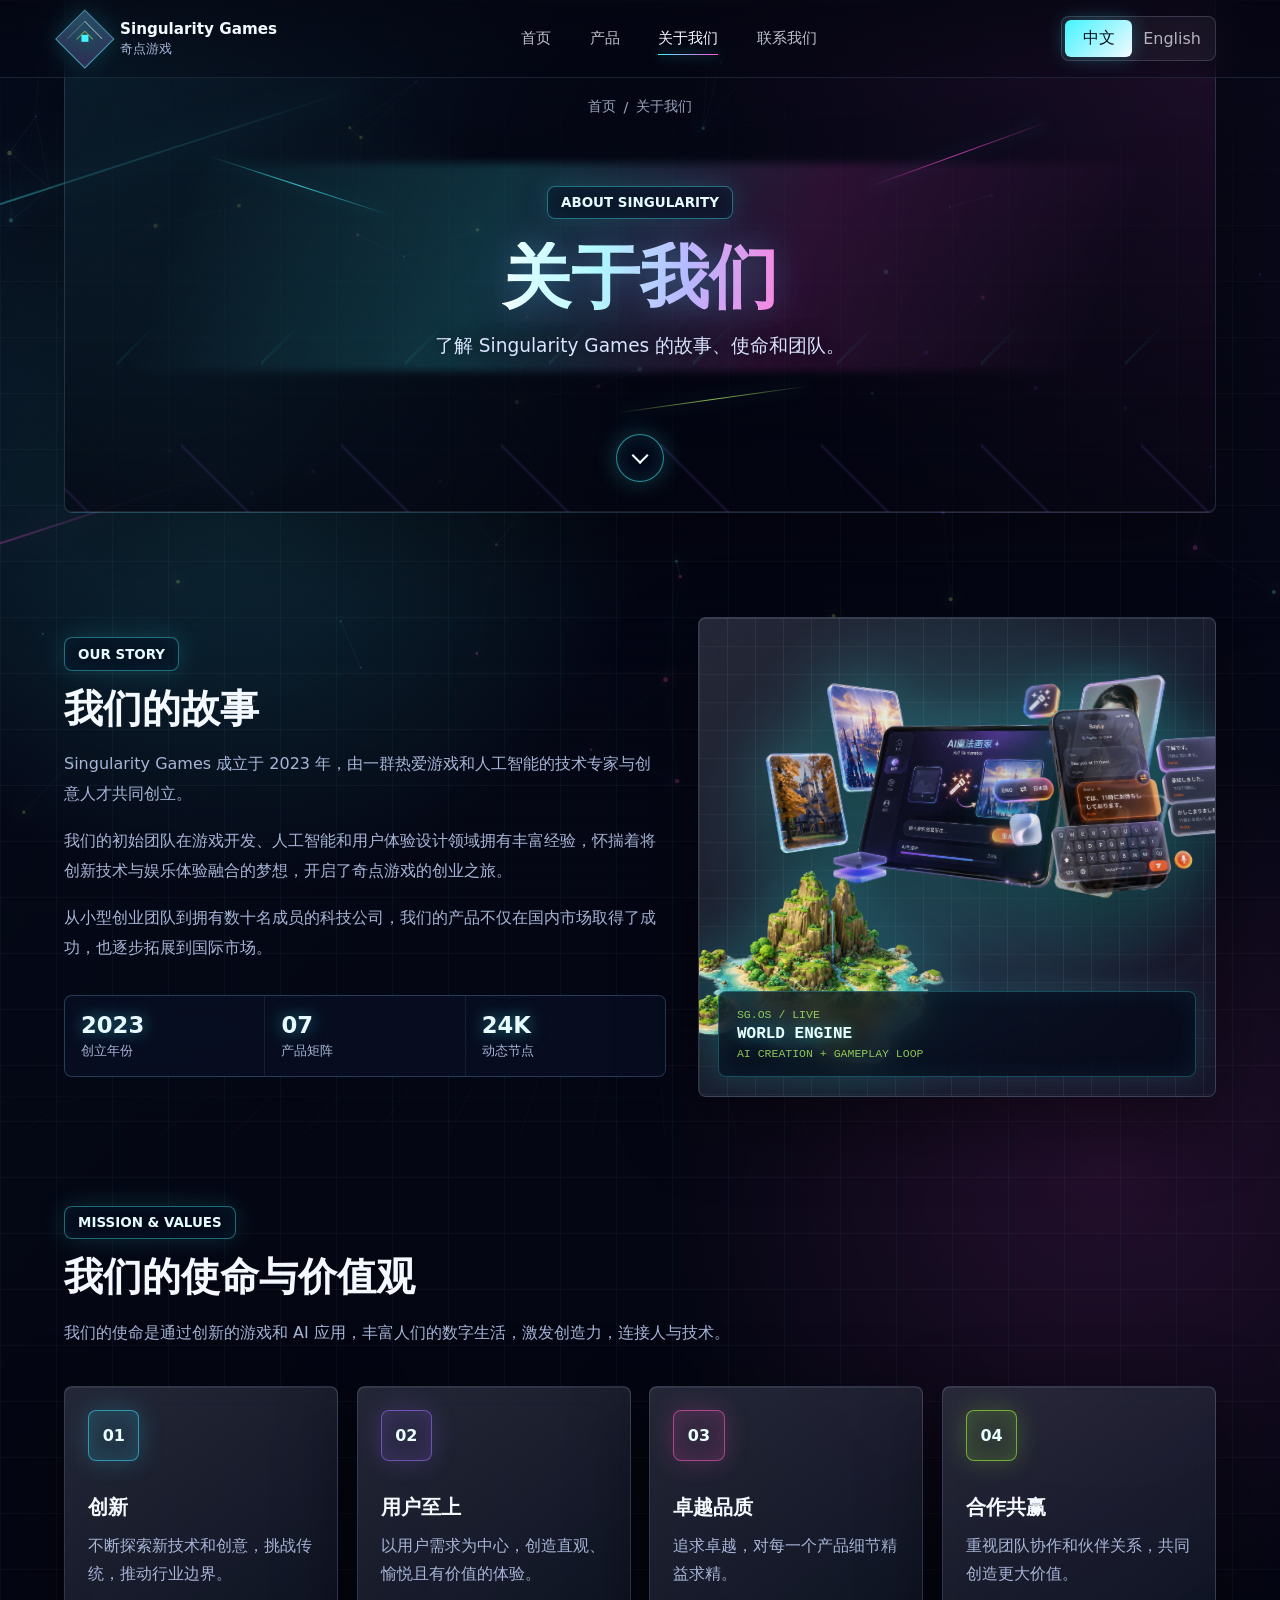
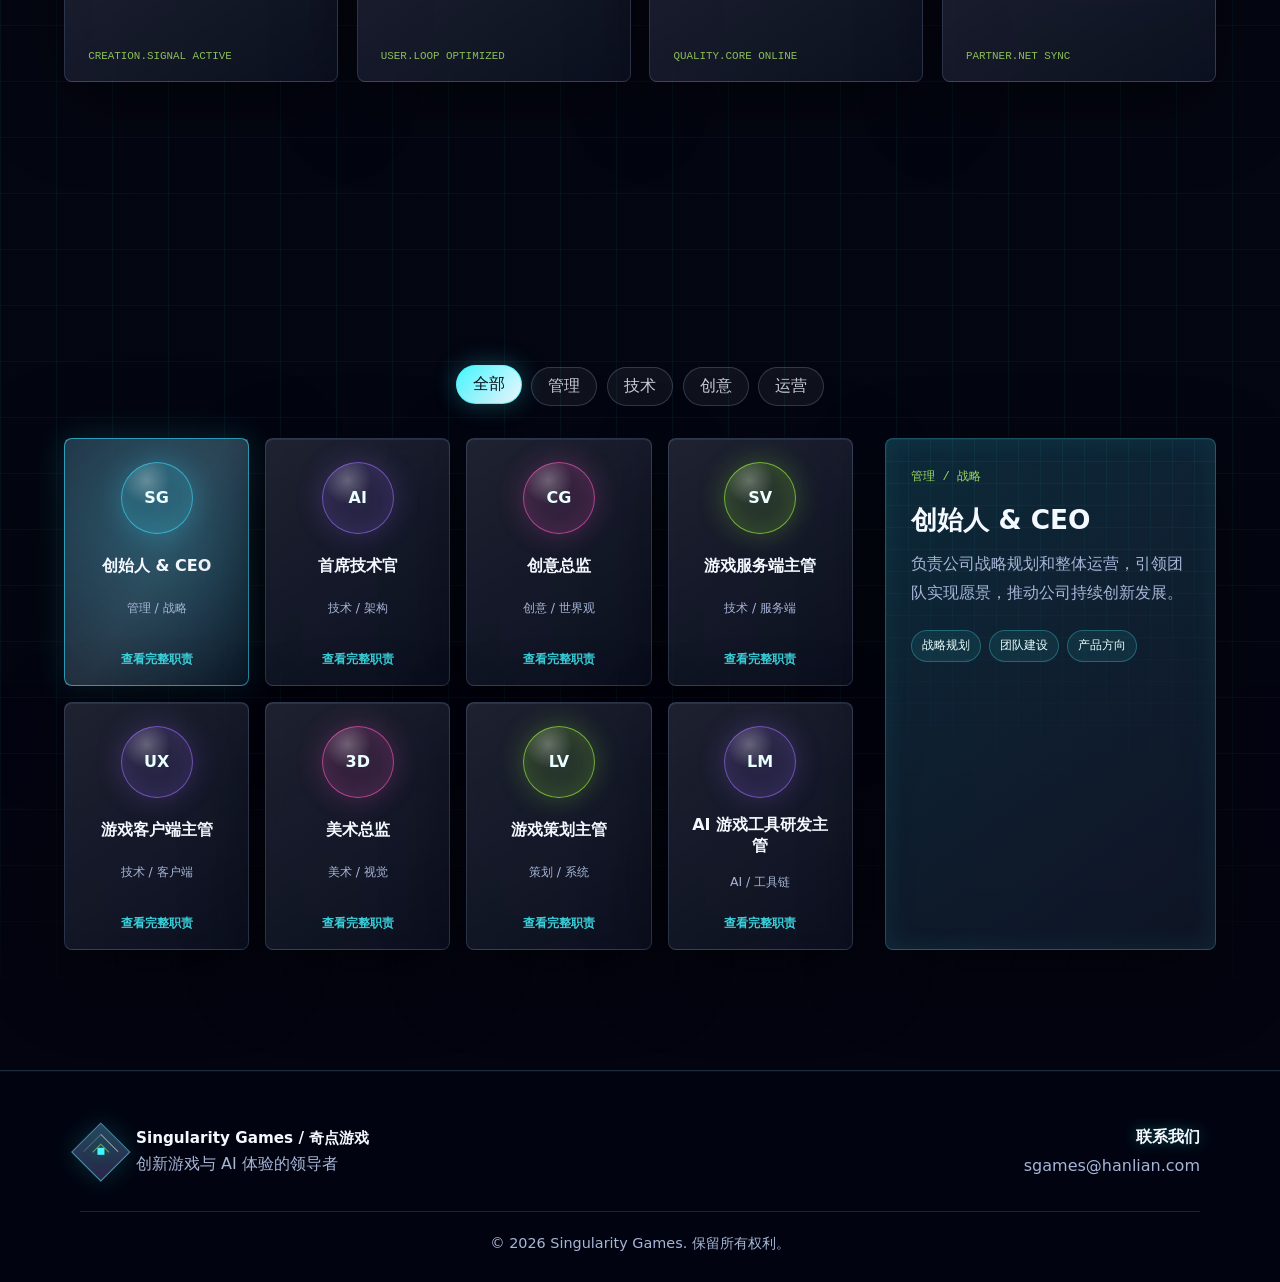
==== about.html @ 5abeb9ea "Split about page from homepage" ====
<!DOCTYPE html>
<html lang="zh-CN">
  <head>
    <meta charset="UTF-8" />
    <meta name="viewport" content="width=device-width, initial-scale=1.0" />
    <meta
      name="description"
      content="了解 Singularity Games / 奇点游戏的故事、使命、价值观与团队。"
    />
    <title>关于我们 - Singularity Games / 奇点游戏</title>
    <link rel="stylesheet" href="./styles.css" />
  </head>
  <body>
    <canvas id="particleCanvas" class="particle-canvas" aria-hidden="true"></canvas>
    <div id="burstLayer" class="burst-layer" aria-hidden="true"></div>

    <div class="stage-bg" aria-hidden="true">
      <video
        class="stage-video"
        autoplay
        muted
        loop
        playsinline
        preload="auto"
      >
        <source src="./assets/homepage-pipe-animation.mp4" type="video/mp4" />
      </video>
      <div class="video-shade"></div>
      <div class="grid-plane"></div>
      <div class="light-trails"></div>
      <div class="scan-field"></div>
    </div>

    <header class="site-header" data-reveal>
      <a class="brand" href="./index.html#home" aria-label="Singularity Games home">
        <span class="brand-mark">
          <span></span>
        </span>
        <span class="brand-copy">
          <strong>Singularity Games</strong>
          <small>奇点游戏</small>
        </span>
      </a>

      <nav class="site-nav" aria-label="主导航">
        <a href="./index.html#home" data-i18n="navHome">首页</a>
        <a href="./index.html#products" data-i18n="navProducts">产品</a>
        <a class="is-current" href="./about.html" data-i18n="navAbout">关于我们</a>
        <a href="#contact" data-i18n="navContact">联系我们</a>
      </nav>

      <div class="language-switch" aria-label="语言切换">
        <button class="is-active" type="button" data-lang="zh">中文</button>
        <button type="button" data-lang="en">English</button>
      </div>
    </header>

    <main>
      <section id="about" class="section about-section">
        <div class="about-hero-panel" data-reveal>
          <div class="about-breadcrumb" aria-label="当前位置">
            <a href="./index.html#home" data-i18n="breadcrumbHome">首页</a>
            <span>/</span>
            <span data-i18n="navAbout">关于我们</span>
          </div>
          <span class="section-kicker" data-i18n="aboutKicker">ABOUT SINGULARITY</span>
          <h2 data-i18n="aboutTitle">关于我们</h2>
          <p data-i18n="aboutLead">了解 Singularity Games 的故事、使命和团队。</p>
          <a class="about-scroll" href="#about-story" aria-label="继续阅读" data-burst>
            <span></span>
          </a>
          <div class="about-constellation" aria-hidden="true">
            <span></span>
            <span></span>
            <span></span>
          </div>
        </div>

        <div id="about-story" class="about-story-grid">
          <div class="story-copy" data-reveal>
            <span class="section-kicker" data-i18n="storyKicker">OUR STORY</span>
            <h3 data-i18n="storyTitle">我们的故事</h3>
            <p data-i18n="storyBody1">
              Singularity Games 成立于 2023 年，由一群热爱游戏和人工智能的技术专家与创意人才共同创立。
            </p>
            <p data-i18n="storyBody2">
              我们的初始团队在游戏开发、人工智能和用户体验设计领域拥有丰富经验，怀揣着将创新技术与娱乐体验融合的梦想，开启了奇点游戏的创业之旅。
            </p>
            <p data-i18n="storyBody3">
              从小型创业团队到拥有数十名成员的科技公司，我们的产品不仅在国内市场取得了成功，也逐步拓展到国际市场。
            </p>
            <div class="story-metrics" aria-label="公司发展数据">
              <div>
                <strong>2023</strong>
                <span data-i18n="storyMetric1">创立年份</span>
              </div>
              <div>
                <strong>07</strong>
                <span data-i18n="storyMetric2">产品矩阵</span>
              </div>
              <div>
                <strong>24K</strong>
                <span data-i18n="storyMetric3">动态节点</span>
              </div>
            </div>
          </div>

          <div class="story-visual reveal-card" aria-label="Singularity Games 全息产品场景">
            <div class="holo-stage">
              <img
                class="holo-product holo-product-main"
                src="./assets/products/ai-painter.png"
                alt="AI 对话画家全息产品场景"
                loading="lazy"
              />
              <img
                class="holo-product holo-product-island"
                src="./assets/products/fantasy-island.png"
                alt="奇幻岛全息产品场景"
                loading="lazy"
              />
              <img
                class="holo-product holo-product-chat"
                src="./assets/products/sayly.png"
                alt="SayLy 全息产品场景"
                loading="lazy"
              />
              <div class="holo-console">
                <span>SG.OS / LIVE</span>
                <strong>WORLD ENGINE</strong>
                <small>AI CREATION + GAMEPLAY LOOP</small>
              </div>
            </div>
          </div>
        </div>

        <div class="about-values">
          <div class="about-block-head" data-reveal>
            <span class="section-kicker" data-i18n="valuesKicker">MISSION & VALUES</span>
            <h3 data-i18n="valuesTitle">我们的使命与价值观</h3>
            <p data-i18n="valuesLead">
              我们的使命是通过创新的游戏和 AI 应用，丰富人们的数字生活，激发创造力，连接人与技术。
            </p>
          </div>

          <div class="value-grid">
            <article class="value-card reveal-card" tabindex="0" style="--accent: 190 100% 62%">
              <span class="value-index">01</span>
              <h4 data-i18n="value1Title">创新</h4>
              <p data-i18n="value1Body">不断探索新技术和创意，挑战传统，推动行业边界。</p>
              <span class="value-scan">CREATION.SIGNAL ACTIVE</span>
            </article>
            <article class="value-card reveal-card" tabindex="0" style="--accent: 260 100% 72%">
              <span class="value-index">02</span>
              <h4 data-i18n="value2Title">用户至上</h4>
              <p data-i18n="value2Body">以用户需求为中心，创造直观、愉悦且有价值的体验。</p>
              <span class="value-scan">USER.LOOP OPTIMIZED</span>
            </article>
            <article class="value-card reveal-card" tabindex="0" style="--accent: 322 100% 68%">
              <span class="value-index">03</span>
              <h4 data-i18n="value3Title">卓越品质</h4>
              <p data-i18n="value3Body">追求卓越，对每一个产品细节精益求精。</p>
              <span class="value-scan">QUALITY.CORE ONLINE</span>
            </article>
            <article class="value-card reveal-card" tabindex="0" style="--accent: 88 100% 62%">
              <span class="value-index">04</span>
              <h4 data-i18n="value4Title">合作共赢</h4>
              <p data-i18n="value4Body">重视团队协作和伙伴关系，共同创造更大价值。</p>
              <span class="value-scan">PARTNER.NET SYNC</span>
            </article>
          </div>
        </div>

        <div class="about-team">
          <div class="about-block-head" data-reveal>
            <span class="section-kicker" data-i18n="teamKicker">TEAM CONSTELLATION</span>
            <h3 data-i18n="teamTitle">我们的团队</h3>
            <p data-i18n="teamLead">
              一支充满激情和才华的团队，来自不同背景，却拥有共同目标：创造令人惊叹的数字体验。
            </p>
          </div>

          <div class="team-filter" aria-label="团队筛选">
            <button class="is-active" type="button" data-team-filter="all" data-i18n="filterAll">全部</button>
            <button type="button" data-team-filter="management" data-i18n="filterManagement">管理</button>
            <button type="button" data-team-filter="tech" data-i18n="filterTech">技术</button>
            <button type="button" data-team-filter="creative" data-i18n="filterCreative">创意</button>
            <button type="button" data-team-filter="ops" data-i18n="filterOps">运营</button>
          </div>

          <div class="team-layout">
            <div class="team-grid">
              <button class="team-card reveal-card is-selected" type="button" data-team="management" data-member="ceo">
                <span class="team-avatar">SG</span>
                <strong data-i18n="team1Name">创始人 & CEO</strong>
                <small data-i18n="team1Group">管理 / 战略</small>
                <span data-i18n="teamReadMore">查看完整职责</span>
              </button>
              <button class="team-card reveal-card" type="button" data-team="tech" data-member="cto">
                <span class="team-avatar">AI</span>
                <strong data-i18n="team2Name">首席技术官</strong>
                <small data-i18n="team2Group">技术 / 架构</small>
                <span data-i18n="teamReadMore">查看完整职责</span>
              </button>
              <button class="team-card reveal-card" type="button" data-team="creative" data-member="creative">
                <span class="team-avatar">CG</span>
                <strong data-i18n="team3Name">创意总监</strong>
                <small data-i18n="team3Group">创意 / 世界观</small>
                <span data-i18n="teamReadMore">查看完整职责</span>
              </button>
              <button class="team-card reveal-card" type="button" data-team="tech" data-member="server">
                <span class="team-avatar">SV</span>
                <strong data-i18n="team4Name">游戏服务端主管</strong>
                <small data-i18n="team4Group">技术 / 服务端</small>
                <span data-i18n="teamReadMore">查看完整职责</span>
              </button>
              <button class="team-card reveal-card" type="button" data-team="tech" data-member="client">
                <span class="team-avatar">UX</span>
                <strong data-i18n="team5Name">游戏客户端主管</strong>
                <small data-i18n="team5Group">技术 / 客户端</small>
                <span data-i18n="teamReadMore">查看完整职责</span>
              </button>
              <button class="team-card reveal-card" type="button" data-team="creative" data-member="art">
                <span class="team-avatar">3D</span>
                <strong data-i18n="team6Name">美术总监</strong>
                <small data-i18n="team6Group">美术 / 视觉</small>
                <span data-i18n="teamReadMore">查看完整职责</span>
              </button>
              <button class="team-card reveal-card" type="button" data-team="creative" data-member="design">
                <span class="team-avatar">LV</span>
                <strong data-i18n="team7Name">游戏策划主管</strong>
                <small data-i18n="team7Group">策划 / 系统</small>
                <span data-i18n="teamReadMore">查看完整职责</span>
              </button>
              <button class="team-card reveal-card" type="button" data-team="ops" data-member="tools">
                <span class="team-avatar">LM</span>
                <strong data-i18n="team8Name">AI 游戏工具研发主管</strong>
                <small data-i18n="team8Group">AI / 工具链</small>
                <span data-i18n="teamReadMore">查看完整职责</span>
              </button>
            </div>

            <aside class="team-detail reveal-card" aria-live="polite">
              <span id="teamDetailGroup">管理 / 战略</span>
              <h4 id="teamDetailName">创始人 & CEO</h4>
              <p id="teamDetailBio">负责公司战略规划和整体运营，引领团队实现愿景，推动公司持续创新发展。</p>
              <div class="team-detail-tags" id="teamDetailTags">
                <span>战略规划</span>
                <span>团队建设</span>
                <span>产品方向</span>
              </div>
            </aside>
          </div>
        </div>
      </section>

    </main>

    <footer id="contact" class="site-footer">
      <div class="footer-scan" aria-hidden="true"></div>
      <div class="footer-inner">
        <div class="footer-brand">
          <span class="brand-mark">
            <span></span>
          </span>
          <div>
            <strong>Singularity Games / 奇点游戏</strong>
            <p data-i18n="footerTagline">创新游戏与 AI 体验的领导者</p>
          </div>
        </div>
        <div class="footer-contact">
          <strong data-i18n="footerContact">联系我们</strong>
          <a href="mailto:sgames@hanlian.com">sgames@hanlian.com</a>
        </div>
      </div>
      <p class="copyright">© 2026 Singularity Games. 保留所有权利。</p>
    </footer>

    <script src="./app.js"></script>
  </body>
</html>
---- styles.css ----
:root {
  color-scheme: dark;
  --bg: #040510;
  --panel: rgba(10, 16, 38, 0.58);
  --panel-strong: rgba(15, 21, 46, 0.78);
  --text: #f4f8ff;
  --muted: #a7b5d7;
  --cyan: #42f5ff;
  --violet: #9c6dff;
  --magenta: #ff4fd8;
  --lime: #b8ff6a;
  --amber: #ffc857;
  --line: rgba(147, 197, 253, 0.2);
  --shadow: 0 24px 80px rgba(0, 0, 0, 0.48);
}

* {
  box-sizing: border-box;
}

html {
  scroll-behavior: smooth;
  background: var(--bg);
}

body {
  margin: 0;
  min-height: 100vh;
  overflow-x: hidden;
  color: var(--text);
  background:
    linear-gradient(125deg, rgba(66, 245, 255, 0.08), transparent 34%),
    linear-gradient(235deg, rgba(255, 79, 216, 0.07), transparent 38%),
    #040510;
  font-family: Inter, ui-sans-serif, system-ui, -apple-system, BlinkMacSystemFont, "Segoe UI",
    "PingFang SC", "Microsoft YaHei", sans-serif;
  letter-spacing: 0;
}

a {
  color: inherit;
  text-decoration: none;
}

button,
a {
  -webkit-tap-highlight-color: transparent;
}

button {
  font: inherit;
}

.particle-canvas,
.burst-layer,
.stage-bg {
  position: fixed;
  inset: 0;
  pointer-events: none;
}

.particle-canvas {
  z-index: 2;
  opacity: 0.78;
  mix-blend-mode: screen;
}

.burst-layer {
  z-index: 30;
  overflow: hidden;
}

.stage-bg {
  z-index: 0;
  background: #040510;
}

.stage-bg::before {
  content: "";
  position: absolute;
  inset: 0;
  z-index: 1;
  background:
    linear-gradient(120deg, rgba(66, 245, 255, 0.08), transparent 38%),
    linear-gradient(245deg, rgba(255, 79, 216, 0.08), transparent 44%),
    linear-gradient(180deg, transparent, rgba(4, 5, 16, 0.12));
  mix-blend-mode: screen;
}

.stage-video {
  position: absolute;
  inset: 0;
  width: 100%;
  height: 100%;
  object-fit: cover;
  object-position: center center;
  opacity: 0.96;
  filter: saturate(1.42) contrast(1.32) brightness(1.08);
  transform: scale(1.12);
  transform-origin: center center;
}

.video-shade {
  position: absolute;
  inset: 0;
  z-index: 2;
  background:
    linear-gradient(180deg, rgba(4, 5, 16, 0.02), rgba(4, 5, 16, 0.26) 72%, rgba(4, 5, 16, 0.52) 100%),
    linear-gradient(115deg, rgba(72, 96, 255, 0.04), transparent 50%),
    linear-gradient(90deg, rgba(3, 5, 18, 0.56), rgba(3, 5, 18, 0.08) 32%, rgba(3, 5, 18, 0.26) 100%);
}

.grid-plane {
  position: absolute;
  z-index: 3;
  inset: auto -10vw -26vh -10vw;
  height: 58vh;
  transform: perspective(700px) rotateX(62deg);
  transform-origin: center bottom;
  background-image:
    linear-gradient(rgba(66, 245, 255, 0.22) 1px, transparent 1px),
    linear-gradient(90deg, rgba(156, 109, 255, 0.18) 1px, transparent 1px);
  background-size: 72px 72px;
  mask-image: linear-gradient(to top, rgba(0, 0, 0, 0.8), transparent 86%);
  animation: gridDrift 9s linear infinite;
}

.light-trails {
  position: absolute;
  inset: 0;
  z-index: 4;
  overflow: hidden;
}

.light-trails::before,
.light-trails::after {
  content: "";
  position: absolute;
  width: 46rem;
  height: 2px;
  left: -22rem;
  top: 22%;
  background: linear-gradient(90deg, transparent, rgba(66, 245, 255, 0.95), transparent);
  box-shadow: 0 0 28px rgba(66, 245, 255, 0.8);
  transform: rotate(-18deg);
  animation: trailRun 7s cubic-bezier(0.4, 0, 0.2, 1) infinite;
}

.light-trails::after {
  top: 62%;
  width: 38rem;
  background: linear-gradient(90deg, transparent, rgba(255, 79, 216, 0.9), transparent);
  box-shadow: 0 0 28px rgba(255, 79, 216, 0.7);
  animation-delay: -3.2s;
}

.scan-field {
  position: absolute;
  inset: 0;
  z-index: 5;
  background:
    repeating-linear-gradient(
      180deg,
      rgba(255, 255, 255, 0.03) 0,
      rgba(255, 255, 255, 0.03) 1px,
      transparent 1px,
      transparent 5px
    );
  opacity: 0.16;
  mix-blend-mode: screen;
}

.site-header {
  position: fixed;
  top: 0;
  left: 0;
  right: 0;
  z-index: 20;
  display: grid;
  grid-template-columns: auto 1fr auto;
  align-items: center;
  gap: 2rem;
  padding: 1rem 5vw;
  border-bottom: 1px solid rgba(159, 203, 255, 0.14);
  background: linear-gradient(180deg, rgba(4, 5, 16, 0.72), rgba(4, 5, 16, 0.28));
  backdrop-filter: blur(18px);
}

.brand,
.footer-brand {
  display: flex;
  align-items: center;
  gap: 0.9rem;
  min-width: 0;
}

.brand-mark {
  position: relative;
  display: inline-grid;
  place-items: center;
  width: 2.6rem;
  height: 2.6rem;
  flex: 0 0 auto;
  border: 1px solid rgba(102, 226, 255, 0.55);
  background:
    linear-gradient(135deg, rgba(66, 245, 255, 0.22), rgba(156, 109, 255, 0.12)),
    rgba(255, 255, 255, 0.05);
  box-shadow: 0 0 24px rgba(66, 245, 255, 0.18), inset 0 0 22px rgba(156, 109, 255, 0.18);
  transform: rotate(45deg);
}

.brand-mark::before,
.brand-mark::after {
  content: "";
  position: absolute;
  inset: 0.45rem;
  border-top: 1px solid rgba(255, 255, 255, 0.58);
  border-left: 1px solid rgba(255, 255, 255, 0.22);
}

.brand-mark::after {
  inset: 0.85rem;
  border-color: rgba(184, 255, 106, 0.5);
  animation: logoPulse 2.8s ease-in-out infinite;
}

.brand-mark span {
  width: 0.42rem;
  height: 0.42rem;
  background: var(--cyan);
  box-shadow: 0 0 20px var(--cyan);
  transform: rotate(-45deg);
}

.brand-copy {
  display: grid;
  gap: 0.12rem;
}

.brand-copy strong,
.footer-brand strong {
  font-size: 0.95rem;
  white-space: nowrap;
}

.brand-copy small,
.footer-brand p,
.footer-contact a,
.copyright {
  color: var(--muted);
}

.site-nav {
  display: flex;
  align-items: center;
  justify-content: center;
  gap: 0.4rem;
}

.site-nav a {
  position: relative;
  padding: 0.75rem 1rem;
  color: rgba(244, 248, 255, 0.78);
  font-size: 0.94rem;
}

.site-nav a::after {
  content: "";
  position: absolute;
  left: 1rem;
  right: 1rem;
  bottom: 0.35rem;
  height: 1px;
  background: linear-gradient(90deg, var(--cyan), var(--magenta));
  transform: scaleX(0);
  transform-origin: left;
  transition: transform 180ms ease;
  box-shadow: 0 0 12px rgba(66, 245, 255, 0.85);
}

.site-nav a:hover::after,
.site-nav a.is-current::after {
  transform: scaleX(1);
}

.site-nav a.is-current {
  color: #f4f8ff;
}

.language-switch {
  display: inline-flex;
  border: 1px solid rgba(167, 181, 215, 0.22);
  background: rgba(255, 255, 255, 0.05);
  padding: 0.2rem;
  border-radius: 8px;
}

.language-switch button {
  min-width: 4.2rem;
  border: 0;
  border-radius: 6px;
  color: rgba(244, 248, 255, 0.7);
  background: transparent;
  padding: 0.5rem 0.68rem;
  cursor: pointer;
}

.language-switch button.is-active {
  color: #06111c;
  background: linear-gradient(135deg, var(--cyan), #f4f8ff);
  box-shadow: 0 0 20px rgba(66, 245, 255, 0.28);
}

main,
.site-footer {
  position: relative;
  z-index: 5;
}

.hero-section {
  position: relative;
  min-height: 100vh;
  display: grid;
  align-items: center;
  justify-items: start;
  --hero-lift: clamp(2rem, 5.2vh, 3.25rem);
  padding: 8rem 5vw 5rem;
  overflow: hidden;
}

.hero-copy {
  position: relative;
  z-index: 3;
  width: min(45rem, 100%);
  margin-left: min(3vw, 2.6rem);
  text-align: left;
  transform: translateY(calc(-1 * var(--hero-lift)));
}

.eyebrow,
.section-kicker {
  display: inline-flex;
  align-items: center;
  min-height: 2.1rem;
  padding: 0.45rem 0.82rem;
  color: #e5fcff;
  font-size: 0.84rem;
  font-weight: 700;
  border: 1px solid rgba(66, 245, 255, 0.42);
  background: rgba(4, 12, 30, 0.55);
  box-shadow: 0 0 26px rgba(66, 245, 255, 0.16), inset 0 0 22px rgba(66, 245, 255, 0.08);
  backdrop-filter: blur(14px);
  border-radius: 8px;
}

.glitch-title {
  position: relative;
  display: grid;
  gap: 0.06em;
  margin: 0 0 1.2rem;
  max-width: 45rem;
  padding-left: 1.05rem;
  font-size: clamp(3rem, 5.1vw, 5rem);
  line-height: 0.96;
  font-weight: 850;
  text-align: left;
  letter-spacing: 0;
  text-shadow: 0 0 16px rgba(66, 245, 255, 0.28), 0 0 38px rgba(156, 109, 255, 0.22);
}

.glitch-title::before {
  content: "";
  position: absolute;
  left: 0;
  top: 0.1em;
  width: 4px;
  height: calc(100% - 0.16em);
  pointer-events: none;
  background: linear-gradient(180deg, var(--cyan), var(--magenta));
  box-shadow: 0 0 18px rgba(66, 245, 255, 0.72), 0 0 32px rgba(255, 79, 216, 0.3);
  transform: none;
  opacity: 1;
  mask-image: none;
}

.glitch-title::after {
  content: "";
  position: absolute;
  left: 1.05rem;
  bottom: -0.2rem;
  width: min(28rem, 70vw);
  height: 2px;
  pointer-events: none;
  background: linear-gradient(90deg, var(--cyan), var(--violet), transparent);
  transform: none;
  filter: blur(0.2px);
  opacity: 0.8;
  animation: titleBeam 3.4s ease-in-out infinite;
}

.glitch-line {
  position: relative;
  display: block;
  width: max-content;
  max-width: 100%;
  margin: 0;
  padding: 0 0.04em 0.04em 0;
  white-space: nowrap;
  background:
    linear-gradient(100deg, #ffffff 0%, #d9fbff 32%, #91ecff 57%, #d6c1ff 100%);
  -webkit-background-clip: text;
  color: transparent;
  filter: drop-shadow(0 0 12px rgba(66, 245, 255, 0.22));
}

.glitch-line.accent {
  font-size: 0.78em;
  background: linear-gradient(100deg, #f7fbff 0%, #95f3ff 34%, #bca4ff 62%, #ff6fdb 100%);
  -webkit-background-clip: text;
}

.glitch-line::before,
.glitch-line::after {
  content: attr(data-text);
  position: absolute;
  inset: 0;
  pointer-events: none;
  color: transparent;
  -webkit-text-stroke: 0 currentColor;
  mix-blend-mode: screen;
}

.glitch-line::before {
  color: var(--cyan);
  opacity: 0.34;
  transform: translate(0.025em, 0);
  clip-path: inset(0 0 64% 0);
  animation: titleSliceA 4.2s infinite steps(1);
}

.glitch-line::after {
  color: var(--magenta);
  opacity: 0.3;
  transform: translate(-0.022em, 0.014em);
  clip-path: inset(68% 0 8% 0);
  animation: titleSliceB 5s infinite steps(1);
}

.hero-copy p {
  margin: 0;
  max-width: 42rem;
  color: #d8e4ff;
  font-size: 1.08rem;
  line-height: 1.8;
  text-shadow: 0 0 18px rgba(5, 8, 22, 0.92), 0 0 22px rgba(66, 245, 255, 0.16);
}

.hero-actions {
  display: flex;
  justify-content: flex-start;
  flex-wrap: wrap;
  gap: 1rem;
  margin-top: 1.7rem;
}

.neon-button,
.product-copy a {
  position: relative;
  isolation: isolate;
  display: inline-flex;
  align-items: center;
  justify-content: center;
  min-height: 3.3rem;
  min-width: 10.6rem;
  padding: 0.9rem 1.25rem;
  border-radius: 8px;
  font-weight: 800;
  overflow: hidden;
  border: 1px solid rgba(255, 255, 255, 0.16);
  transition: transform 190ms ease, border-color 190ms ease, box-shadow 190ms ease;
}

.neon-button::before,
.product-copy a::before {
  content: "";
  position: absolute;
  inset: -2px;
  z-index: -1;
  background: linear-gradient(110deg, var(--cyan), var(--violet), var(--magenta), var(--amber));
  background-size: 240% 100%;
  animation: gradientFlow 3.6s linear infinite;
}

.neon-button::after,
.product-copy a::after {
  content: "";
  position: absolute;
  inset: 1px;
  z-index: -1;
  border-radius: 6px;
  background: rgba(4, 8, 24, 0.84);
}

.neon-button.primary::after {
  background: linear-gradient(135deg, rgba(29, 244, 255, 0.92), rgba(166, 91, 255, 0.88));
}

.neon-button.primary {
  color: #04101b;
  box-shadow: 0 0 34px rgba(66, 245, 255, 0.28), 0 0 54px rgba(156, 109, 255, 0.18);
}

.neon-button.secondary,
.product-copy a {
  color: #f4f8ff;
}

.neon-button:hover,
.product-copy a:hover {
  transform: translateY(-4px);
  border-color: rgba(66, 245, 255, 0.7);
  box-shadow: 0 0 30px rgba(66, 245, 255, 0.26), 0 18px 60px rgba(0, 0, 0, 0.35);
}

.signal-row {
  display: grid;
  grid-template-columns: repeat(3, 1fr);
  gap: 1px;
  width: min(42rem, 100%);
  margin: 2.15rem 0 0;
  border: 1px solid rgba(123, 191, 255, 0.18);
  background: rgba(123, 191, 255, 0.14);
  box-shadow: 0 0 38px rgba(66, 245, 255, 0.08);
  backdrop-filter: blur(18px);
  border-radius: 8px;
  overflow: hidden;
}

.signal-row div {
  display: grid;
  gap: 0.25rem;
  padding: 1rem;
  min-height: 5.4rem;
  background: rgba(4, 8, 24, 0.72);
}

.signal-row strong {
  font-size: 1.56rem;
  color: #e7fbff;
  text-shadow: 0 0 18px rgba(66, 245, 255, 0.5);
}

.signal-row span {
  color: var(--muted);
  font-size: 0.84rem;
}

.floating-field {
  position: absolute;
  inset: 0;
  perspective: 900px;
  transform-style: preserve-3d;
}

.float-shape {
  position: absolute;
  transform-style: preserve-3d;
  filter: drop-shadow(0 0 24px rgba(66, 245, 255, 0.28));
  opacity: 0.86;
}

.float-cube {
  width: 5.8rem;
  height: 5.8rem;
  left: 12%;
  top: 26%;
  border: 1px solid rgba(66, 245, 255, 0.58);
  background: linear-gradient(135deg, rgba(66, 245, 255, 0.18), rgba(255, 255, 255, 0.04));
  box-shadow: inset 0 0 24px rgba(66, 245, 255, 0.18);
  animation: floatSpin 9s ease-in-out infinite;
}

.float-cube::before,
.float-cube::after {
  content: "";
  position: absolute;
  inset: 0.65rem;
  border: 1px solid rgba(255, 255, 255, 0.26);
  transform: translateZ(2.1rem) rotate(45deg);
}

.float-cube::after {
  inset: 1.35rem;
  border-color: rgba(184, 255, 106, 0.42);
  transform: translateZ(-1.4rem) rotate(18deg);
}

.float-prism {
  width: 7rem;
  height: 7rem;
  right: 13%;
  top: 21%;
  clip-path: polygon(50% 0, 100% 78%, 7% 100%);
  background: linear-gradient(160deg, rgba(156, 109, 255, 0.34), rgba(66, 245, 255, 0.06));
  border: 1px solid rgba(201, 177, 255, 0.42);
  animation: hoverDrift 8s ease-in-out infinite;
}

.float-ring {
  width: 8.4rem;
  height: 8.4rem;
  left: 16%;
  bottom: 18%;
  border: 2px solid rgba(255, 79, 216, 0.58);
  border-radius: 50%;
  box-shadow: inset 0 0 28px rgba(255, 79, 216, 0.2), 0 0 28px rgba(255, 79, 216, 0.24);
  animation: ringRoll 10s ease-in-out infinite;
}

.float-ring::before {
  content: "";
  position: absolute;
  inset: 1.3rem;
  border: 1px dashed rgba(66, 245, 255, 0.5);
  border-radius: inherit;
}

.float-chip {
  width: 9.6rem;
  height: 4.8rem;
  right: 11%;
  bottom: 20%;
  border: 1px solid rgba(184, 255, 106, 0.48);
  background:
    linear-gradient(90deg, rgba(184, 255, 106, 0.12) 1px, transparent 1px),
    linear-gradient(rgba(184, 255, 106, 0.12) 1px, transparent 1px),
    rgba(4, 12, 30, 0.42);
  background-size: 18px 18px;
  animation: chipHover 7.5s ease-in-out infinite;
}

.float-core {
  width: 1.4rem;
  height: 1.4rem;
  left: 50%;
  top: 24%;
  background: #fff;
  box-shadow: 0 0 18px #fff, 0 0 48px var(--cyan), 0 0 80px var(--violet);
  transform: translateX(-50%) rotate(45deg);
  animation: coreBlink 2.4s ease-in-out infinite;
}

.section {
  position: relative;
  padding: 7rem 5vw;
  border-top: 1px solid rgba(147, 197, 253, 0.11);
}

.product-section {
  background:
    linear-gradient(180deg, rgba(4, 5, 16, 0.2), rgba(5, 10, 28, 0.74)),
    linear-gradient(125deg, rgba(66, 245, 255, 0.09), transparent 42%);
}

.advantage-section {
  background:
    linear-gradient(180deg, rgba(7, 12, 29, 0.7), rgba(4, 5, 16, 0.74)),
    linear-gradient(245deg, rgba(184, 255, 106, 0.07), transparent 40%);
}

.about-section {
  isolation: isolate;
  overflow: hidden;
  padding: 0 5vw 7.5rem;
  background:
    radial-gradient(circle at 18% 18%, rgba(66, 245, 255, 0.16), transparent 26rem),
    radial-gradient(circle at 86% 44%, rgba(255, 79, 216, 0.12), transparent 28rem),
    linear-gradient(180deg, rgba(5, 9, 26, 0.58), rgba(4, 5, 16, 0.84));
}

.about-section::before {
  content: "";
  position: absolute;
  inset: 0;
  z-index: -1;
  pointer-events: none;
  background-image:
    linear-gradient(90deg, rgba(66, 245, 255, 0.05) 1px, transparent 1px),
    linear-gradient(rgba(255, 255, 255, 0.035) 1px, transparent 1px);
  background-size: 56px 56px;
  mask-image: linear-gradient(180deg, transparent 0, #000 13%, #000 88%, transparent 100%);
}

.about-hero-panel {
  position: relative;
  isolation: isolate;
  width: min(80rem, 100%);
  min-height: 32rem;
  margin: 0 auto 6.5rem;
  display: grid;
  place-items: center;
  align-content: center;
  gap: 1rem;
  overflow: hidden;
  padding: 7.8rem 2rem 5.6rem;
  border: 1px solid rgba(147, 197, 253, 0.18);
  border-top: 0;
  border-radius: 0 0 8px 8px;
  background:
    linear-gradient(180deg, rgba(4, 5, 16, 0.18), rgba(4, 5, 16, 0.78)),
    linear-gradient(120deg, rgba(66, 245, 255, 0.12), transparent 36%),
    linear-gradient(250deg, rgba(255, 79, 216, 0.12), transparent 42%);
  box-shadow:
    0 32px 110px rgba(0, 0, 0, 0.4),
    inset 0 -1px 0 rgba(255, 255, 255, 0.09);
  text-align: center;
}

.about-hero-panel::before,
.about-hero-panel::after {
  content: "";
  position: absolute;
  pointer-events: none;
}

.about-hero-panel::before {
  inset: auto -8% 0;
  z-index: -2;
  height: 12rem;
  background:
    linear-gradient(135deg, transparent 12%, rgba(66, 245, 255, 0.18) 13%, transparent 14%) 0 0 / 9rem 100%,
    linear-gradient(45deg, transparent 18%, rgba(156, 109, 255, 0.2) 19%, transparent 20%) 3rem 0 / 10rem 100%;
  opacity: 0.68;
  filter: blur(0.2px);
  mask-image: linear-gradient(180deg, transparent, #000 28%);
}

.about-hero-panel::after {
  left: 50%;
  top: 52%;
  z-index: -1;
  width: min(60rem, 90vw);
  height: 13rem;
  background: linear-gradient(90deg, transparent, rgba(66, 245, 255, 0.18), rgba(255, 79, 216, 0.15), transparent);
  transform: translate(-50%, -50%) skewX(-18deg);
  filter: blur(4px);
}

.about-breadcrumb {
  position: absolute;
  top: 6rem;
  left: 50%;
  display: inline-flex;
  align-items: center;
  gap: 0.45rem;
  color: rgba(216, 228, 255, 0.72);
  font-size: 0.9rem;
  transform: translateX(-50%);
}

.about-breadcrumb a:hover {
  color: var(--cyan);
}

.about-hero-panel h2 {
  margin: 0.4rem 0 0;
  font-size: 4.3rem;
  line-height: 1.04;
  background: linear-gradient(96deg, #ffffff 0%, #bafaff 34%, #c7b2ff 66%, #ff83df 100%);
  -webkit-background-clip: text;
  color: transparent;
  text-shadow: 0 0 30px rgba(66, 245, 255, 0.22);
  filter: drop-shadow(0 0 20px rgba(156, 109, 255, 0.22));
}

.about-hero-panel p {
  max-width: 42rem;
  margin: 0;
  color: #d9e4ff;
  font-size: 1.16rem;
  line-height: 1.8;
  text-shadow: 0 0 18px rgba(4, 5, 16, 0.86);
}

.about-scroll {
  position: absolute;
  left: 50%;
  bottom: 1.9rem;
  display: grid;
  place-items: center;
  width: 3rem;
  height: 3rem;
  border: 1px solid rgba(66, 245, 255, 0.58);
  border-radius: 50%;
  background: rgba(4, 12, 30, 0.62);
  box-shadow: 0 0 24px rgba(66, 245, 255, 0.24), inset 0 0 18px rgba(66, 245, 255, 0.12);
  transform: translateX(-50%);
}

.about-scroll span {
  width: 0.76rem;
  height: 0.76rem;
  border-right: 2px solid #eaffff;
  border-bottom: 2px solid #eaffff;
  transform: translateY(-0.16rem) rotate(45deg);
  animation: aboutArrow 1.5s ease-in-out infinite;
}

.about-constellation {
  position: absolute;
  inset: 0;
  z-index: -1;
  pointer-events: none;
}

.about-constellation span {
  position: absolute;
  width: 12rem;
  height: 1px;
  background: linear-gradient(90deg, transparent, rgba(66, 245, 255, 0.72), transparent);
  box-shadow: 0 0 18px rgba(66, 245, 255, 0.4);
  animation: aboutConstellation 5.8s ease-in-out infinite;
}

.about-constellation span:nth-child(1) {
  left: 12%;
  top: 36%;
  transform: rotate(18deg);
}

.about-constellation span:nth-child(2) {
  right: 14%;
  top: 30%;
  background: linear-gradient(90deg, transparent, rgba(255, 79, 216, 0.72), transparent);
  animation-delay: -1.7s;
  transform: rotate(-20deg);
}

.about-constellation span:nth-child(3) {
  left: 48%;
  bottom: 22%;
  background: linear-gradient(90deg, transparent, rgba(184, 255, 106, 0.72), transparent);
  animation-delay: -3s;
  transform: rotate(-8deg);
}

.about-story-grid,
.team-layout {
  width: min(75rem, 100%);
  margin: 0 auto;
  display: grid;
  grid-template-columns: minmax(0, 1fr) minmax(22rem, 0.86fr);
  gap: 2rem;
  align-items: center;
}

.story-copy h3,
.about-block-head h3 {
  margin: 1rem 0 0;
  font-size: 2.45rem;
  line-height: 1.14;
}

.story-copy p,
.about-block-head p {
  margin: 1.1rem 0 0;
  color: var(--muted);
  line-height: 1.86;
}

.story-metrics {
  display: grid;
  grid-template-columns: repeat(3, minmax(0, 1fr));
  gap: 1px;
  margin-top: 2rem;
  overflow: hidden;
  border: 1px solid rgba(123, 191, 255, 0.18);
  border-radius: 8px;
  background: rgba(123, 191, 255, 0.14);
  backdrop-filter: blur(16px);
}

.story-metrics div {
  display: grid;
  gap: 0.25rem;
  padding: 1rem;
  background: rgba(4, 8, 24, 0.72);
}

.story-metrics strong {
  color: #e7fbff;
  font-size: 1.42rem;
  text-shadow: 0 0 16px rgba(66, 245, 255, 0.5);
}

.story-metrics span {
  color: var(--muted);
  font-size: 0.84rem;
}

.story-visual {
  position: relative;
  min-height: 30rem;
  overflow: hidden;
  border: 1px solid rgba(184, 210, 255, 0.18);
  border-radius: 8px;
  background:
    linear-gradient(135deg, rgba(255, 255, 255, 0.12), rgba(255, 255, 255, 0.03)),
    rgba(8, 14, 34, 0.58);
  box-shadow: var(--shadow), inset 0 1px 0 rgba(255, 255, 255, 0.08);
  backdrop-filter: blur(18px);
}

.story-visual::before {
  content: "";
  position: absolute;
  inset: 0;
  background:
    radial-gradient(circle at 50% 44%, rgba(66, 245, 255, 0.2), transparent 16rem),
    linear-gradient(90deg, rgba(255, 255, 255, 0.06) 1px, transparent 1px),
    linear-gradient(rgba(255, 255, 255, 0.04) 1px, transparent 1px);
  background-size: auto, 28px 28px, 28px 28px;
}

.holo-stage {
  position: absolute;
  inset: 0;
  perspective: 1000px;
}

.holo-product {
  position: absolute;
  max-width: none;
  height: auto;
  object-fit: contain;
  filter:
    drop-shadow(0 22px 28px rgba(0, 0, 0, 0.46))
    drop-shadow(0 0 28px rgba(66, 245, 255, 0.34));
  pointer-events: none;
  user-select: none;
  animation: holoFloat 5.8s ease-in-out infinite;
}

.holo-product-main {
  left: 6%;
  top: 10%;
  width: 88%;
  opacity: 0.9;
  transform: rotateY(-12deg) rotateX(4deg);
}

.holo-product-island {
  left: -6%;
  bottom: 4%;
  width: 56%;
  animation-delay: -1.8s;
}

.holo-product-chat {
  right: -15%;
  top: 18%;
  width: 66%;
  opacity: 0.88;
  animation-delay: -3.2s;
}

.holo-console {
  position: absolute;
  left: 1.2rem;
  right: 1.2rem;
  bottom: 1.2rem;
  z-index: 3;
  display: grid;
  gap: 0.25rem;
  padding: 1rem 1.1rem;
  border: 1px solid rgba(66, 245, 255, 0.28);
  border-radius: 8px;
  background: rgba(4, 8, 24, 0.74);
  box-shadow: 0 0 28px rgba(66, 245, 255, 0.12), inset 0 0 24px rgba(66, 245, 255, 0.08);
  overflow: hidden;
  backdrop-filter: blur(14px);
  font-family: ui-monospace, SFMono-Regular, Menlo, Consolas, monospace;
}

.holo-console::before {
  content: "";
  position: absolute;
  left: -35%;
  top: 0;
  width: 32%;
  height: 100%;
  background: linear-gradient(90deg, transparent, rgba(66, 245, 255, 0.22), transparent);
  animation: consoleScan 3.4s linear infinite;
}

.holo-console span,
.holo-console small {
  color: rgba(184, 255, 106, 0.74);
  font-size: 0.72rem;
}

.holo-console strong {
  color: #eaffff;
  font-size: 1rem;
  text-shadow: 0 0 14px rgba(66, 245, 255, 0.42);
}

.about-values,
.about-team {
  width: min(75rem, 100%);
  margin: 6.8rem auto 0;
}

.about-block-head {
  width: min(58rem, 100%);
  margin-bottom: 2.4rem;
}

.value-grid {
  display: grid;
  grid-template-columns: repeat(4, minmax(0, 1fr));
  gap: 1.15rem;
  perspective: 1200px;
}

.value-card {
  --rx: 0deg;
  --ry: 0deg;
  position: relative;
  min-height: 18.5rem;
  overflow: hidden;
  padding: 1.45rem;
  border: 1px solid rgba(184, 210, 255, 0.18);
  border-radius: 8px;
  background:
    linear-gradient(145deg, rgba(255, 255, 255, 0.12), rgba(255, 255, 255, 0.025)),
    rgba(8, 14, 34, 0.6);
  box-shadow: var(--shadow), inset 0 1px 0 rgba(255, 255, 255, 0.08);
  backdrop-filter: blur(18px);
  transform: rotateX(var(--rx)) rotateY(var(--ry)) translateY(0);
  transform-style: preserve-3d;
  transition: transform 220ms ease, border-color 220ms ease, box-shadow 220ms ease;
}

.value-card::before,
.team-card::before {
  content: "";
  position: absolute;
  inset: 0;
  pointer-events: none;
  background:
    radial-gradient(circle at var(--mx, 50%) var(--my, 36%), hsl(var(--accent, 190 100% 62%) / 0.26), transparent 14rem),
    linear-gradient(120deg, transparent, rgba(255, 255, 255, 0.08), transparent);
  opacity: 0;
  transition: opacity 220ms ease;
}

.value-card:hover,
.value-card:focus-visible,
.team-card:hover,
.team-card:focus-visible,
.team-card.is-selected {
  transform: rotateX(var(--rx, 0deg)) rotateY(var(--ry, 0deg)) translateY(-10px);
  border-color: hsl(var(--accent, 190 100% 62%) / 0.68);
  box-shadow: 0 28px 90px rgba(0, 0, 0, 0.52), 0 0 34px hsl(var(--accent, 190 100% 62%) / 0.18);
  outline: 0;
}

.value-card:hover::before,
.value-card:focus-visible::before,
.team-card:hover::before,
.team-card:focus-visible::before,
.team-card.is-selected::before {
  opacity: 1;
}

.value-index {
  display: inline-grid;
  place-items: center;
  width: 3.2rem;
  height: 3.2rem;
  border: 1px solid hsl(var(--accent) / 0.58);
  border-radius: 8px;
  color: #eaffff;
  font-weight: 900;
  background: hsl(var(--accent) / 0.1);
  box-shadow: 0 0 26px hsl(var(--accent) / 0.22), inset 0 0 18px hsl(var(--accent) / 0.12);
  animation: valuePulse 2.8s ease-in-out infinite;
}

.value-card h4 {
  position: relative;
  margin: 2rem 0 0.7rem;
  font-size: 1.28rem;
}

.value-card p {
  position: relative;
  margin: 0;
  color: var(--muted);
  line-height: 1.75;
}

.value-scan {
  position: absolute;
  left: 1.45rem;
  right: 1.45rem;
  bottom: 1.2rem;
  color: rgba(184, 255, 106, 0.72);
  font-family: ui-monospace, SFMono-Regular, Menlo, Consolas, monospace;
  font-size: 0.68rem;
}

.team-filter {
  display: flex;
  justify-content: center;
  flex-wrap: wrap;
  gap: 0.6rem;
  margin: -0.2rem 0 2rem;
}

.team-filter button {
  min-height: 2.4rem;
  padding: 0.5rem 1rem;
  border: 1px solid rgba(167, 181, 215, 0.24);
  border-radius: 999px;
  color: rgba(244, 248, 255, 0.82);
  background: rgba(255, 255, 255, 0.05);
  cursor: pointer;
  transition: transform 180ms ease, border-color 180ms ease, box-shadow 180ms ease, background 180ms ease;
}

.team-filter button:hover,
.team-filter button.is-active {
  color: #06111c;
  border-color: rgba(66, 245, 255, 0.7);
  background: linear-gradient(135deg, var(--cyan), #f4f8ff);
  box-shadow: 0 0 24px rgba(66, 245, 255, 0.28);
  transform: translateY(-2px);
}

.team-layout {
  align-items: stretch;
  grid-template-columns: minmax(0, 1fr) minmax(18rem, 0.42fr);
}

.team-grid {
  display: grid;
  grid-template-columns: repeat(4, minmax(0, 1fr));
  gap: 1rem;
  perspective: 1200px;
}

.team-card {
  --rx: 0deg;
  --ry: 0deg;
  --accent: 190 100% 62%;
  position: relative;
  display: grid;
  justify-items: center;
  gap: 0.7rem;
  min-height: 15.5rem;
  padding: 1.4rem 1rem 1.1rem;
  border: 1px solid rgba(184, 210, 255, 0.18);
  border-radius: 8px;
  color: var(--text);
  background:
    linear-gradient(145deg, rgba(255, 255, 255, 0.1), rgba(255, 255, 255, 0.025)),
    rgba(8, 14, 34, 0.6);
  box-shadow: var(--shadow), inset 0 1px 0 rgba(255, 255, 255, 0.08);
  backdrop-filter: blur(18px);
  cursor: pointer;
  transform: rotateX(var(--rx)) rotateY(var(--ry)) translateY(0);
  transform-style: preserve-3d;
  transition: transform 220ms ease, border-color 220ms ease, box-shadow 220ms ease;
}

.team-card:nth-child(2),
.team-card:nth-child(5),
.team-card:nth-child(8) {
  --accent: 260 100% 72%;
}

.team-card:nth-child(3),
.team-card:nth-child(6) {
  --accent: 322 100% 68%;
}

.team-card:nth-child(4),
.team-card:nth-child(7) {
  --accent: 88 100% 62%;
}

.team-avatar {
  position: relative;
  z-index: 1;
  display: grid;
  place-items: center;
  width: 4.5rem;
  height: 4.5rem;
  border: 1px solid hsl(var(--accent) / 0.62);
  border-radius: 50%;
  color: #eaffff;
  font-weight: 900;
  background:
    radial-gradient(circle at 35% 25%, rgba(255, 255, 255, 0.28), transparent 34%),
    hsl(var(--accent) / 0.12);
  box-shadow: 0 0 28px hsl(var(--accent) / 0.24), inset 0 0 22px hsl(var(--accent) / 0.13);
}

.team-card strong,
.team-card small,
.team-card > span:last-child {
  position: relative;
  z-index: 1;
}

.team-card strong {
  text-align: center;
  font-size: 1rem;
}

.team-card small {
  color: var(--muted);
  font-size: 0.78rem;
}

.team-card > span:last-child {
  margin-top: auto;
  color: rgba(66, 245, 255, 0.84);
  font-size: 0.78rem;
  font-weight: 800;
}

.team-detail {
  position: sticky;
  top: 6.3rem;
  min-height: 100%;
  align-self: start;
  overflow: hidden;
  padding: 1.6rem;
  border: 1px solid rgba(66, 245, 255, 0.26);
  border-radius: 8px;
  background:
    linear-gradient(145deg, rgba(66, 245, 255, 0.13), rgba(255, 255, 255, 0.035)),
    rgba(8, 14, 34, 0.72);
  box-shadow: var(--shadow), inset 0 0 28px rgba(66, 245, 255, 0.08);
  backdrop-filter: blur(18px);
}

.team-detail::before {
  content: "";
  position: absolute;
  inset: 0;
  pointer-events: none;
  background:
    linear-gradient(90deg, rgba(66, 245, 255, 0.05) 1px, transparent 1px),
    linear-gradient(rgba(255, 255, 255, 0.04) 1px, transparent 1px);
  background-size: 22px 22px;
  mask-image: linear-gradient(180deg, #000, transparent 78%);
}

.team-detail > * {
  position: relative;
  z-index: 1;
}

.team-detail > span {
  display: inline-flex;
  color: rgba(184, 255, 106, 0.82);
  font-family: ui-monospace, SFMono-Regular, Menlo, Consolas, monospace;
  font-size: 0.76rem;
}

.team-detail h4 {
  margin: 1.1rem 0 0.8rem;
  font-size: 1.65rem;
}

.team-detail p {
  margin: 0;
  color: var(--muted);
  line-height: 1.8;
}

.team-detail-tags {
  display: flex;
  flex-wrap: wrap;
  gap: 0.5rem;
  margin-top: 1.35rem;
}

.team-detail-tags span {
  padding: 0.42rem 0.62rem;
  border: 1px solid rgba(66, 245, 255, 0.28);
  border-radius: 999px;
  color: #eaffff;
  background: rgba(66, 245, 255, 0.08);
  font-size: 0.78rem;
}

.section-head {
  width: min(58rem, 100%);
  margin: 0 auto 3rem;
  text-align: center;
}

.section-head h2,
.cta-section h2 {
  margin: 1rem auto 0;
  max-width: 48rem;
  font-size: 3rem;
  line-height: 1.12;
}

.section-head h2:first-child {
  margin-top: 0;
}

.section-head p,
.cta-section p {
  margin: 1rem auto 0;
  max-width: 42rem;
  color: var(--muted);
  font-size: 1.05rem;
  line-height: 1.8;
}

.product-grid {
  width: min(75rem, 100%);
  margin: 0 auto;
  display: grid;
  grid-template-columns: repeat(4, minmax(0, 1fr));
  gap: 1.2rem;
  perspective: 1200px;
}

.product-card {
  --rx: 0deg;
  --ry: 0deg;
  --glow: hsl(var(--accent) / 0.18);
  position: relative;
  min-height: 28.5rem;
  display: grid;
  grid-template-rows: 13.75rem 1fr;
  overflow: hidden;
  border: 1px solid rgba(184, 210, 255, 0.18);
  border-radius: 8px;
  background:
    linear-gradient(145deg, rgba(255, 255, 255, 0.12), rgba(255, 255, 255, 0.02)),
    rgba(8, 14, 34, 0.58);
  box-shadow: var(--shadow), inset 0 1px 0 rgba(255, 255, 255, 0.08);
  backdrop-filter: blur(18px);
  transform: rotateX(var(--rx)) rotateY(var(--ry)) translateY(0);
  transform-style: preserve-3d;
  transition: transform 220ms ease, border-color 220ms ease, box-shadow 220ms ease;
}

.product-card::before {
  content: "";
  position: absolute;
  inset: 0;
  background:
    radial-gradient(circle at var(--mx, 50%) var(--my, 40%), hsl(var(--accent) / 0.24), transparent 16rem),
    linear-gradient(120deg, transparent, rgba(255, 255, 255, 0.09), transparent);
  opacity: 0;
  transition: opacity 220ms ease;
  pointer-events: none;
}

.product-card::after {
  content: "";
  position: absolute;
  inset: -1px;
  border-radius: inherit;
  background: linear-gradient(135deg, hsl(var(--accent) / 0.9), rgba(255, 255, 255, 0.05), var(--magenta));
  opacity: 0;
  z-index: -1;
  filter: blur(10px);
  transition: opacity 220ms ease;
}

.product-card:hover,
.product-card:focus-visible {
  transform: rotateX(var(--rx)) rotateY(var(--ry)) translateY(-12px);
  border-color: hsl(var(--accent) / 0.72);
  box-shadow: 0 28px 90px rgba(0, 0, 0, 0.54), 0 0 34px var(--glow);
  outline: 0;
}

.product-card:hover::before,
.product-card:hover::after,
.product-card:focus-visible::before,
.product-card:focus-visible::after {
  opacity: 1;
}

.product-visual {
  position: relative;
  display: grid;
  place-items: center;
  overflow: hidden;
  min-height: 13.75rem;
  border-bottom: 1px solid rgba(180, 205, 255, 0.14);
  background:
    linear-gradient(135deg, hsl(var(--accent) / 0.16), rgba(255, 255, 255, 0.03)),
    linear-gradient(90deg, rgba(255, 255, 255, 0.05) 1px, transparent 1px),
    linear-gradient(rgba(255, 255, 255, 0.05) 1px, transparent 1px);
  background-size: auto, 26px 26px, 26px 26px;
}

.product-visual::before,
.product-visual::after {
  content: "";
  position: absolute;
  z-index: 3;
  width: 150%;
  height: 1px;
  background: linear-gradient(90deg, transparent, hsl(var(--accent) / 0.75), transparent);
  transform: rotate(-24deg);
  animation: panelSweep 4s linear infinite;
}

.product-visual::after {
  transform: rotate(24deg);
  animation-delay: -1.8s;
}

.tag {
  position: absolute;
  top: 0.8rem;
  left: 0.8rem;
  z-index: 5;
  padding: 0.32rem 0.55rem;
  color: #08101f;
  background: hsl(var(--accent));
  border-radius: 6px;
  font-size: 0.75rem;
  font-weight: 800;
  box-shadow: 0 0 18px hsl(var(--accent) / 0.44);
}

.product-art {
  position: relative;
  z-index: 2;
  display: block;
  width: 122%;
  max-width: none;
  height: auto;
  max-height: 112%;
  object-fit: contain;
  transform: translateZ(42px) translateY(6px) scale(1);
  transform-origin: center center;
  filter:
    drop-shadow(0 18px 24px rgba(0, 0, 0, 0.38))
    drop-shadow(0 0 24px hsl(var(--accent) / 0.34));
  transition: transform 260ms ease, filter 260ms ease;
  user-select: none;
  pointer-events: none;
}

.product-card:hover .product-art,
.product-card:focus-visible .product-art {
  transform: translateZ(78px) translateY(-4px) scale(1.08);
  filter:
    drop-shadow(0 26px 34px rgba(0, 0, 0, 0.46))
    drop-shadow(0 0 36px hsl(var(--accent) / 0.54));
}

.product-art--island,
.product-art--island-master,
.product-art--roast {
  width: 118%;
  max-height: 118%;
}

.product-art--painter,
.product-art--sayly,
.product-art--estate,
.product-art--snake {
  width: 138%;
}

.product-art--sayly {
  width: 146%;
  transform: translateZ(42px) translateY(8px) translateX(-2px) scale(1);
}

.product-card:hover .product-art--sayly,
.product-card:focus-visible .product-art--sayly {
  transform: translateZ(78px) translateY(-4px) translateX(-2px) scale(1.08);
}

.product-art--roast {
  transform: translateZ(42px) translateY(14px) scale(1.02);
}

.product-card:hover .product-art--roast,
.product-card:focus-visible .product-art--roast {
  transform: translateZ(78px) translateY(2px) scale(1.1);
}

.mini-model {
  position: relative;
  width: 5.8rem;
  height: 5.8rem;
  transform-style: preserve-3d;
  transform: translateZ(38px) rotateX(62deg) rotateZ(42deg);
  transition: transform 260ms ease;
  filter: drop-shadow(0 0 24px hsl(var(--accent) / 0.42));
}

.product-card:hover .mini-model,
.product-card:focus-visible .mini-model {
  transform: translateZ(78px) rotateX(72deg) rotateZ(72deg) scale(1.12);
}

.model-island {
  border-radius: 35% 55% 38% 52%;
  background: linear-gradient(145deg, hsl(var(--accent) / 0.95), rgba(255, 255, 255, 0.1));
  box-shadow: inset -12px -16px 0 rgba(0, 0, 0, 0.16);
}

.model-island::before,
.model-island::after,
.model-painter::before,
.model-painter::after,
.model-crystal::before,
.model-chat::before,
.model-tower::before,
.model-mask::before,
.model-snake::before {
  content: "";
  position: absolute;
}

.model-island::before {
  width: 2.1rem;
  height: 2.1rem;
  left: 1.55rem;
  top: 1rem;
  border-radius: 50%;
  background: rgba(255, 255, 255, 0.75);
  box-shadow: 0 0 20px #fff;
}

.model-island::after {
  inset: 0.8rem;
  border: 1px solid rgba(6, 13, 25, 0.36);
  border-radius: inherit;
}

.model-painter {
  border: 1px solid hsl(var(--accent) / 0.8);
  background:
    linear-gradient(90deg, transparent 45%, rgba(255, 255, 255, 0.46) 46%, transparent 50%),
    linear-gradient(135deg, hsl(var(--accent) / 0.48), rgba(66, 245, 255, 0.18));
}

.model-painter::before {
  inset: 1rem;
  border: 1px solid rgba(255, 255, 255, 0.7);
  transform: translateZ(1.2rem) rotate(45deg);
}

.model-painter::after {
  width: 4.6rem;
  height: 0.5rem;
  left: 0.6rem;
  top: 2.6rem;
  background: var(--amber);
  box-shadow: 0 0 20px var(--amber);
}

.model-crystal {
  clip-path: polygon(50% 0, 100% 34%, 82% 100%, 18% 100%, 0 34%);
  background: linear-gradient(150deg, #fff, hsl(var(--accent) / 0.82) 42%, rgba(156, 109, 255, 0.32));
}

.model-crystal::before {
  inset: 0.8rem 2.2rem;
  background: rgba(255, 255, 255, 0.42);
  transform: skewX(-16deg);
}

.model-chat {
  border-radius: 50%;
  background: conic-gradient(from 90deg, hsl(var(--accent)), var(--cyan), var(--violet), hsl(var(--accent)));
}

.model-chat::before {
  inset: 1.2rem;
  border-radius: 50%;
  background: rgba(4, 8, 24, 0.86);
  box-shadow: inset 0 0 20px hsl(var(--accent) / 0.42);
}

.model-tower {
  width: 4.6rem;
  background: linear-gradient(180deg, hsl(var(--accent) / 0.95), rgba(255, 255, 255, 0.08));
  clip-path: polygon(26% 0, 74% 0, 100% 100%, 0 100%);
}

.model-tower::before {
  inset: 0.9rem;
  background-image: linear-gradient(rgba(4, 8, 24, 0.45) 1px, transparent 1px);
  background-size: 100% 0.8rem;
}

.model-mask {
  border-radius: 46% 46% 38% 38%;
  background: linear-gradient(150deg, hsl(var(--accent)), rgba(255, 255, 255, 0.18));
}

.model-mask::before {
  width: 1rem;
  height: 1rem;
  left: 1.2rem;
  top: 2rem;
  border-radius: 50%;
  background: #050816;
  box-shadow: 2.4rem 0 0 #050816, 0 0 16px hsl(var(--accent));
}

.model-snake {
  width: 6.8rem;
  height: 4.5rem;
  border: 0.95rem solid hsl(var(--accent) / 0.95);
  border-left-color: transparent;
  border-radius: 50%;
  background: transparent;
}

.model-snake::before {
  width: 1rem;
  height: 1rem;
  right: 0.35rem;
  top: -0.35rem;
  border-radius: 50%;
  background: #fff;
  box-shadow: 0 0 16px #fff;
}

.plus-core {
  display: grid;
  place-items: center;
  width: 5rem;
  height: 5rem;
  border-radius: 50%;
  color: #08101f;
  font-size: 3rem;
  line-height: 1;
  font-weight: 300;
  background: linear-gradient(135deg, hsl(var(--accent)), #ffffff);
  box-shadow: 0 0 30px hsl(var(--accent) / 0.46);
  animation: plusPulse 2.4s ease-in-out infinite;
}

.product-copy {
  position: relative;
  z-index: 2;
  display: flex;
  flex-direction: column;
  align-items: center;
  gap: 0.75rem;
  padding: 1.5rem 1.2rem 1.35rem;
  text-align: center;
}

.product-copy h3 {
  margin: 0;
  font-size: 1.2rem;
}

.product-copy p {
  margin: 0;
  min-height: 4.9rem;
  color: var(--muted);
  font-size: 0.9rem;
  line-height: 1.7;
}

.product-copy a {
  min-width: 7.2rem;
  min-height: 2.6rem;
  padding: 0.62rem 0.88rem;
  margin-top: auto;
  font-size: 0.86rem;
}

.advantage-grid {
  width: min(70rem, 100%);
  margin: 0 auto;
  display: grid;
  grid-template-columns: repeat(3, minmax(0, 1fr));
  gap: 1.35rem;
}

.advantage-panel {
  position: relative;
  min-height: 23rem;
  overflow: hidden;
  padding: 2rem;
  border: 1px solid rgba(184, 210, 255, 0.18);
  border-radius: 8px;
  background:
    linear-gradient(135deg, rgba(255, 255, 255, 0.12), rgba(255, 255, 255, 0.03)),
    rgba(8, 14, 34, 0.56);
  backdrop-filter: blur(18px);
  box-shadow: var(--shadow);
}

.advantage-panel::before {
  content: "";
  position: absolute;
  inset: 0;
  background-image:
    linear-gradient(90deg, rgba(66, 245, 255, 0.06) 1px, transparent 1px),
    linear-gradient(rgba(255, 255, 255, 0.035) 1px, transparent 1px);
  background-size: 34px 34px;
  mask-image: linear-gradient(180deg, rgba(0, 0, 0, 0.74), transparent 70%);
}

.holo-icon {
  position: relative;
  z-index: 2;
  width: 5.2rem;
  height: 5.2rem;
  margin: 0 auto 1.5rem;
  border: 1px solid rgba(66, 245, 255, 0.58);
  border-radius: 8px;
  background: rgba(66, 245, 255, 0.07);
  box-shadow: 0 0 28px rgba(66, 245, 255, 0.24), inset 0 0 24px rgba(66, 245, 255, 0.12);
  animation: holoPulse 2.2s ease-in-out infinite;
}

.holo-icon::before,
.holo-icon::after {
  content: "";
  position: absolute;
  inset: 1.25rem;
  border: 1px solid currentColor;
  color: var(--cyan);
  box-shadow: 0 0 18px currentColor;
}

.icon-world::before {
  border-radius: 50%;
}

.icon-world::after {
  inset: 2.34rem 0.95rem;
  border-left: 0;
  border-right: 0;
}

.icon-ai::before {
  inset: 1.1rem;
  border-radius: 6px;
}

.icon-ai::after {
  inset: 2.25rem 1.1rem;
  border-left: 0;
  border-right: 0;
}

.icon-user::before {
  width: 1.6rem;
  height: 1.6rem;
  inset: 0.95rem auto auto 50%;
  border-radius: 50%;
  transform: translateX(-50%);
}

.icon-user::after {
  inset: auto 1.15rem 1rem;
  height: 1.45rem;
  border-radius: 1.2rem 1.2rem 4px 4px;
}

.data-stream {
  position: relative;
  z-index: 2;
  display: grid;
  gap: 0.35rem;
  min-height: 4.8rem;
  margin-bottom: 1rem;
  overflow: hidden;
  color: rgba(184, 255, 106, 0.72);
  font-family: ui-monospace, SFMono-Regular, Menlo, Consolas, monospace;
  font-size: 0.72rem;
}

.data-stream span {
  animation: dataDrift 3.6s linear infinite;
}

.data-stream span:nth-child(2) {
  color: rgba(66, 245, 255, 0.72);
  animation-delay: -1.2s;
}

.data-stream span:nth-child(3) {
  color: rgba(255, 200, 87, 0.72);
  animation-delay: -2.4s;
}

.advantage-panel h3,
.advantage-panel p {
  position: relative;
  z-index: 2;
  text-align: center;
}

.advantage-panel h3 {
  margin: 0 0 0.7rem;
  font-size: 1.35rem;
}

.advantage-panel p {
  margin: 0;
  color: var(--muted);
  line-height: 1.8;
}

.cta-section {
  position: relative;
  isolation: isolate;
  overflow: hidden;
  min-height: 31rem;
  display: grid;
  place-items: center;
  padding: 7.8rem 5vw 8.2rem;
  text-align: center;
  border-top: 1px solid rgba(147, 197, 253, 0.11);
  background:
    linear-gradient(180deg, rgba(4, 5, 16, 0.38), rgba(4, 5, 16, 0.9)),
    linear-gradient(115deg, rgba(66, 245, 255, 0.08), rgba(156, 109, 255, 0.14), rgba(255, 79, 216, 0.08));
}

.cta-section::before,
.cta-section::after {
  content: "";
  position: absolute;
  pointer-events: none;
}

.cta-section::before {
  inset: 0;
  z-index: -3;
  background:
    linear-gradient(90deg, rgba(3, 5, 18, 0.86), transparent 36%, rgba(3, 5, 18, 0.86)),
    linear-gradient(115deg, transparent 12%, rgba(66, 245, 255, 0.18) 46%, transparent 72%),
    linear-gradient(245deg, transparent 16%, rgba(255, 79, 216, 0.14) 48%, transparent 76%);
}

.cta-section::after {
  left: 50%;
  top: 50%;
  z-index: -1;
  width: min(88rem, 116vw);
  height: 1px;
  background: linear-gradient(90deg, transparent, rgba(66, 245, 255, 0.85), rgba(255, 79, 216, 0.72), transparent);
  box-shadow: 0 0 32px rgba(66, 245, 255, 0.56), 0 0 64px rgba(255, 79, 216, 0.3);
  transform: translate(-50%, -50%) rotate(-8deg);
  animation: ctaLaser 4.8s ease-in-out infinite;
}

.cta-energy {
  position: absolute;
  inset: 0;
  z-index: -2;
  pointer-events: none;
}

.cta-orbit {
  position: absolute;
  left: 50%;
  top: 52%;
  width: min(41rem, 86vw);
  aspect-ratio: 1;
  border-radius: 50%;
  border: 1px solid rgba(66, 245, 255, 0.32);
  box-shadow:
    inset 0 0 42px rgba(66, 245, 255, 0.08),
    0 0 36px rgba(66, 245, 255, 0.12);
  transform: translate(-50%, -50%) rotateX(66deg) rotateZ(0deg);
  animation: ctaOrbit 12s linear infinite;
}

.cta-orbit::before,
.cta-orbit::after {
  content: "";
  position: absolute;
  width: 0.78rem;
  height: 0.78rem;
  background: var(--cyan);
  box-shadow: 0 0 18px var(--cyan), 0 0 38px rgba(66, 245, 255, 0.6);
  transform: rotate(45deg);
}

.cta-orbit::before {
  left: 14%;
  top: 22%;
}

.cta-orbit::after {
  right: 16%;
  bottom: 18%;
  background: var(--magenta);
  box-shadow: 0 0 18px var(--magenta), 0 0 38px rgba(255, 79, 216, 0.58);
}

.cta-orbit-two {
  width: min(58rem, 112vw);
  border-style: dashed;
  border-color: rgba(255, 79, 216, 0.26);
  animation-duration: 18s;
  animation-direction: reverse;
}

.cta-beam {
  position: absolute;
  left: 50%;
  top: 48%;
  width: min(54rem, 100vw);
  height: 13rem;
  background: linear-gradient(90deg, transparent, rgba(66, 245, 255, 0.14), rgba(156, 109, 255, 0.2), transparent);
  transform: translate(-50%, -50%) skewX(-18deg);
  filter: blur(2px);
  mask-image: linear-gradient(90deg, transparent, #000 20%, #000 80%, transparent);
  animation: ctaBeam 5.6s ease-in-out infinite;
}

.cta-core {
  position: absolute;
  left: 50%;
  top: 52%;
  width: min(18rem, 48vw);
  aspect-ratio: 1;
  background:
    linear-gradient(135deg, transparent 18%, rgba(255, 255, 255, 0.42) 48%, transparent 72%),
    linear-gradient(45deg, transparent 20%, rgba(66, 245, 255, 0.2), transparent 76%);
  transform: translate(-50%, -50%);
  clip-path: polygon(50% 0, 100% 50%, 50% 100%, 0 50%);
  filter: blur(4px);
  opacity: 0.78;
  animation: ctaCore 3.4s ease-in-out infinite;
}

.cta-inner {
  position: relative;
  z-index: 2;
  width: min(56rem, 100%);
  margin: 0 auto;
}

.cta-section .section-kicker {
  color: #ffffff;
  border-color: rgba(66, 245, 255, 0.68);
  background:
    linear-gradient(135deg, rgba(66, 245, 255, 0.16), rgba(255, 79, 216, 0.1)),
    rgba(4, 12, 30, 0.62);
  box-shadow: 0 0 26px rgba(66, 245, 255, 0.28), inset 0 0 22px rgba(66, 245, 255, 0.12);
}

.cta-section h2 {
  max-width: 54rem;
  font-size: clamp(2.65rem, 4.8vw, 4.8rem);
  line-height: 1.08;
  background: linear-gradient(95deg, #ffffff 0%, #c7fbff 32%, #d7c4ff 62%, #ff8ee5 100%);
  -webkit-background-clip: text;
  color: transparent;
  text-shadow: 0 0 28px rgba(66, 245, 255, 0.22), 0 0 56px rgba(255, 79, 216, 0.18);
  filter: drop-shadow(0 0 18px rgba(66, 245, 255, 0.18));
}

.cta-section p {
  color: #d9e4ff;
  font-size: 1.12rem;
  text-shadow: 0 0 18px rgba(4, 5, 16, 0.9);
}

.cta-section .neon-button {
  min-width: 13rem;
  min-height: 3.6rem;
  margin-top: 1.9rem;
  font-size: 1.06rem;
  box-shadow:
    0 0 34px rgba(66, 245, 255, 0.42),
    0 0 70px rgba(156, 109, 255, 0.26),
    0 22px 70px rgba(0, 0, 0, 0.44);
}

.cta-section .neon-button::before {
  background: linear-gradient(110deg, var(--cyan), #ffffff, var(--violet), var(--magenta), var(--amber));
  background-size: 300% 100%;
}

.site-footer {
  position: relative;
  overflow: hidden;
  padding: 3.5rem 5vw 1.8rem;
  border-top: 1px solid rgba(147, 197, 253, 0.2);
  background: rgba(2, 5, 16, 0.94);
}

.footer-scan {
  position: absolute;
  inset: 0;
  background:
    linear-gradient(180deg, transparent, rgba(66, 245, 255, 0.08), transparent),
    repeating-linear-gradient(
      180deg,
      rgba(255, 255, 255, 0.05) 0,
      rgba(255, 255, 255, 0.05) 1px,
      transparent 1px,
      transparent 7px
    );
  transform: translateY(-100%);
  animation: footerScan 5s linear infinite;
}

.footer-inner {
  position: relative;
  width: min(70rem, 100%);
  margin: 0 auto;
  display: grid;
  grid-template-columns: 1fr auto;
  gap: 2rem;
  align-items: center;
}

.footer-brand p {
  margin: 0.35rem 0 0;
}

.footer-contact {
  display: grid;
  gap: 0.5rem;
  text-align: right;
}

.footer-contact strong {
  text-shadow: 0 0 14px rgba(66, 245, 255, 0.36);
}

.footer-contact a:hover {
  color: var(--cyan);
}

.copyright {
  position: relative;
  width: min(70rem, 100%);
  margin: 2.2rem auto 0;
  padding-top: 1.4rem;
  border-top: 1px solid rgba(147, 197, 253, 0.16);
  text-align: center;
  font-size: 0.9rem;
}

.spark {
  position: fixed;
  left: var(--x);
  top: var(--y);
  width: var(--s);
  height: var(--s);
  border-radius: 50%;
  background: hsl(var(--hue) 100% 68%);
  box-shadow: 0 0 16px hsl(var(--hue) 100% 68%);
  transform: translate(-50%, -50%);
  animation: sparkFly 680ms ease-out forwards;
}

[data-reveal],
.reveal-card {
  opacity: 0;
  transform: translateY(28px);
  transition: opacity 620ms ease, transform 620ms ease;
}

[data-reveal].is-visible,
.reveal-card.is-visible {
  opacity: 1;
  transform: translateY(0);
}

@keyframes gridDrift {
  from {
    background-position: 0 0;
  }
  to {
    background-position: 0 72px;
  }
}

@keyframes trailRun {
  0% {
    transform: translate3d(-10vw, 0, 0) rotate(-18deg);
    opacity: 0;
  }
  14%,
  70% {
    opacity: 1;
  }
  100% {
    transform: translate3d(132vw, 18vh, 0) rotate(-18deg);
    opacity: 0;
  }
}

@keyframes logoPulse {
  50% {
    transform: scale(1.24);
    opacity: 0.52;
  }
}

@keyframes gradientFlow {
  from {
    background-position: 0 0;
  }
  to {
    background-position: 240% 0;
  }
}

@keyframes titleBeam {
  0%,
  100% {
    opacity: 0.42;
    transform: scaleX(0.82);
    transform-origin: left;
  }
  50% {
    opacity: 1;
    transform: scaleX(1);
    transform-origin: left;
  }
}

@keyframes titleSliceA {
  0%,
  88%,
  100% {
    clip-path: inset(0 0 64% 0);
    transform: translate(0.025em, 0);
  }
  90% {
    clip-path: inset(28% 0 48% 0);
    transform: translate(0.055em, -0.01em);
  }
  92% {
    clip-path: inset(55% 0 26% 0);
    transform: translate(-0.035em, 0.012em);
  }
}

@keyframes titleSliceB {
  0%,
  82%,
  100% {
    clip-path: inset(68% 0 8% 0);
    transform: translate(-0.022em, 0.014em);
  }
  84% {
    clip-path: inset(10% 0 72% 0);
    transform: translate(-0.052em, 0);
  }
  86% {
    clip-path: inset(42% 0 35% 0);
    transform: translate(0.04em, 0.014em);
  }
}

@keyframes glitchA {
  0%,
  88%,
  100% {
    clip-path: inset(0 0 72% 0);
    transform: translate(2px, 0);
  }
  90% {
    clip-path: inset(20% 0 48% 0);
    transform: translate(-4px, -2px);
  }
  92% {
    clip-path: inset(54% 0 22% 0);
    transform: translate(4px, 2px);
  }
}

@keyframes glitchB {
  0%,
  84%,
  100% {
    clip-path: inset(68% 0 0 0);
    transform: translate(-2px, 0);
  }
  86% {
    clip-path: inset(8% 0 72% 0);
    transform: translate(5px, 0);
  }
  88% {
    clip-path: inset(42% 0 35% 0);
    transform: translate(-5px, 2px);
  }
}

@keyframes floatSpin {
  0%,
  100% {
    transform: rotateX(54deg) rotateY(0deg) rotateZ(18deg) translateY(0);
  }
  50% {
    transform: rotateX(70deg) rotateY(42deg) rotateZ(38deg) translateY(-24px);
  }
}

@keyframes hoverDrift {
  0%,
  100% {
    transform: rotateX(58deg) rotateY(-18deg) translateY(0);
  }
  50% {
    transform: rotateX(68deg) rotateY(24deg) translateY(22px);
  }
}

@keyframes ringRoll {
  0%,
  100% {
    transform: rotateX(64deg) rotateY(18deg) rotateZ(0deg) translateY(0);
  }
  50% {
    transform: rotateX(54deg) rotateY(-24deg) rotateZ(180deg) translateY(-18px);
  }
}

@keyframes chipHover {
  0%,
  100% {
    transform: rotateX(62deg) rotateY(-32deg) translateY(0);
  }
  50% {
    transform: rotateX(54deg) rotateY(24deg) translateY(-20px);
  }
}

@keyframes coreBlink {
  0%,
  100% {
    opacity: 0.72;
    transform: translateX(-50%) rotate(45deg) scale(1);
  }
  50% {
    opacity: 1;
    transform: translateX(-50%) rotate(45deg) scale(1.28);
  }
}

@keyframes aboutArrow {
  0%,
  100% {
    opacity: 0.54;
    transform: translateY(-0.22rem) rotate(45deg);
  }
  50% {
    opacity: 1;
    transform: translateY(0.12rem) rotate(45deg);
  }
}

@keyframes aboutConstellation {
  0%,
  100% {
    opacity: 0.24;
    filter: blur(0);
  }
  50% {
    opacity: 1;
    filter: blur(0.4px);
  }
}

@keyframes holoFloat {
  0%,
  100% {
    transform: translate3d(0, 0, 0) rotateY(-10deg) rotateX(4deg);
  }
  50% {
    transform: translate3d(0, -14px, 36px) rotateY(-4deg) rotateX(8deg);
  }
}

@keyframes consoleScan {
  to {
    left: 105%;
  }
}

@keyframes valuePulse {
  0%,
  100% {
    opacity: 0.78;
    transform: translateZ(34px) scale(1);
  }
  50% {
    opacity: 1;
    transform: translateZ(54px) scale(1.08);
  }
}

@keyframes panelSweep {
  from {
    transform: translateX(-70%) rotate(-24deg);
  }
  to {
    transform: translateX(70%) rotate(-24deg);
  }
}

@keyframes ctaLaser {
  0%,
  100% {
    opacity: 0.34;
    transform: translate(-50%, -50%) rotate(-8deg) scaleX(0.72);
  }
  48%,
  58% {
    opacity: 1;
    transform: translate(-50%, -50%) rotate(-8deg) scaleX(1);
  }
}

@keyframes ctaOrbit {
  to {
    transform: translate(-50%, -50%) rotateX(66deg) rotateZ(360deg);
  }
}

@keyframes ctaBeam {
  0%,
  100% {
    opacity: 0.38;
    transform: translate(-58%, -50%) skewX(-18deg);
  }
  50% {
    opacity: 0.9;
    transform: translate(-42%, -50%) skewX(-18deg);
  }
}

@keyframes ctaCore {
  0%,
  100% {
    opacity: 0.44;
    transform: translate(-50%, -50%) scale(0.82);
  }
  50% {
    opacity: 0.92;
    transform: translate(-50%, -50%) scale(1.12);
  }
}

@keyframes plusPulse {
  0%,
  100% {
    opacity: 0.72;
    transform: scale(1);
  }
  50% {
    opacity: 1;
    transform: scale(1.14);
  }
}

@keyframes holoPulse {
  0%,
  100% {
    transform: translateY(0);
    opacity: 0.82;
  }
  50% {
    transform: translateY(-7px);
    opacity: 1;
  }
}

@keyframes dataDrift {
  0% {
    transform: translateY(60%);
    opacity: 0;
  }
  25%,
  70% {
    opacity: 1;
  }
  100% {
    transform: translateY(-120%);
    opacity: 0;
  }
}

@keyframes footerScan {
  to {
    transform: translateY(100%);
  }
}

@keyframes sparkFly {
  to {
    transform: translate(calc(-50% + var(--dx)), calc(-50% + var(--dy))) scale(0);
    opacity: 0;
  }
}

@media (max-width: 1100px) {
  .hero-section {
    --hero-lift: clamp(1.25rem, 4vh, 2.25rem);
  }

  .site-header {
    grid-template-columns: 1fr auto;
  }

  .site-nav {
    display: none;
  }

  .glitch-title {
    font-size: clamp(2.8rem, 7.2vw, 4.3rem);
  }

  .product-grid {
    grid-template-columns: repeat(2, minmax(0, 1fr));
  }

  .about-story-grid,
  .team-layout {
    grid-template-columns: 1fr;
  }

  .value-grid,
  .team-grid {
    grid-template-columns: repeat(2, minmax(0, 1fr));
  }

  .team-detail {
    position: relative;
    top: auto;
  }

  .advantage-grid {
    grid-template-columns: 1fr;
  }
}

@media (max-width: 720px) {
  .site-header {
    gap: 0.8rem;
    padding: 0.75rem 1rem;
  }

  .brand-copy strong {
    font-size: 0.84rem;
  }

  .brand-copy small {
    display: none;
  }

  .brand-mark {
    width: 2.15rem;
    height: 2.15rem;
  }

  .language-switch button {
    min-width: 3.35rem;
    padding: 0.42rem 0.48rem;
    font-size: 0.78rem;
  }

  .hero-section {
    min-height: 100svh;
    --hero-lift: 0.75rem;
    padding: 7rem 1rem 4rem;
  }

  .hero-copy {
    margin-left: 0;
  }

  .glitch-title {
    font-size: clamp(2.15rem, 10vw, 3rem);
    padding-left: 0.75rem;
  }

  .hero-copy p,
  .section-head p,
  .cta-section p {
    font-size: 0.98rem;
  }

  .hero-actions {
    display: grid;
    grid-template-columns: 1fr;
  }

  .neon-button {
    width: 100%;
  }

  .signal-row {
    grid-template-columns: 1fr;
  }

  .float-shape {
    opacity: 0.42;
  }

  .product-grid {
    grid-template-columns: 1fr;
  }

  .section {
    padding: 5rem 1rem;
  }

  .about-section {
    padding: 0 1rem 5rem;
  }

  .about-hero-panel {
    min-height: 28rem;
    margin-bottom: 4.5rem;
    padding: 7rem 1.15rem 5rem;
  }

  .about-breadcrumb {
    top: 5.3rem;
    width: calc(100% - 2rem);
    justify-content: center;
    font-size: 0.78rem;
  }

  .about-hero-panel h2 {
    font-size: 2.55rem;
  }

  .about-hero-panel p {
    font-size: 1rem;
  }

  .about-story-grid {
    gap: 1.35rem;
  }

  .story-copy h3,
  .about-block-head h3 {
    font-size: 2rem;
  }

  .story-metrics {
    grid-template-columns: 1fr;
  }

  .story-visual {
    min-height: 24rem;
  }

  .holo-product-main {
    left: -4%;
    top: 14%;
    width: 110%;
  }

  .holo-product-island {
    width: 70%;
  }

  .holo-product-chat {
    right: -28%;
    width: 82%;
  }

  .about-values,
  .about-team {
    margin-top: 4.6rem;
  }

  .value-grid,
  .team-grid {
    grid-template-columns: 1fr;
  }

  .team-filter {
    justify-content: flex-start;
  }

  .team-card {
    min-height: 13.8rem;
  }

  .section-head h2,
  .cta-section h2 {
    font-size: 2rem;
  }

  .cta-section {
    min-height: 27rem;
    padding: 5.5rem 1rem 6rem;
  }

  .cta-section h2 {
    font-size: clamp(2rem, 9.8vw, 3rem);
  }

  .cta-section p {
    font-size: 1rem;
  }

  .cta-section .neon-button {
    min-width: 100%;
  }

  .product-card {
    min-height: 24.5rem;
  }

  .advantage-panel {
    padding: 1.5rem;
  }

  .footer-inner {
    grid-template-columns: 1fr;
  }

  .footer-contact {
    text-align: left;
  }
}

@media (prefers-reduced-motion: reduce) {
  *,
  *::before,
  *::after {
    scroll-behavior: auto !important;
    animation-duration: 0.01ms !important;
    animation-iteration-count: 1 !important;
    transition-duration: 0.01ms !important;
  }

  .particle-canvas {
    display: none;
  }
}
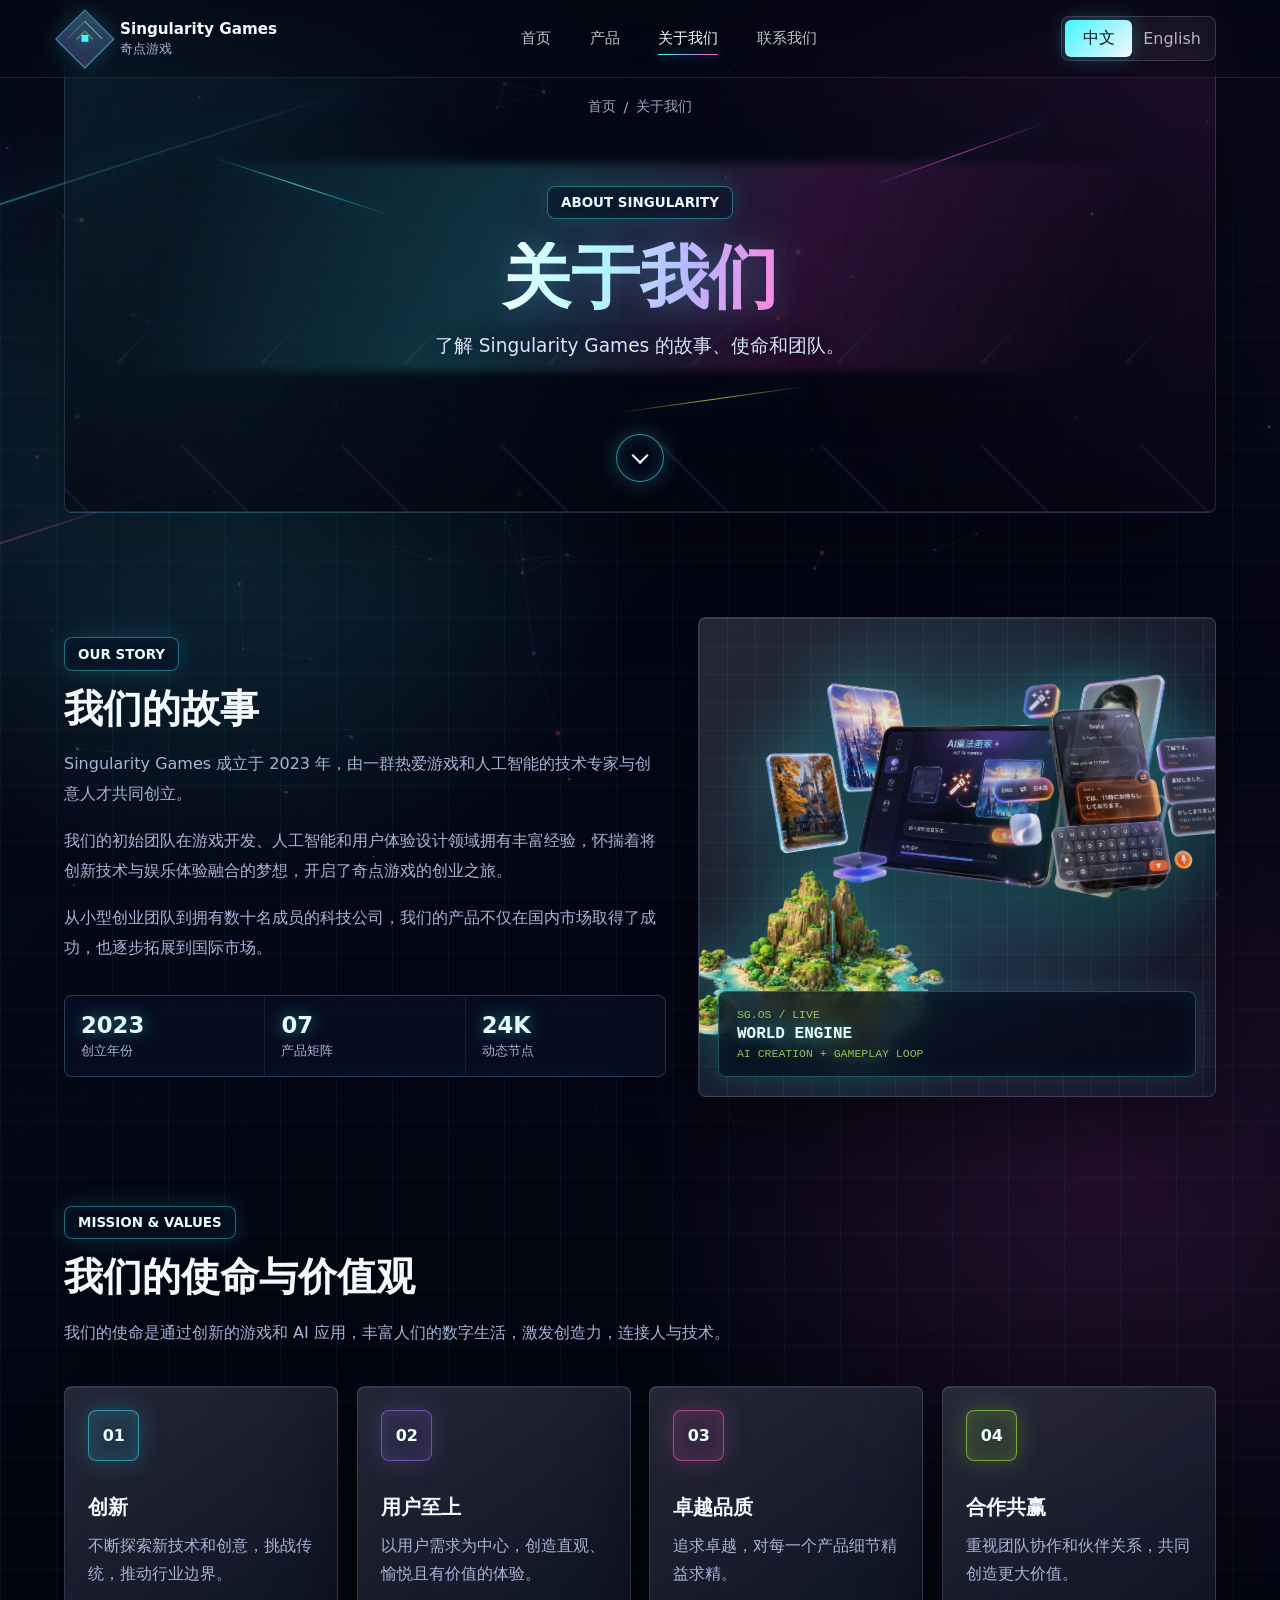
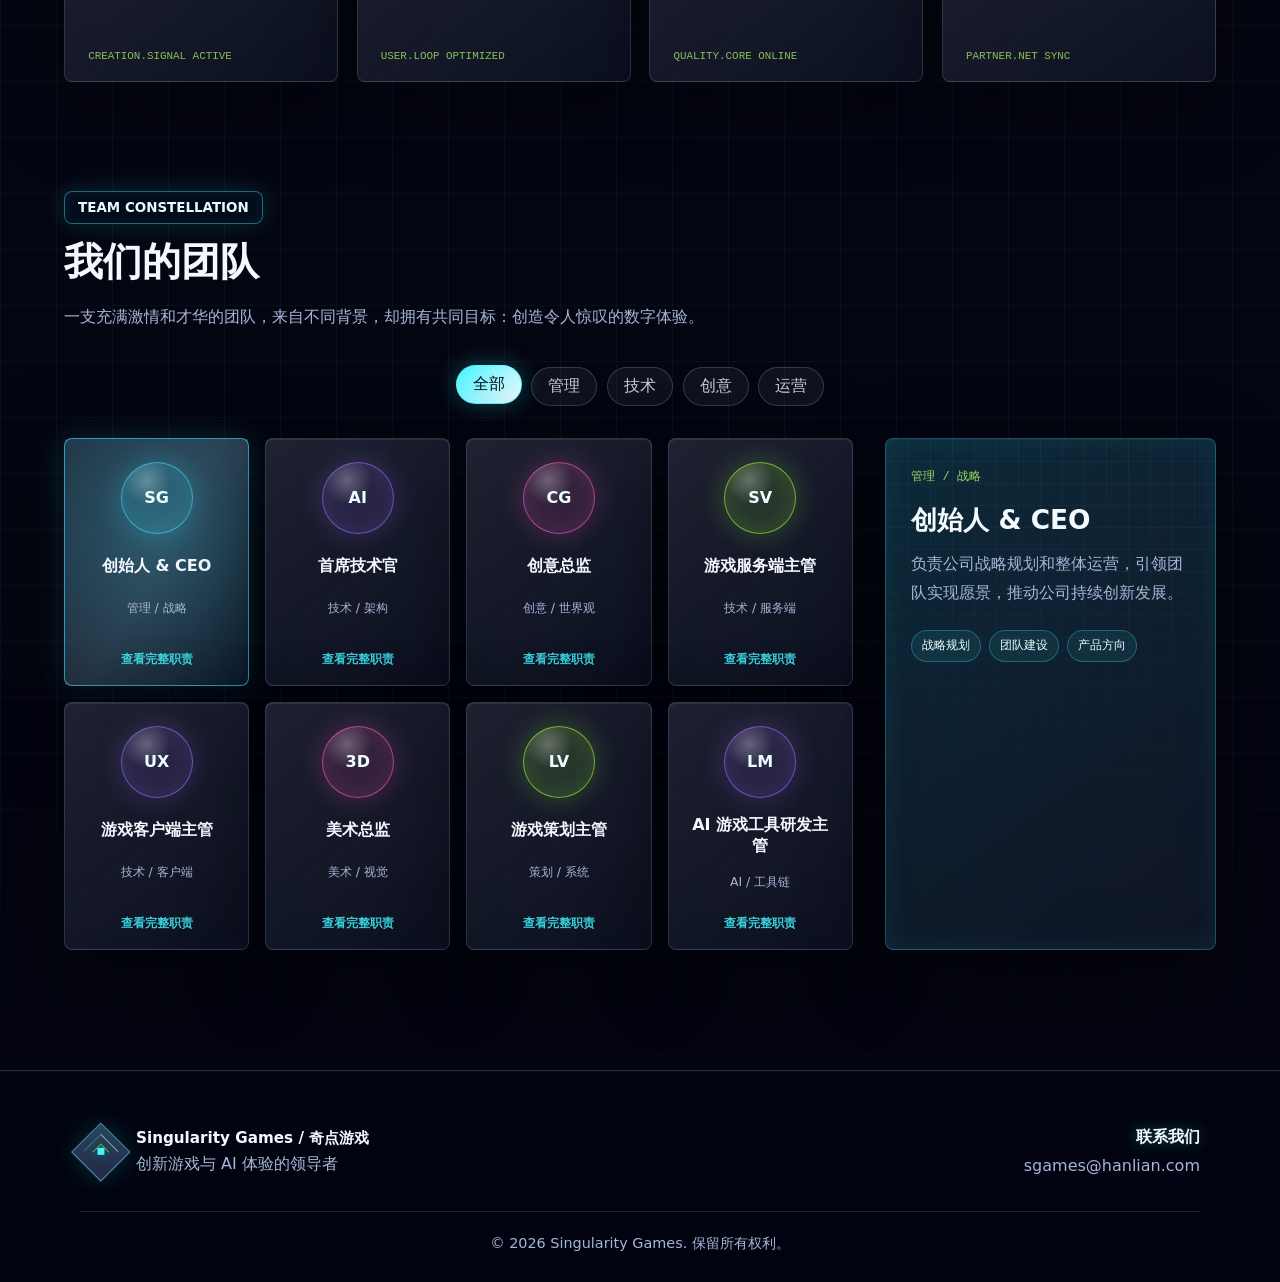
==== commit 2ffc8324: "Add cinematic contact page" ====
--- a/about.html
+++ b/about.html
@@ -46,7 +46,7 @@
         <a href="./index.html#home" data-i18n="navHome">首页</a>
         <a href="./index.html#products" data-i18n="navProducts">产品</a>
         <a class="is-current" href="./about.html" data-i18n="navAbout">关于我们</a>
-        <a href="#contact" data-i18n="navContact">联系我们</a>
+        <a href="./contact.html" data-i18n="navContact">联系我们</a>
       </nav>
 
       <div class="language-switch" aria-label="语言切换">
--- a/styles.css
+++ b/styles.css
@@ -1296,6 +1296,386 @@
   border-radius: 999px;
   color: #eaffff;
   background: rgba(66, 245, 255, 0.08);
+  font-size: 0.78rem;
+}
+
+.contact-section {
+  isolation: isolate;
+  overflow: hidden;
+  min-height: 100vh;
+  padding: 0 5vw 7.5rem;
+  background:
+    radial-gradient(circle at 20% 16%, rgba(255, 79, 216, 0.13), transparent 25rem),
+    radial-gradient(circle at 78% 42%, rgba(66, 245, 255, 0.16), transparent 31rem),
+    linear-gradient(180deg, rgba(5, 9, 26, 0.54), rgba(4, 5, 16, 0.86));
+}
+
+.contact-section::before {
+  content: "";
+  position: absolute;
+  inset: 0;
+  z-index: -1;
+  pointer-events: none;
+  background:
+    linear-gradient(115deg, transparent 10%, rgba(66, 245, 255, 0.1) 46%, transparent 72%),
+    linear-gradient(90deg, rgba(66, 245, 255, 0.045) 1px, transparent 1px),
+    linear-gradient(rgba(255, 255, 255, 0.035) 1px, transparent 1px);
+  background-size: auto, 58px 58px, 58px 58px;
+  mask-image: linear-gradient(180deg, transparent 0, #000 10%, #000 86%, transparent 100%);
+}
+
+.contact-hero-panel {
+  position: relative;
+  isolation: isolate;
+  width: min(80rem, 100%);
+  min-height: 25rem;
+  margin: 0 auto 4.2rem;
+  display: grid;
+  align-items: center;
+  overflow: hidden;
+  padding: 7.6rem 2rem 4.2rem;
+  border: 1px solid rgba(147, 197, 253, 0.18);
+  border-top: 0;
+  border-radius: 0 0 8px 8px;
+  background:
+    linear-gradient(180deg, rgba(4, 5, 16, 0.18), rgba(4, 5, 16, 0.78)),
+    radial-gradient(circle at 78% 58%, rgba(255, 79, 216, 0.18), transparent 20rem),
+    linear-gradient(120deg, rgba(66, 245, 255, 0.13), transparent 36%);
+  box-shadow:
+    0 32px 110px rgba(0, 0, 0, 0.4),
+    inset 0 -1px 0 rgba(255, 255, 255, 0.09);
+}
+
+.contact-hero-panel::before,
+.contact-hero-panel::after {
+  content: "";
+  position: absolute;
+  pointer-events: none;
+}
+
+.contact-hero-panel::before {
+  inset: auto -7% -1px;
+  z-index: -2;
+  height: 12rem;
+  background:
+    linear-gradient(135deg, transparent 12%, rgba(255, 79, 216, 0.16) 13%, transparent 14%) 0 0 / 9rem 100%,
+    linear-gradient(45deg, transparent 18%, rgba(66, 245, 255, 0.18) 19%, transparent 20%) 3rem 0 / 10rem 100%;
+  opacity: 0.72;
+  mask-image: linear-gradient(180deg, transparent, #000 28%);
+}
+
+.contact-hero-panel::after {
+  left: 50%;
+  top: 57%;
+  z-index: -1;
+  width: min(68rem, 92vw);
+  height: 1px;
+  background: linear-gradient(90deg, transparent, rgba(66, 245, 255, 0.82), rgba(255, 79, 216, 0.68), transparent);
+  box-shadow: 0 0 34px rgba(66, 245, 255, 0.5), 0 0 64px rgba(255, 79, 216, 0.28);
+  transform: translate(-50%, -50%) rotate(-7deg);
+  animation: ctaLaser 4.8s ease-in-out infinite;
+}
+
+.contact-hero-copy {
+  position: relative;
+  z-index: 2;
+  width: min(64rem, 100%);
+  margin: 0 auto;
+  text-align: center;
+}
+
+.contact-hero-copy h1 {
+  margin: 1rem 0 0;
+  font-size: clamp(2.55rem, 4.25vw, 4.45rem);
+  line-height: 1.04;
+  background: linear-gradient(96deg, #ffffff 0%, #c8fbff 33%, #d1b8ff 62%, #ff8ee5 100%);
+  -webkit-background-clip: text;
+  color: transparent;
+  filter: drop-shadow(0 0 20px rgba(66, 245, 255, 0.22));
+}
+
+.contact-hero-copy p {
+  margin: 0.9rem auto 0;
+  color: #d9e4ff;
+  font-size: 1.18rem;
+  line-height: 1.7;
+  text-shadow: 0 0 18px rgba(4, 5, 16, 0.86);
+}
+
+.contact-orbit {
+  position: absolute;
+  inset: 0;
+  z-index: 1;
+  pointer-events: none;
+}
+
+.contact-orbit span {
+  position: absolute;
+  left: 50%;
+  top: 58%;
+  width: min(35rem, 76vw);
+  aspect-ratio: 1;
+  border: 1px solid rgba(66, 245, 255, 0.28);
+  border-radius: 50%;
+  transform: translate(-50%, -50%) rotateX(68deg);
+  box-shadow: inset 0 0 42px rgba(66, 245, 255, 0.08);
+  animation: ctaOrbit 14s linear infinite;
+}
+
+.contact-orbit span:nth-child(2) {
+  width: min(49rem, 100vw);
+  border-style: dashed;
+  border-color: rgba(255, 79, 216, 0.24);
+  animation-duration: 20s;
+  animation-direction: reverse;
+}
+
+.contact-grid {
+  width: min(75rem, 100%);
+  margin: 0 auto;
+  display: grid;
+  grid-template-columns: minmax(0, 1fr) minmax(24rem, 0.8fr);
+  gap: 1.6rem;
+  align-items: stretch;
+}
+
+.contact-info-stack {
+  display: grid;
+  gap: 1.2rem;
+}
+
+.contact-card-grid {
+  display: grid;
+  grid-template-columns: repeat(2, minmax(0, 1fr));
+  gap: 1.2rem;
+}
+
+.contact-card {
+  --rx: 0deg;
+  --ry: 0deg;
+  position: relative;
+  overflow: hidden;
+  min-height: 18rem;
+  padding: 1.6rem;
+  border: 1px solid rgba(184, 210, 255, 0.18);
+  border-radius: 8px;
+  background:
+    linear-gradient(145deg, rgba(255, 255, 255, 0.12), rgba(255, 255, 255, 0.025)),
+    rgba(8, 14, 34, 0.64);
+  box-shadow: var(--shadow), inset 0 1px 0 rgba(255, 255, 255, 0.08);
+  backdrop-filter: blur(18px);
+  transform: rotateX(var(--rx)) rotateY(var(--ry)) translateY(0);
+  transform-style: preserve-3d;
+  transition: transform 220ms ease, border-color 220ms ease, box-shadow 220ms ease;
+}
+
+.contact-card::before {
+  content: "";
+  position: absolute;
+  inset: 0;
+  pointer-events: none;
+  background:
+    radial-gradient(circle at var(--mx, 50%) var(--my, 35%), hsl(var(--accent) / 0.28), transparent 16rem),
+    linear-gradient(120deg, transparent, rgba(255, 255, 255, 0.08), transparent);
+  opacity: 0;
+  transition: opacity 220ms ease;
+}
+
+.contact-card:hover,
+.contact-card:focus-within {
+  transform: rotateX(var(--rx)) rotateY(var(--ry)) translateY(-10px);
+  border-color: hsl(var(--accent) / 0.68);
+  box-shadow: 0 28px 90px rgba(0, 0, 0, 0.52), 0 0 34px hsl(var(--accent) / 0.18);
+}
+
+.contact-card:hover::before,
+.contact-card:focus-within::before {
+  opacity: 1;
+}
+
+.contact-card > * {
+  position: relative;
+  z-index: 1;
+}
+
+.contact-card-label {
+  display: inline-flex;
+  color: rgba(184, 255, 106, 0.82);
+  font-family: ui-monospace, SFMono-Regular, Menlo, Consolas, monospace;
+  font-size: 0.78rem;
+  font-weight: 700;
+}
+
+.contact-card h2,
+.contact-card h3 {
+  margin: 0.9rem 0 0;
+  font-size: 1.8rem;
+  line-height: 1.18;
+}
+
+.contact-card h3 {
+  font-size: 1.25rem;
+}
+
+.contact-card p {
+  margin: 1rem 0 0;
+  color: var(--muted);
+  line-height: 1.8;
+}
+
+.contact-jp {
+  color: #e1e8ff;
+}
+
+.contact-mail-row {
+  display: flex;
+  align-items: center;
+  flex-wrap: wrap;
+  gap: 0.8rem;
+  margin-top: 1.45rem;
+}
+
+.contact-mail-row a {
+  color: #ff8ee5;
+  font-size: clamp(1.12rem, 2vw, 1.45rem);
+  font-weight: 900;
+  text-decoration: underline;
+  text-decoration-thickness: 2px;
+  text-underline-offset: 0.22em;
+  text-shadow: 0 0 18px rgba(255, 79, 216, 0.28);
+}
+
+.contact-mail-row a:hover {
+  color: var(--cyan);
+  text-shadow: 0 0 18px rgba(66, 245, 255, 0.42);
+}
+
+.contact-mail-row button {
+  min-height: 2.55rem;
+  padding: 0.62rem 0.9rem;
+  border: 1px solid rgba(66, 245, 255, 0.46);
+  border-radius: 8px;
+  color: #eaffff;
+  background:
+    linear-gradient(135deg, rgba(66, 245, 255, 0.14), rgba(255, 79, 216, 0.1)),
+    rgba(4, 12, 30, 0.72);
+  box-shadow: 0 0 22px rgba(66, 245, 255, 0.15);
+  cursor: pointer;
+  transition: transform 180ms ease, border-color 180ms ease, box-shadow 180ms ease;
+}
+
+.contact-mail-row button:hover {
+  transform: translateY(-3px);
+  border-color: rgba(66, 245, 255, 0.76);
+  box-shadow: 0 0 28px rgba(66, 245, 255, 0.28);
+}
+
+.contact-card.compact {
+  min-height: 13rem;
+}
+
+.contact-visual {
+  position: relative;
+  min-height: 33rem;
+  overflow: hidden;
+  border: 1px solid rgba(184, 210, 255, 0.18);
+  border-radius: 8px;
+  background:
+    radial-gradient(circle at 50% 32%, rgba(255, 79, 216, 0.2), transparent 17rem),
+    linear-gradient(135deg, rgba(255, 255, 255, 0.12), rgba(255, 255, 255, 0.03)),
+    rgba(8, 14, 34, 0.58);
+  box-shadow: var(--shadow), inset 0 1px 0 rgba(255, 255, 255, 0.08);
+  backdrop-filter: blur(18px);
+}
+
+.contact-visual::before {
+  content: "";
+  position: absolute;
+  inset: 0;
+  background:
+    linear-gradient(90deg, rgba(66, 245, 255, 0.055) 1px, transparent 1px),
+    linear-gradient(rgba(255, 255, 255, 0.04) 1px, transparent 1px);
+  background-size: 28px 28px;
+  mask-image: linear-gradient(180deg, #000, transparent 78%);
+}
+
+.contact-visual img {
+  position: absolute;
+  left: 50%;
+  top: 46%;
+  width: 132%;
+  max-width: none;
+  transform: translate(-50%, -50%) translateZ(44px);
+  filter:
+    drop-shadow(0 30px 36px rgba(0, 0, 0, 0.52))
+    drop-shadow(0 0 34px rgba(255, 79, 216, 0.28));
+  animation: contactImageFloat 6s ease-in-out infinite;
+  pointer-events: none;
+  user-select: none;
+}
+
+.contact-console {
+  position: absolute;
+  left: 1.2rem;
+  right: 1.2rem;
+  bottom: 1.2rem;
+  z-index: 2;
+  display: grid;
+  gap: 0.25rem;
+  padding: 1rem 1.1rem;
+  overflow: hidden;
+  border: 1px solid rgba(66, 245, 255, 0.28);
+  border-radius: 8px;
+  background: rgba(4, 8, 24, 0.74);
+  box-shadow: 0 0 28px rgba(66, 245, 255, 0.12), inset 0 0 24px rgba(66, 245, 255, 0.08);
+  backdrop-filter: blur(14px);
+  font-family: ui-monospace, SFMono-Regular, Menlo, Consolas, monospace;
+}
+
+.contact-console::before {
+  content: "";
+  position: absolute;
+  left: -35%;
+  top: 0;
+  width: 32%;
+  height: 100%;
+  background: linear-gradient(90deg, transparent, rgba(66, 245, 255, 0.22), transparent);
+  animation: consoleScan 3.4s linear infinite;
+}
+
+.contact-console span,
+.contact-console small {
+  position: relative;
+  color: rgba(184, 255, 106, 0.74);
+  font-size: 0.72rem;
+}
+
+.contact-console strong {
+  position: relative;
+  color: #eaffff;
+  font-size: 1rem;
+  text-shadow: 0 0 14px rgba(66, 245, 255, 0.42);
+}
+
+.contact-status {
+  width: min(75rem, 100%);
+  margin: 1.2rem auto 0;
+  display: flex;
+  align-items: center;
+  justify-content: space-between;
+  gap: 1rem;
+  padding: 1rem 1.2rem;
+  border: 1px solid rgba(147, 197, 253, 0.18);
+  border-radius: 8px;
+  color: var(--muted);
+  background: rgba(8, 14, 34, 0.58);
+  box-shadow: inset 0 1px 0 rgba(255, 255, 255, 0.07);
+  backdrop-filter: blur(14px);
+}
+
+#copyStatus {
+  color: rgba(184, 255, 106, 0.82);
+  font-family: ui-monospace, SFMono-Regular, Menlo, Consolas, monospace;
   font-size: 0.78rem;
 }
 
@@ -2294,6 +2674,16 @@
   }
 }
 
+@keyframes contactImageFloat {
+  0%,
+  100% {
+    transform: translate(-50%, -50%) translateZ(40px) rotateY(-4deg);
+  }
+  50% {
+    transform: translate(-50%, calc(-50% - 14px)) translateZ(64px) rotateY(4deg);
+  }
+}
+
 @keyframes consoleScan {
   to {
     left: 105%;
@@ -2438,7 +2828,8 @@
   }
 
   .about-story-grid,
-  .team-layout {
+  .team-layout,
+  .contact-grid {
     grid-template-columns: 1fr;
   }
 
@@ -2450,6 +2841,10 @@
   .team-detail {
     position: relative;
     top: auto;
+  }
+
+  .contact-visual {
+    min-height: 28rem;
   }
 
   .advantage-grid {
@@ -2529,6 +2924,10 @@
   }
 
   .about-section {
+    padding: 0 1rem 5rem;
+  }
+
+  .contact-section {
     padding: 0 1rem 5rem;
   }
 
@@ -2551,6 +2950,59 @@
 
   .about-hero-panel p {
     font-size: 1rem;
+  }
+
+  .contact-hero-panel {
+    min-height: 26rem;
+    margin-bottom: 3.6rem;
+    padding: 7rem 1.15rem 4.6rem;
+  }
+
+  .contact-hero-copy h1 {
+    font-size: clamp(2.1rem, 10vw, 3rem);
+  }
+
+  .contact-hero-copy p {
+    font-size: 1rem;
+  }
+
+  .contact-grid {
+    gap: 1.2rem;
+  }
+
+  .contact-card-grid {
+    grid-template-columns: 1fr;
+  }
+
+  .contact-card {
+    min-height: 16rem;
+    padding: 1.35rem;
+  }
+
+  .contact-mail-row {
+    align-items: stretch;
+  }
+
+  .contact-mail-row a,
+  .contact-mail-row button {
+    width: 100%;
+  }
+
+  .contact-mail-row a {
+    overflow-wrap: anywhere;
+  }
+
+  .contact-visual {
+    min-height: 24rem;
+  }
+
+  .contact-visual img {
+    top: 43%;
+    width: 152%;
+  }
+
+  .contact-status {
+    display: grid;
   }
 
   .about-story-grid {
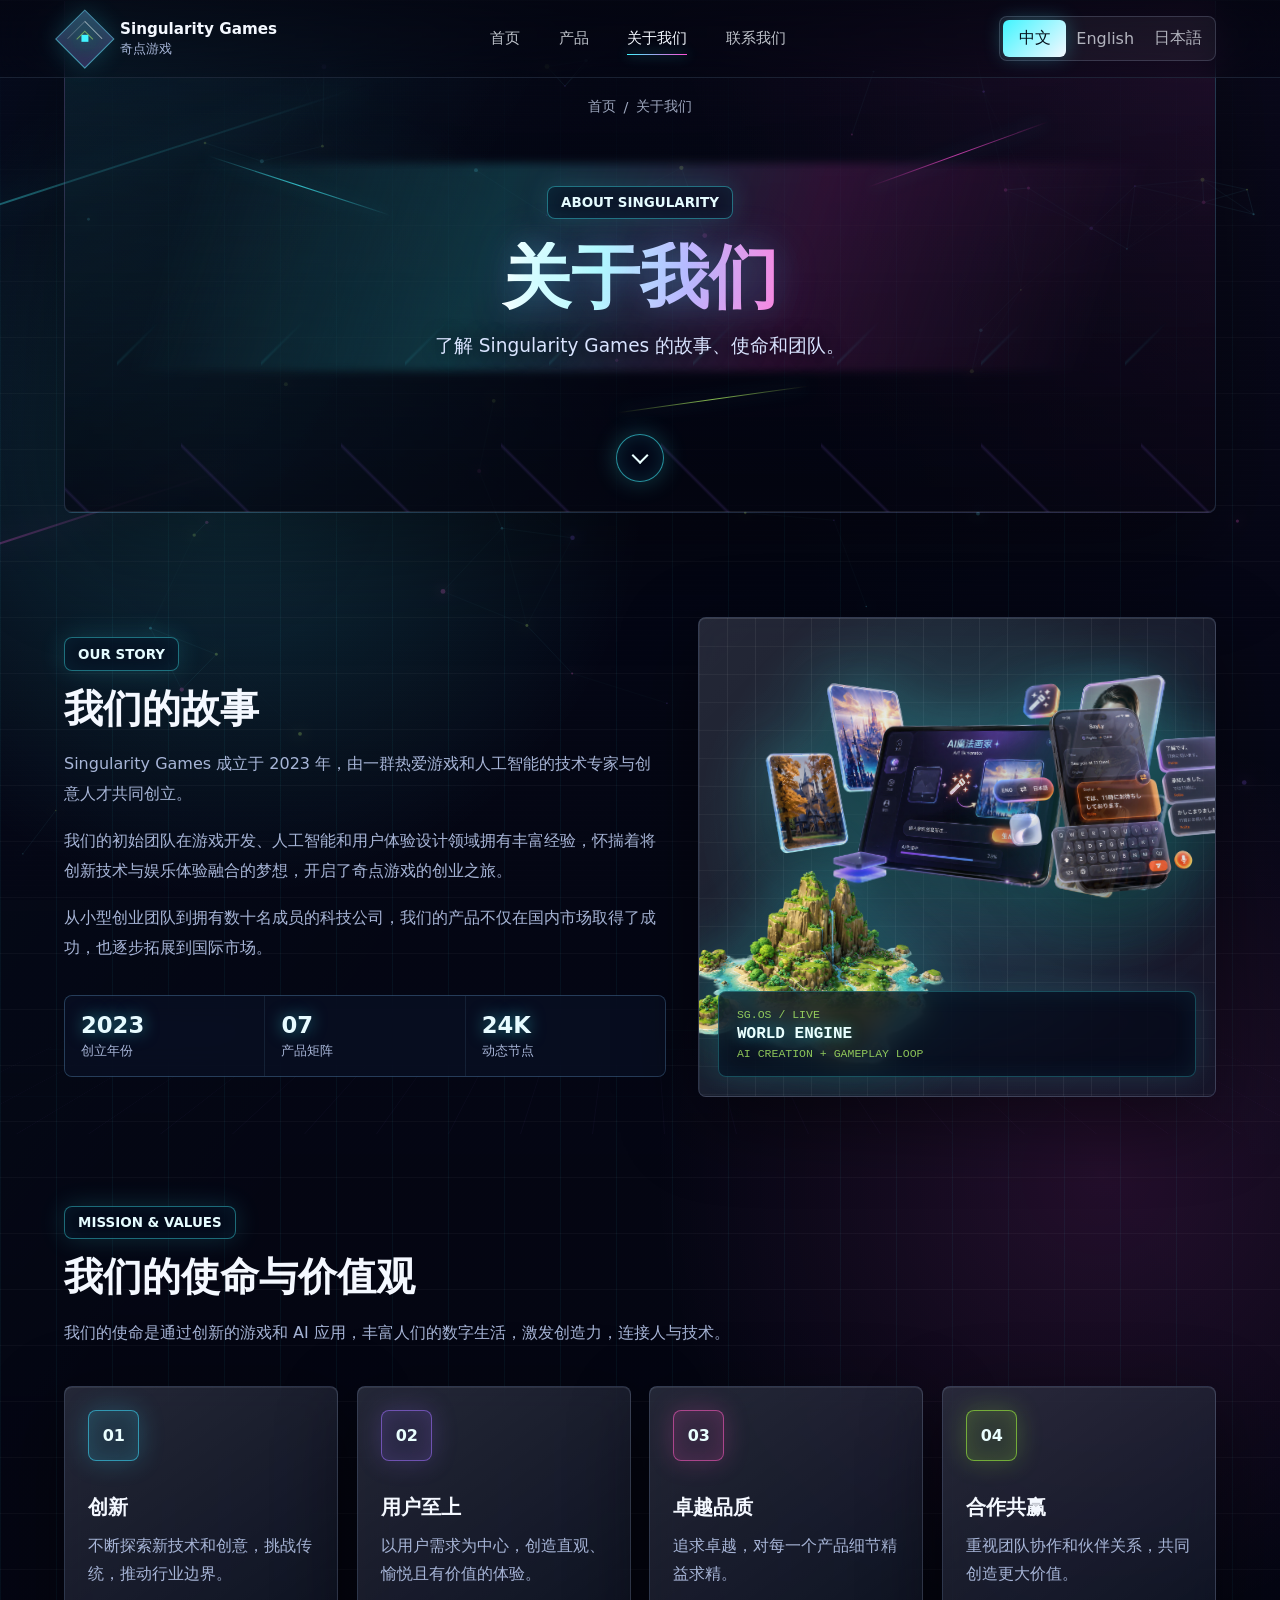
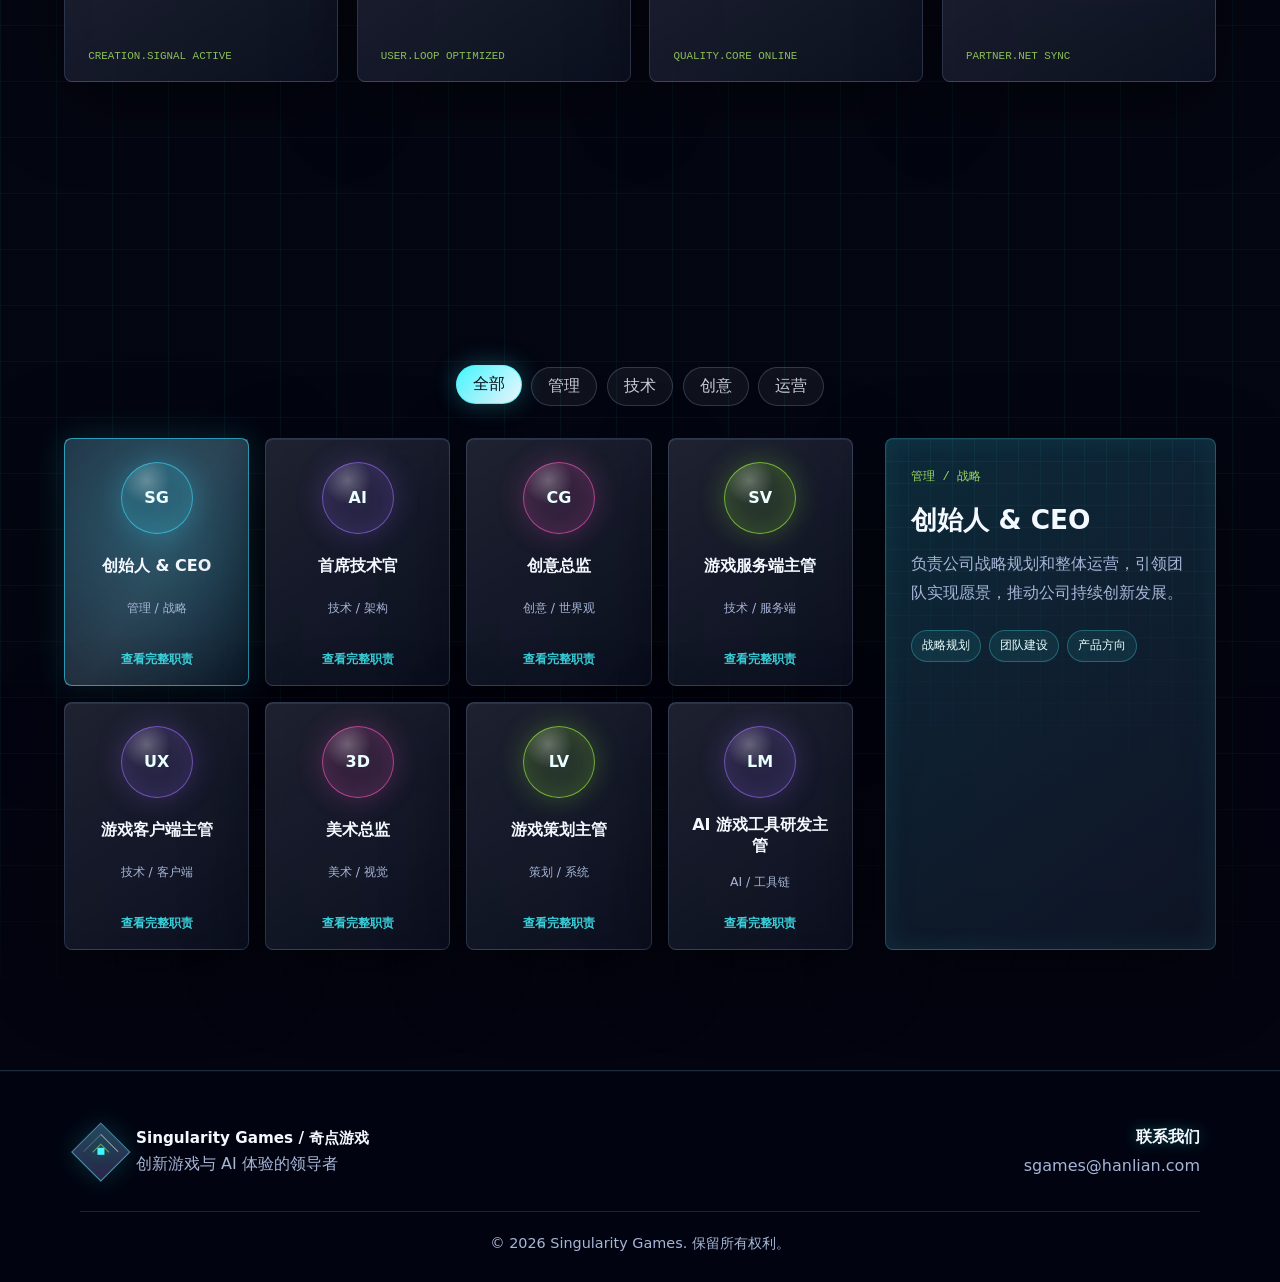
==== commit 4904db71: "Add Japanese language mode" ====
--- a/about.html
+++ b/about.html
@@ -52,6 +52,7 @@
       <div class="language-switch" aria-label="语言切换">
         <button class="is-active" type="button" data-lang="zh">中文</button>
         <button type="button" data-lang="en">English</button>
+        <button type="button" data-lang="ja">日本語</button>
       </div>
     </header>
 
--- a/styles.css
+++ b/styles.css
@@ -33,7 +33,7 @@
     linear-gradient(235deg, rgba(255, 79, 216, 0.07), transparent 38%),
     #040510;
   font-family: Inter, ui-sans-serif, system-ui, -apple-system, BlinkMacSystemFont, "Segoe UI",
-    "PingFang SC", "Microsoft YaHei", sans-serif;
+    "Hiragino Sans", "Yu Gothic", "Noto Sans JP", "PingFang SC", "Microsoft YaHei", sans-serif;
   letter-spacing: 0;
 }
 
@@ -296,12 +296,12 @@
 }
 
 .language-switch button {
-  min-width: 4.2rem;
+  min-width: 3.95rem;
   border: 0;
   border-radius: 6px;
   color: rgba(244, 248, 255, 0.7);
   background: transparent;
-  padding: 0.5rem 0.68rem;
+  padding: 0.5rem 0.62rem;
   cursor: pointer;
 }
 
@@ -1302,12 +1302,15 @@
 .contact-section {
   isolation: isolate;
   overflow: hidden;
-  min-height: 100vh;
-  padding: 0 5vw 7.5rem;
-  background:
-    radial-gradient(circle at 20% 16%, rgba(255, 79, 216, 0.13), transparent 25rem),
-    radial-gradient(circle at 78% 42%, rgba(66, 245, 255, 0.16), transparent 31rem),
-    linear-gradient(180deg, rgba(5, 9, 26, 0.54), rgba(4, 5, 16, 0.86));
+  min-height: 100svh;
+  display: grid;
+  align-items: center;
+  justify-items: center;
+  padding: clamp(6.8rem, 10vh, 8rem) 5vw clamp(3.6rem, 7vh, 5rem);
+  background:
+    radial-gradient(circle at 16% 24%, rgba(255, 79, 216, 0.18), transparent 27rem),
+    radial-gradient(circle at 68% 42%, rgba(66, 245, 255, 0.18), transparent 36rem),
+    linear-gradient(180deg, rgba(5, 9, 26, 0.38), rgba(4, 5, 16, 0.7));
 }
 
 .contact-section::before {
@@ -1317,366 +1320,292 @@
   z-index: -1;
   pointer-events: none;
   background:
-    linear-gradient(115deg, transparent 10%, rgba(66, 245, 255, 0.1) 46%, transparent 72%),
-    linear-gradient(90deg, rgba(66, 245, 255, 0.045) 1px, transparent 1px),
-    linear-gradient(rgba(255, 255, 255, 0.035) 1px, transparent 1px);
-  background-size: auto, 58px 58px, 58px 58px;
-  mask-image: linear-gradient(180deg, transparent 0, #000 10%, #000 86%, transparent 100%);
-}
-
-.contact-hero-panel {
+    linear-gradient(115deg, transparent 10%, rgba(66, 245, 255, 0.12) 43%, transparent 66%),
+    linear-gradient(90deg, rgba(66, 245, 255, 0.055) 1px, transparent 1px),
+    linear-gradient(rgba(255, 255, 255, 0.04) 1px, transparent 1px);
+  background-size: auto, 54px 54px, 54px 54px;
+  mask-image: linear-gradient(180deg, transparent 0, #000 8%, #000 88%, transparent 100%);
+}
+
+.contact-section::after {
+  content: "";
+  position: absolute;
+  right: -4vw;
+  top: 13%;
+  z-index: -1;
+  width: min(52rem, 54vw);
+  height: min(36rem, 58vh);
+  pointer-events: none;
+  border: 1px solid rgba(66, 245, 255, 0.16);
+  border-radius: 50%;
+  background:
+    radial-gradient(circle at 50% 50%, rgba(66, 245, 255, 0.2), transparent 21%),
+    radial-gradient(circle at 50% 50%, rgba(255, 79, 216, 0.12), transparent 50%);
+  box-shadow:
+    inset 0 0 70px rgba(66, 245, 255, 0.08),
+    0 0 120px rgba(66, 245, 255, 0.1);
+  transform: rotateX(68deg) rotateZ(-11deg);
+  animation: ctaOrbit 18s linear infinite;
+}
+
+.contact-minimal-panel {
+  --rx: 0deg;
+  --ry: 0deg;
   position: relative;
   isolation: isolate;
+  overflow: hidden;
   width: min(80rem, 100%);
-  min-height: 25rem;
-  margin: 0 auto 4.2rem;
+  min-height: clamp(30rem, 58vh, 36rem);
   display: grid;
-  align-items: center;
-  overflow: hidden;
-  padding: 7.6rem 2rem 4.2rem;
+  align-content: center;
+  justify-items: center;
+  gap: clamp(0.9rem, 1.7vw, 1.25rem);
+  margin: 0 auto;
+  padding: clamp(4.8rem, 7.2vw, 6.6rem) clamp(1.4rem, 4vw, 4.2rem) clamp(3.8rem, 5.8vw, 5.2rem);
   border: 1px solid rgba(147, 197, 253, 0.18);
   border-top: 0;
   border-radius: 0 0 8px 8px;
   background:
-    linear-gradient(180deg, rgba(4, 5, 16, 0.18), rgba(4, 5, 16, 0.78)),
-    radial-gradient(circle at 78% 58%, rgba(255, 79, 216, 0.18), transparent 20rem),
-    linear-gradient(120deg, rgba(66, 245, 255, 0.13), transparent 36%);
+    linear-gradient(180deg, rgba(4, 5, 16, 0.16), rgba(4, 5, 16, 0.78)),
+    linear-gradient(120deg, rgba(66, 245, 255, 0.12), transparent 36%),
+    linear-gradient(250deg, rgba(255, 79, 216, 0.14), transparent 43%);
   box-shadow:
     0 32px 110px rgba(0, 0, 0, 0.4),
-    inset 0 -1px 0 rgba(255, 255, 255, 0.09);
-}
-
-.contact-hero-panel::before,
-.contact-hero-panel::after {
-  content: "";
-  position: absolute;
-  pointer-events: none;
-}
-
-.contact-hero-panel::before {
-  inset: auto -7% -1px;
-  z-index: -2;
-  height: 12rem;
-  background:
-    linear-gradient(135deg, transparent 12%, rgba(255, 79, 216, 0.16) 13%, transparent 14%) 0 0 / 9rem 100%,
-    linear-gradient(45deg, transparent 18%, rgba(66, 245, 255, 0.18) 19%, transparent 20%) 3rem 0 / 10rem 100%;
-  opacity: 0.72;
-  mask-image: linear-gradient(180deg, transparent, #000 28%);
-}
-
-.contact-hero-panel::after {
-  left: 50%;
-  top: 57%;
-  z-index: -1;
-  width: min(68rem, 92vw);
-  height: 1px;
-  background: linear-gradient(90deg, transparent, rgba(66, 245, 255, 0.82), rgba(255, 79, 216, 0.68), transparent);
-  box-shadow: 0 0 34px rgba(66, 245, 255, 0.5), 0 0 64px rgba(255, 79, 216, 0.28);
-  transform: translate(-50%, -50%) rotate(-7deg);
-  animation: ctaLaser 4.8s ease-in-out infinite;
-}
-
-.contact-hero-copy {
-  position: relative;
-  z-index: 2;
-  width: min(64rem, 100%);
-  margin: 0 auto;
+    0 0 58px rgba(66, 245, 255, 0.1),
+    inset 0 -1px 0 rgba(255, 255, 255, 0.09),
+    inset 0 0 54px rgba(66, 245, 255, 0.06);
+  backdrop-filter: blur(22px) saturate(1.15);
   text-align: center;
-}
-
-.contact-hero-copy h1 {
-  margin: 1rem 0 0;
-  font-size: clamp(2.55rem, 4.25vw, 4.45rem);
-  line-height: 1.04;
-  background: linear-gradient(96deg, #ffffff 0%, #c8fbff 33%, #d1b8ff 62%, #ff8ee5 100%);
-  -webkit-background-clip: text;
-  color: transparent;
-  filter: drop-shadow(0 0 20px rgba(66, 245, 255, 0.22));
-}
-
-.contact-hero-copy p {
-  margin: 0.9rem auto 0;
-  color: #d9e4ff;
-  font-size: 1.18rem;
-  line-height: 1.7;
-  text-shadow: 0 0 18px rgba(4, 5, 16, 0.86);
-}
-
-.contact-orbit {
-  position: absolute;
-  inset: 0;
-  z-index: 1;
-  pointer-events: none;
-}
-
-.contact-orbit span {
-  position: absolute;
-  left: 50%;
-  top: 58%;
-  width: min(35rem, 76vw);
-  aspect-ratio: 1;
-  border: 1px solid rgba(66, 245, 255, 0.28);
-  border-radius: 50%;
-  transform: translate(-50%, -50%) rotateX(68deg);
-  box-shadow: inset 0 0 42px rgba(66, 245, 255, 0.08);
-  animation: ctaOrbit 14s linear infinite;
-}
-
-.contact-orbit span:nth-child(2) {
-  width: min(49rem, 100vw);
-  border-style: dashed;
-  border-color: rgba(255, 79, 216, 0.24);
-  animation-duration: 20s;
-  animation-direction: reverse;
-}
-
-.contact-grid {
-  width: min(75rem, 100%);
-  margin: 0 auto;
-  display: grid;
-  grid-template-columns: minmax(0, 1fr) minmax(24rem, 0.8fr);
-  gap: 1.6rem;
-  align-items: stretch;
-}
-
-.contact-info-stack {
-  display: grid;
-  gap: 1.2rem;
-}
-
-.contact-card-grid {
-  display: grid;
-  grid-template-columns: repeat(2, minmax(0, 1fr));
-  gap: 1.2rem;
-}
-
-.contact-card {
-  --rx: 0deg;
-  --ry: 0deg;
-  position: relative;
-  overflow: hidden;
-  min-height: 18rem;
-  padding: 1.6rem;
-  border: 1px solid rgba(184, 210, 255, 0.18);
-  border-radius: 8px;
-  background:
-    linear-gradient(145deg, rgba(255, 255, 255, 0.12), rgba(255, 255, 255, 0.025)),
-    rgba(8, 14, 34, 0.64);
-  box-shadow: var(--shadow), inset 0 1px 0 rgba(255, 255, 255, 0.08);
-  backdrop-filter: blur(18px);
   transform: rotateX(var(--rx)) rotateY(var(--ry)) translateY(0);
   transform-style: preserve-3d;
   transition: transform 220ms ease, border-color 220ms ease, box-shadow 220ms ease;
 }
 
-.contact-card::before {
+.contact-minimal-panel::before,
+.contact-minimal-panel::after {
   content: "";
   position: absolute;
+  pointer-events: none;
+}
+
+.contact-minimal-panel::before {
+  inset: auto -8% 0;
+  z-index: -2;
+  height: 12rem;
+  background:
+    linear-gradient(135deg, transparent 12%, rgba(66, 245, 255, 0.18) 13%, transparent 14%) 0 0 / 9rem 100%,
+    linear-gradient(45deg, transparent 18%, rgba(156, 109, 255, 0.2) 19%, transparent 20%) 3rem 0 / 10rem 100%;
+  opacity: 0.68;
+  filter: blur(0.2px);
+  mask-image: linear-gradient(180deg, transparent, #000 28%);
+  transition: opacity 220ms ease, transform 220ms ease;
+}
+
+.contact-minimal-panel::after {
+  left: 50%;
+  top: 48%;
+  z-index: -1;
+  width: min(62rem, 88vw);
+  height: 14rem;
+  border: 0;
+  border-radius: 0;
+  background: linear-gradient(90deg, transparent, rgba(66, 245, 255, 0.18), rgba(255, 79, 216, 0.16), transparent);
+  opacity: 1;
+  transform: translate(-50%, -50%) skewX(-18deg);
+  filter: blur(4px);
+  mask-image: none;
+}
+
+.contact-minimal-panel:hover,
+.contact-minimal-panel:focus-within {
+  transform: rotateX(var(--rx)) rotateY(var(--ry)) translateY(-5px);
+  border-color: rgba(66, 245, 255, 0.62);
+  box-shadow:
+    0 32px 102px rgba(0, 0, 0, 0.56),
+    0 0 58px rgba(66, 245, 255, 0.18),
+    0 0 42px rgba(255, 79, 216, 0.1),
+    inset 0 1px 0 rgba(255, 255, 255, 0.16);
+}
+
+.contact-minimal-panel:hover::before,
+.contact-minimal-panel:focus-within::before {
+  opacity: 1;
+}
+
+.contact-minimal-panel > * {
+  position: relative;
+  z-index: 1;
+}
+
+.contact-glow-dot {
+  position: absolute;
+  top: clamp(1.25rem, 2.4vw, 2.1rem);
+  right: clamp(1.25rem, 2.4vw, 2.3rem);
+  width: clamp(0.72rem, 0.9vw, 0.95rem);
+  aspect-ratio: 1;
+  background: #fff;
+  box-shadow:
+    0 0 18px #fff,
+    0 0 44px rgba(66, 245, 255, 0.92),
+    0 0 78px rgba(255, 79, 216, 0.5);
+  transform: rotate(45deg);
+  animation: holoPulse 2.8s ease-in-out infinite;
+}
+
+.contact-minimal-panel h1 {
+  margin: 0;
+  max-width: 12em;
+  padding-left: 0;
+  font-size: clamp(3.1rem, 5vw, 4.45rem);
+  line-height: 1.04;
+  font-weight: 880;
+  letter-spacing: 0;
+  background: linear-gradient(96deg, #ffffff 0%, #c8fbff 34%, #d4c1ff 61%, #ff8ee5 100%);
+  -webkit-background-clip: text;
+  color: transparent;
+  text-shadow: 0 0 18px rgba(66, 245, 255, 0.22), 0 0 42px rgba(255, 79, 216, 0.16);
+  filter: drop-shadow(0 0 18px rgba(66, 245, 255, 0.18));
+}
+
+.contact-minimal-panel h1::before {
+  content: none;
+}
+
+.contact-minimal-copy {
+  display: grid;
+  gap: 0.65rem;
+  justify-items: center;
+  max-width: 56rem;
+}
+
+.contact-minimal-copy p {
+  margin: 0;
+  color: #e3ecff;
+  font-size: clamp(1rem, 1.18vw, 1.14rem);
+  font-weight: 680;
+  line-height: 1.72;
+  text-shadow: 0 0 18px rgba(4, 5, 16, 0.8);
+}
+
+.contact-minimal-mail {
+  width: fit-content;
+  max-width: 100%;
+  margin-top: 0.25rem;
+  padding: 0.1rem 0 0.24rem;
+  color: #ff7adf;
+  font-size: clamp(1.3rem, 2.05vw, 1.78rem);
+  font-weight: 860;
+  line-height: 1.16;
+  overflow-wrap: anywhere;
+  text-decoration: underline;
+  text-decoration-thickness: 0.08em;
+  text-underline-offset: 0.18em;
+  text-shadow:
+    0 0 14px rgba(255, 79, 216, 0.34),
+    0 0 28px rgba(66, 245, 255, 0.14);
+  transition: color 180ms ease, filter 180ms ease, text-shadow 180ms ease;
+}
+
+.contact-minimal-mail:hover,
+.contact-minimal-mail:focus-visible {
+  color: var(--cyan);
+  filter: brightness(1.08);
+  text-shadow:
+    0 0 18px rgba(66, 245, 255, 0.56),
+    0 0 40px rgba(255, 79, 216, 0.22);
+}
+
+.contact-minimal-meta {
+  display: grid;
+  grid-template-columns: repeat(2, minmax(0, 1fr));
+  gap: 1rem;
+  width: min(48rem, 100%);
+  margin-top: clamp(0.8rem, 1.6vw, 1.35rem);
+}
+
+.contact-minimal-group {
+  position: relative;
+  overflow: hidden;
+  padding: 1rem 1.1rem;
+  border: 1px solid rgba(184, 210, 255, 0.16);
+  border-radius: 8px;
+  background:
+    linear-gradient(135deg, rgba(255, 255, 255, 0.08), rgba(255, 255, 255, 0.02)),
+    rgba(4, 10, 26, 0.5);
+  box-shadow: inset 0 1px 0 rgba(255, 255, 255, 0.07);
+}
+
+.contact-minimal-group::before {
+  content: "";
+  position: absolute;
+  inset: 0 auto 0 0;
+  width: 3px;
+  background: linear-gradient(180deg, var(--cyan), var(--violet), var(--magenta));
+  box-shadow: 0 0 18px rgba(66, 245, 255, 0.5);
+}
+
+.contact-minimal-group h2 {
+  margin: 0;
+  color: #f7fbff;
+  font-size: clamp(1.12rem, 1.45vw, 1.38rem);
+  line-height: 1.16;
+  text-shadow: 0 0 18px rgba(66, 245, 255, 0.18);
+}
+
+.contact-minimal-group p {
+  margin: 0.72rem 0 0;
+  color: #e1e8ff;
+  font-size: clamp(0.92rem, 1.05vw, 1rem);
+  font-weight: 650;
+  line-height: 1.5;
+}
+
+.contact-minimal-footer {
+  width: min(48rem, 100%);
+  margin: clamp(0.7rem, 1.4vw, 1.1rem) 0 0;
+  padding-top: 1rem;
+  border-top: 1px solid rgba(184, 210, 255, 0.14);
+  color: rgba(226, 235, 255, 0.78);
+  font-size: clamp(0.88rem, 1vw, 0.98rem);
+  font-weight: 680;
+}
+
+.contact-constellation {
+  position: absolute;
   inset: 0;
+  z-index: -1;
   pointer-events: none;
-  background:
-    radial-gradient(circle at var(--mx, 50%) var(--my, 35%), hsl(var(--accent) / 0.28), transparent 16rem),
-    linear-gradient(120deg, transparent, rgba(255, 255, 255, 0.08), transparent);
-  opacity: 0;
-  transition: opacity 220ms ease;
-}
-
-.contact-card:hover,
-.contact-card:focus-within {
-  transform: rotateX(var(--rx)) rotateY(var(--ry)) translateY(-10px);
-  border-color: hsl(var(--accent) / 0.68);
-  box-shadow: 0 28px 90px rgba(0, 0, 0, 0.52), 0 0 34px hsl(var(--accent) / 0.18);
-}
-
-.contact-card:hover::before,
-.contact-card:focus-within::before {
-  opacity: 1;
-}
-
-.contact-card > * {
-  position: relative;
-  z-index: 1;
-}
-
-.contact-card-label {
-  display: inline-flex;
-  color: rgba(184, 255, 106, 0.82);
-  font-family: ui-monospace, SFMono-Regular, Menlo, Consolas, monospace;
-  font-size: 0.78rem;
-  font-weight: 700;
-}
-
-.contact-card h2,
-.contact-card h3 {
-  margin: 0.9rem 0 0;
-  font-size: 1.8rem;
-  line-height: 1.18;
-}
-
-.contact-card h3 {
-  font-size: 1.25rem;
-}
-
-.contact-card p {
-  margin: 1rem 0 0;
-  color: var(--muted);
-  line-height: 1.8;
-}
-
-.contact-jp {
-  color: #e1e8ff;
-}
-
-.contact-mail-row {
-  display: flex;
-  align-items: center;
-  flex-wrap: wrap;
-  gap: 0.8rem;
-  margin-top: 1.45rem;
-}
-
-.contact-mail-row a {
-  color: #ff8ee5;
-  font-size: clamp(1.12rem, 2vw, 1.45rem);
-  font-weight: 900;
-  text-decoration: underline;
-  text-decoration-thickness: 2px;
-  text-underline-offset: 0.22em;
-  text-shadow: 0 0 18px rgba(255, 79, 216, 0.28);
-}
-
-.contact-mail-row a:hover {
-  color: var(--cyan);
-  text-shadow: 0 0 18px rgba(66, 245, 255, 0.42);
-}
-
-.contact-mail-row button {
-  min-height: 2.55rem;
-  padding: 0.62rem 0.9rem;
-  border: 1px solid rgba(66, 245, 255, 0.46);
-  border-radius: 8px;
-  color: #eaffff;
-  background:
-    linear-gradient(135deg, rgba(66, 245, 255, 0.14), rgba(255, 79, 216, 0.1)),
-    rgba(4, 12, 30, 0.72);
-  box-shadow: 0 0 22px rgba(66, 245, 255, 0.15);
-  cursor: pointer;
-  transition: transform 180ms ease, border-color 180ms ease, box-shadow 180ms ease;
-}
-
-.contact-mail-row button:hover {
-  transform: translateY(-3px);
-  border-color: rgba(66, 245, 255, 0.76);
-  box-shadow: 0 0 28px rgba(66, 245, 255, 0.28);
-}
-
-.contact-card.compact {
-  min-height: 13rem;
-}
-
-.contact-visual {
-  position: relative;
-  min-height: 33rem;
-  overflow: hidden;
-  border: 1px solid rgba(184, 210, 255, 0.18);
-  border-radius: 8px;
-  background:
-    radial-gradient(circle at 50% 32%, rgba(255, 79, 216, 0.2), transparent 17rem),
-    linear-gradient(135deg, rgba(255, 255, 255, 0.12), rgba(255, 255, 255, 0.03)),
-    rgba(8, 14, 34, 0.58);
-  box-shadow: var(--shadow), inset 0 1px 0 rgba(255, 255, 255, 0.08);
-  backdrop-filter: blur(18px);
-}
-
-.contact-visual::before {
-  content: "";
-  position: absolute;
-  inset: 0;
-  background:
-    linear-gradient(90deg, rgba(66, 245, 255, 0.055) 1px, transparent 1px),
-    linear-gradient(rgba(255, 255, 255, 0.04) 1px, transparent 1px);
-  background-size: 28px 28px;
-  mask-image: linear-gradient(180deg, #000, transparent 78%);
-}
-
-.contact-visual img {
-  position: absolute;
-  left: 50%;
-  top: 46%;
-  width: 132%;
-  max-width: none;
-  transform: translate(-50%, -50%) translateZ(44px);
-  filter:
-    drop-shadow(0 30px 36px rgba(0, 0, 0, 0.52))
-    drop-shadow(0 0 34px rgba(255, 79, 216, 0.28));
-  animation: contactImageFloat 6s ease-in-out infinite;
-  pointer-events: none;
-  user-select: none;
-}
-
-.contact-console {
-  position: absolute;
-  left: 1.2rem;
-  right: 1.2rem;
-  bottom: 1.2rem;
-  z-index: 2;
-  display: grid;
-  gap: 0.25rem;
-  padding: 1rem 1.1rem;
-  overflow: hidden;
-  border: 1px solid rgba(66, 245, 255, 0.28);
-  border-radius: 8px;
-  background: rgba(4, 8, 24, 0.74);
-  box-shadow: 0 0 28px rgba(66, 245, 255, 0.12), inset 0 0 24px rgba(66, 245, 255, 0.08);
-  backdrop-filter: blur(14px);
-  font-family: ui-monospace, SFMono-Regular, Menlo, Consolas, monospace;
-}
-
-.contact-console::before {
-  content: "";
-  position: absolute;
-  left: -35%;
-  top: 0;
-  width: 32%;
-  height: 100%;
-  background: linear-gradient(90deg, transparent, rgba(66, 245, 255, 0.22), transparent);
-  animation: consoleScan 3.4s linear infinite;
-}
-
-.contact-console span,
-.contact-console small {
-  position: relative;
-  color: rgba(184, 255, 106, 0.74);
-  font-size: 0.72rem;
-}
-
-.contact-console strong {
-  position: relative;
-  color: #eaffff;
-  font-size: 1rem;
-  text-shadow: 0 0 14px rgba(66, 245, 255, 0.42);
-}
-
-.contact-status {
-  width: min(75rem, 100%);
-  margin: 1.2rem auto 0;
-  display: flex;
-  align-items: center;
-  justify-content: space-between;
-  gap: 1rem;
-  padding: 1rem 1.2rem;
-  border: 1px solid rgba(147, 197, 253, 0.18);
-  border-radius: 8px;
-  color: var(--muted);
-  background: rgba(8, 14, 34, 0.58);
-  box-shadow: inset 0 1px 0 rgba(255, 255, 255, 0.07);
-  backdrop-filter: blur(14px);
-}
-
-#copyStatus {
-  color: rgba(184, 255, 106, 0.82);
-  font-family: ui-monospace, SFMono-Regular, Menlo, Consolas, monospace;
-  font-size: 0.78rem;
+}
+
+.contact-constellation span {
+  position: absolute;
+  width: 12rem;
+  height: 1px;
+  background: linear-gradient(90deg, transparent, rgba(66, 245, 255, 0.72), transparent);
+  box-shadow: 0 0 18px rgba(66, 245, 255, 0.4);
+  animation: aboutConstellation 5.8s ease-in-out infinite;
+}
+
+.contact-constellation span:nth-child(1) {
+  left: 11%;
+  top: 34%;
+  transform: rotate(18deg);
+}
+
+.contact-constellation span:nth-child(2) {
+  right: 13%;
+  top: 30%;
+  background: linear-gradient(90deg, transparent, rgba(255, 79, 216, 0.72), transparent);
+  animation-delay: -1.7s;
+  transform: rotate(-20deg);
+}
+
+.contact-constellation span:nth-child(3) {
+  left: 48%;
+  bottom: 19%;
+  background: linear-gradient(90deg, transparent, rgba(184, 255, 106, 0.72), transparent);
+  animation-delay: -3s;
+  transform: rotate(-8deg);
 }
 
 .section-head {
@@ -2440,6 +2369,35 @@
   font-size: 0.9rem;
 }
 
+.contact-site-footer {
+  margin-top: -1px;
+  background:
+    linear-gradient(180deg, rgba(4, 7, 20, 0.82), rgba(2, 5, 16, 0.97)),
+    radial-gradient(circle at 24% 0%, rgba(66, 245, 255, 0.12), transparent 25rem),
+    radial-gradient(circle at 78% 12%, rgba(255, 79, 216, 0.1), transparent 22rem);
+  box-shadow:
+    inset 0 1px 0 rgba(66, 245, 255, 0.18),
+    0 -28px 90px rgba(4, 5, 16, 0.42);
+}
+
+.contact-site-footer::before {
+  content: "";
+  position: absolute;
+  inset: 0;
+  pointer-events: none;
+  background:
+    linear-gradient(90deg, rgba(66, 245, 255, 0.04) 1px, transparent 1px),
+    linear-gradient(rgba(255, 255, 255, 0.035) 1px, transparent 1px);
+  background-size: 42px 42px;
+  mask-image: linear-gradient(180deg, #000, transparent 82%);
+}
+
+.contact-site-footer .footer-inner,
+.contact-site-footer .copyright {
+  position: relative;
+  z-index: 1;
+}
+
 .spark {
   position: fixed;
   left: var(--x);
@@ -2854,12 +2812,16 @@
 
 @media (max-width: 720px) {
   .site-header {
-    gap: 0.8rem;
+    gap: 0.6rem;
     padding: 0.75rem 1rem;
   }
 
+  .brand {
+    gap: 0.65rem;
+  }
+
   .brand-copy strong {
-    font-size: 0.84rem;
+    font-size: 0.78rem;
   }
 
   .brand-copy small {
@@ -2872,9 +2834,9 @@
   }
 
   .language-switch button {
-    min-width: 3.35rem;
-    padding: 0.42rem 0.48rem;
-    font-size: 0.78rem;
+    min-width: 2.95rem;
+    padding: 0.42rem 0.36rem;
+    font-size: 0.74rem;
   }
 
   .hero-section {
@@ -2928,7 +2890,10 @@
   }
 
   .contact-section {
-    padding: 0 1rem 5rem;
+    min-height: 100svh;
+    align-items: start;
+    justify-items: center;
+    padding: 6.8rem 1rem 3rem;
   }
 
   .about-hero-panel {
@@ -2952,57 +2917,75 @@
     font-size: 1rem;
   }
 
-  .contact-hero-panel {
-    min-height: 26rem;
-    margin-bottom: 3.6rem;
-    padding: 7rem 1.15rem 4.6rem;
-  }
-
-  .contact-hero-copy h1 {
-    font-size: clamp(2.1rem, 10vw, 3rem);
-  }
-
-  .contact-hero-copy p {
-    font-size: 1rem;
-  }
-
-  .contact-grid {
-    gap: 1.2rem;
-  }
-
-  .contact-card-grid {
+  .contact-section::after {
+    top: 38%;
+    right: -28vw;
+    width: 96vw;
+    height: 24rem;
+  }
+
+  .contact-minimal-panel {
+    width: 100%;
+    margin-left: 0;
+    min-height: 33rem;
+    padding: 5.6rem 1rem 3.4rem;
+    align-content: center;
+    gap: 0.8rem;
+  }
+
+  .contact-minimal-panel::after {
+    left: 50%;
+    top: 42%;
+    width: 92vw;
+    height: 11rem;
+  }
+
+  .contact-glow-dot {
+    opacity: 0.72;
+  }
+
+  .contact-minimal-panel h1 {
+    margin-bottom: 0;
+    padding-left: 0;
+    font-size: clamp(2.25rem, 10vw, 3rem);
+    line-height: 1.04;
+    overflow-wrap: anywhere;
+  }
+
+  .contact-minimal-copy p {
+    font-size: 0.88rem;
+    line-height: 1.72;
+    overflow-wrap: anywhere;
+  }
+
+  .contact-minimal-mail {
+    font-size: clamp(1rem, 4.8vw, 1.18rem);
+    overflow-wrap: anywhere;
+  }
+
+  .contact-minimal-meta {
     grid-template-columns: 1fr;
-  }
-
-  .contact-card {
-    min-height: 16rem;
-    padding: 1.35rem;
-  }
-
-  .contact-mail-row {
-    align-items: stretch;
-  }
-
-  .contact-mail-row a,
-  .contact-mail-row button {
+    gap: 0.7rem;
     width: 100%;
-  }
-
-  .contact-mail-row a {
-    overflow-wrap: anywhere;
-  }
-
-  .contact-visual {
-    min-height: 24rem;
-  }
-
-  .contact-visual img {
-    top: 43%;
-    width: 152%;
-  }
-
-  .contact-status {
-    display: grid;
+    margin-top: 0.8rem;
+  }
+
+  .contact-minimal-group {
+    padding: 0.86rem 0.92rem 0.82rem;
+  }
+
+  .contact-minimal-group h2 {
+    font-size: 1.08rem;
+  }
+
+  .contact-minimal-footer {
+    width: 100%;
+    margin-top: 0.75rem;
+    font-size: 0.82rem;
+  }
+
+  .contact-constellation span {
+    width: 7rem;
   }
 
   .about-story-grid {
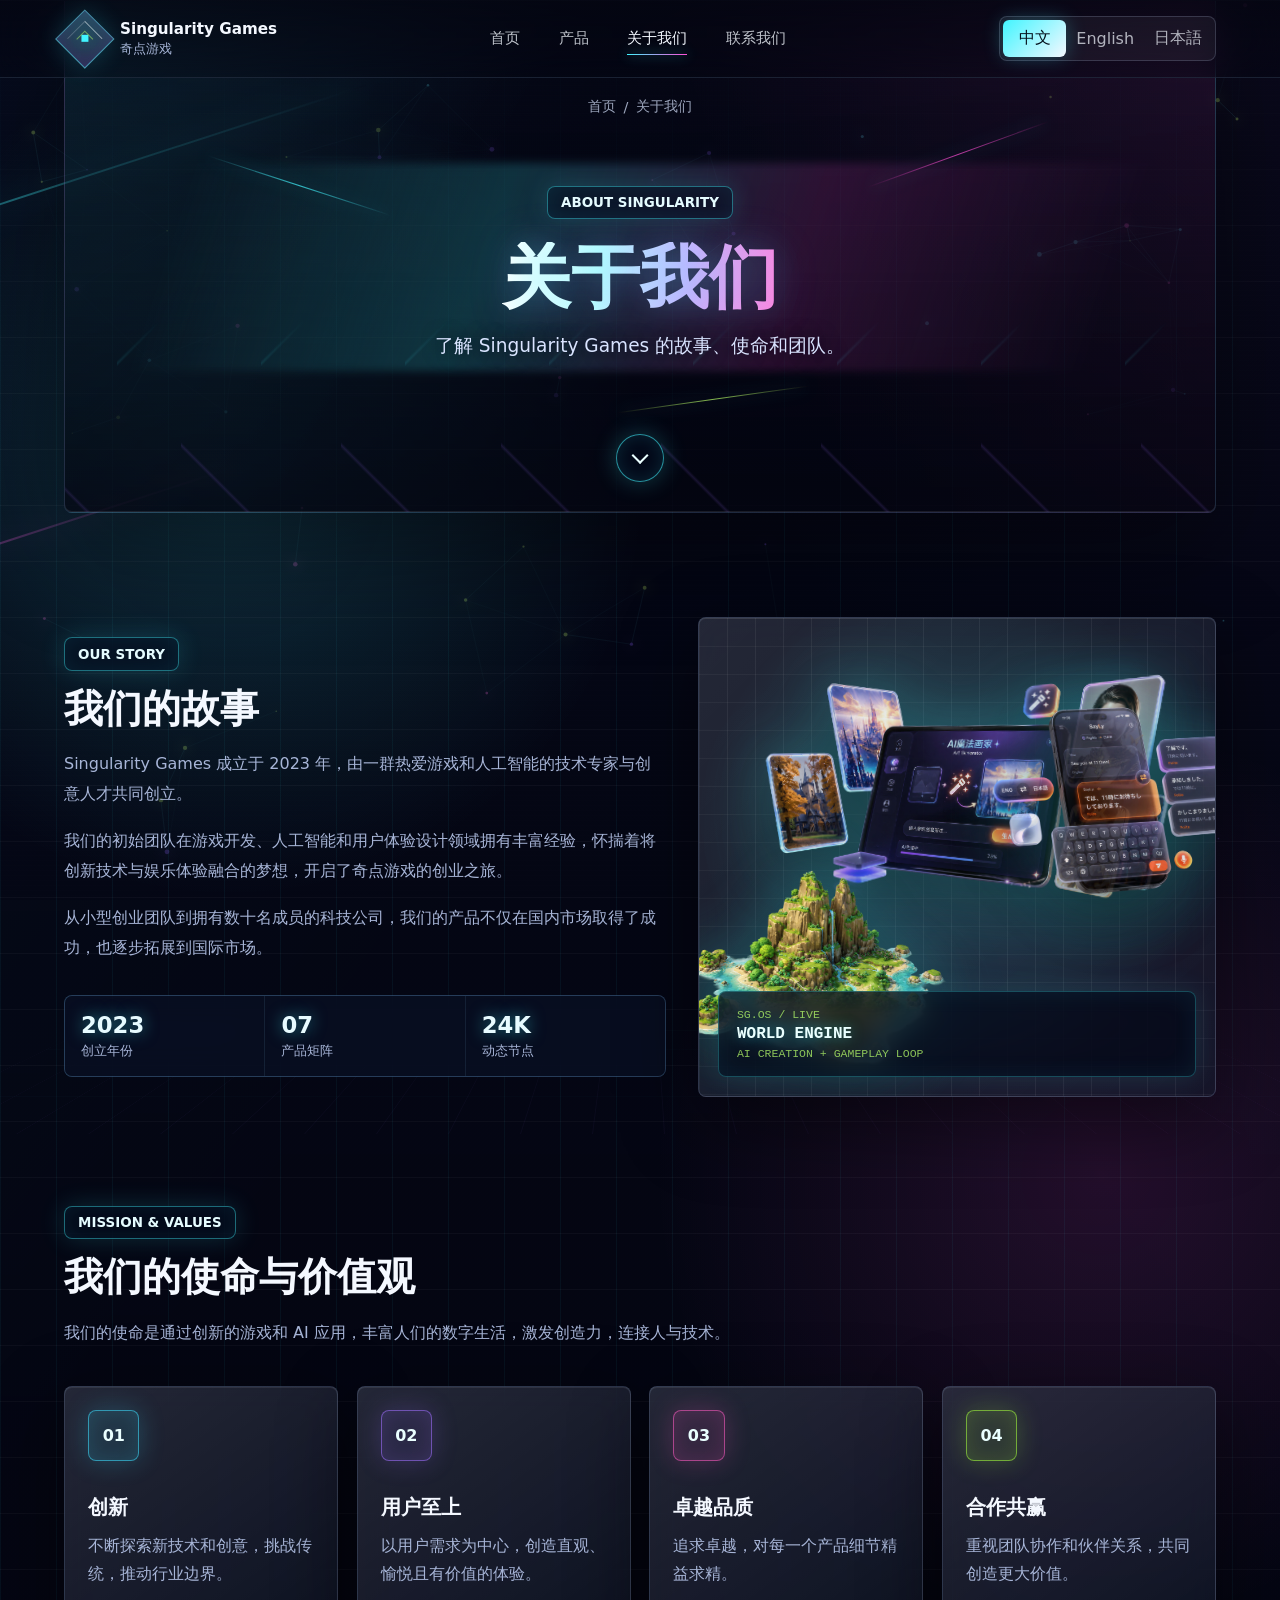
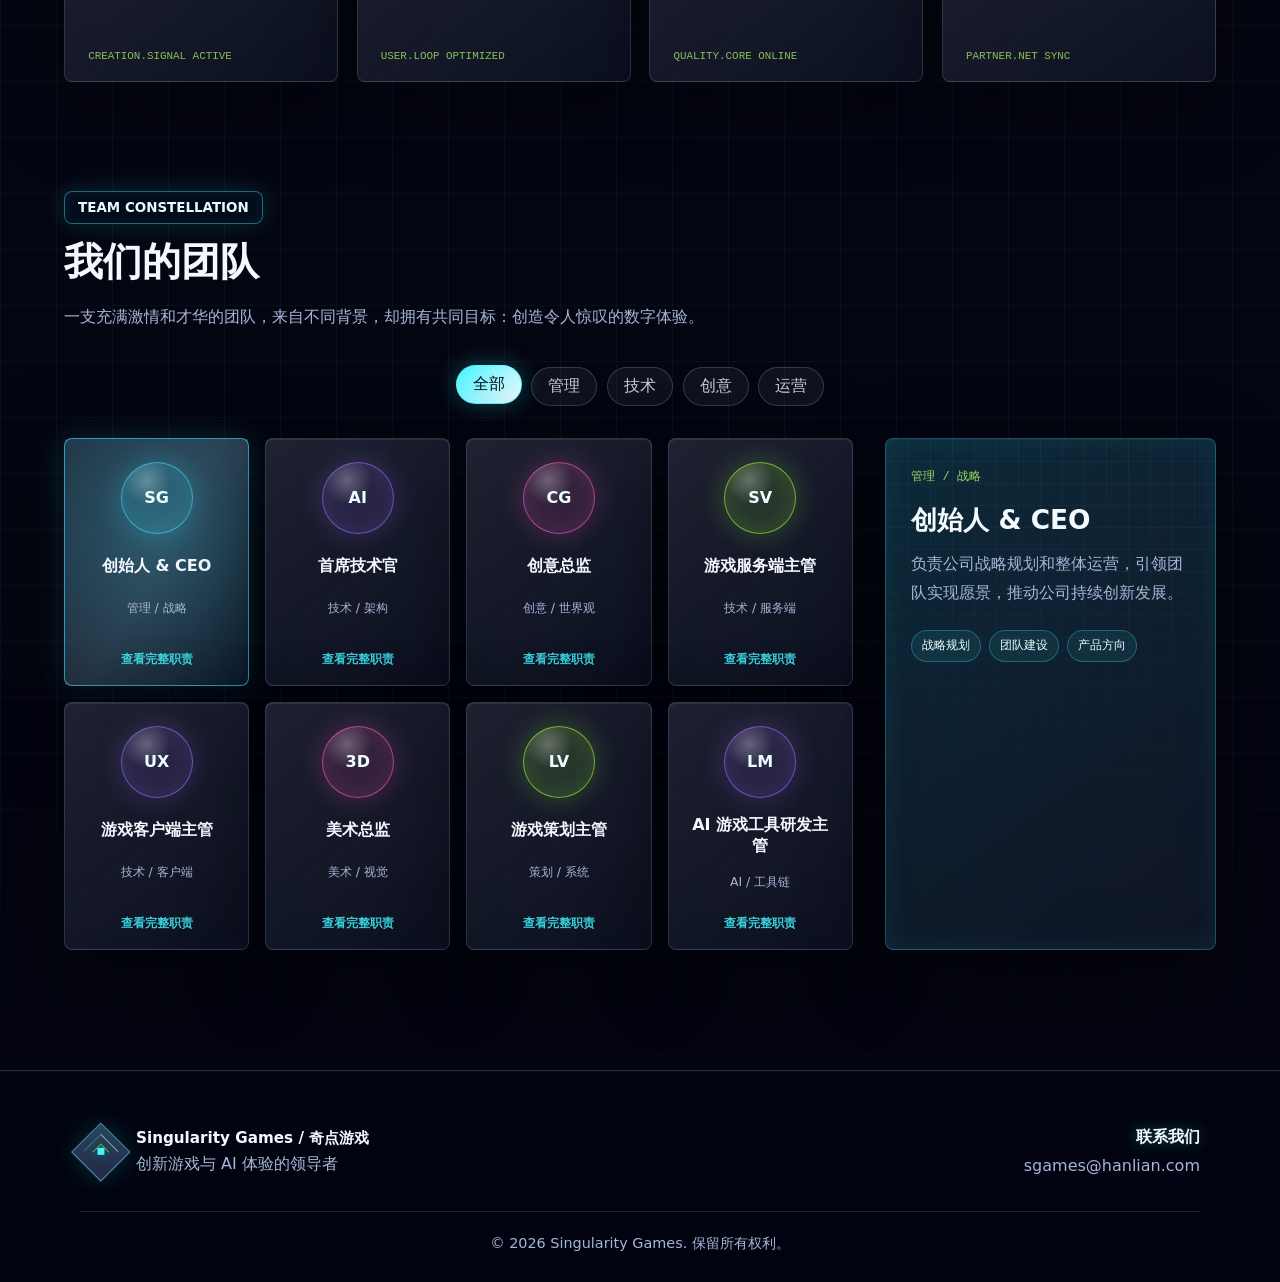
==== commit c458d3df: "Restore Chinese font stack" ====
--- a/about.html
+++ b/about.html
@@ -8,7 +8,7 @@
       content="了解 Singularity Games / 奇点游戏的故事、使命、价值观与团队。"
     />
     <title>关于我们 - Singularity Games / 奇点游戏</title>
-    <link rel="stylesheet" href="./styles.css" />
+    <link rel="stylesheet" href="./styles.css?v=font-zh-1" />
   </head>
   <body>
     <canvas id="particleCanvas" class="particle-canvas" aria-hidden="true"></canvas>
--- a/styles.css
+++ b/styles.css
@@ -33,8 +33,13 @@
     linear-gradient(235deg, rgba(255, 79, 216, 0.07), transparent 38%),
     #040510;
   font-family: Inter, ui-sans-serif, system-ui, -apple-system, BlinkMacSystemFont, "Segoe UI",
+    "PingFang SC", "Microsoft YaHei", sans-serif;
+  letter-spacing: 0;
+}
+
+html[lang="ja-JP"] body {
+  font-family: Inter, ui-sans-serif, system-ui, -apple-system, BlinkMacSystemFont, "Segoe UI",
     "Hiragino Sans", "Yu Gothic", "Noto Sans JP", "PingFang SC", "Microsoft YaHei", sans-serif;
-  letter-spacing: 0;
 }
 
 a {
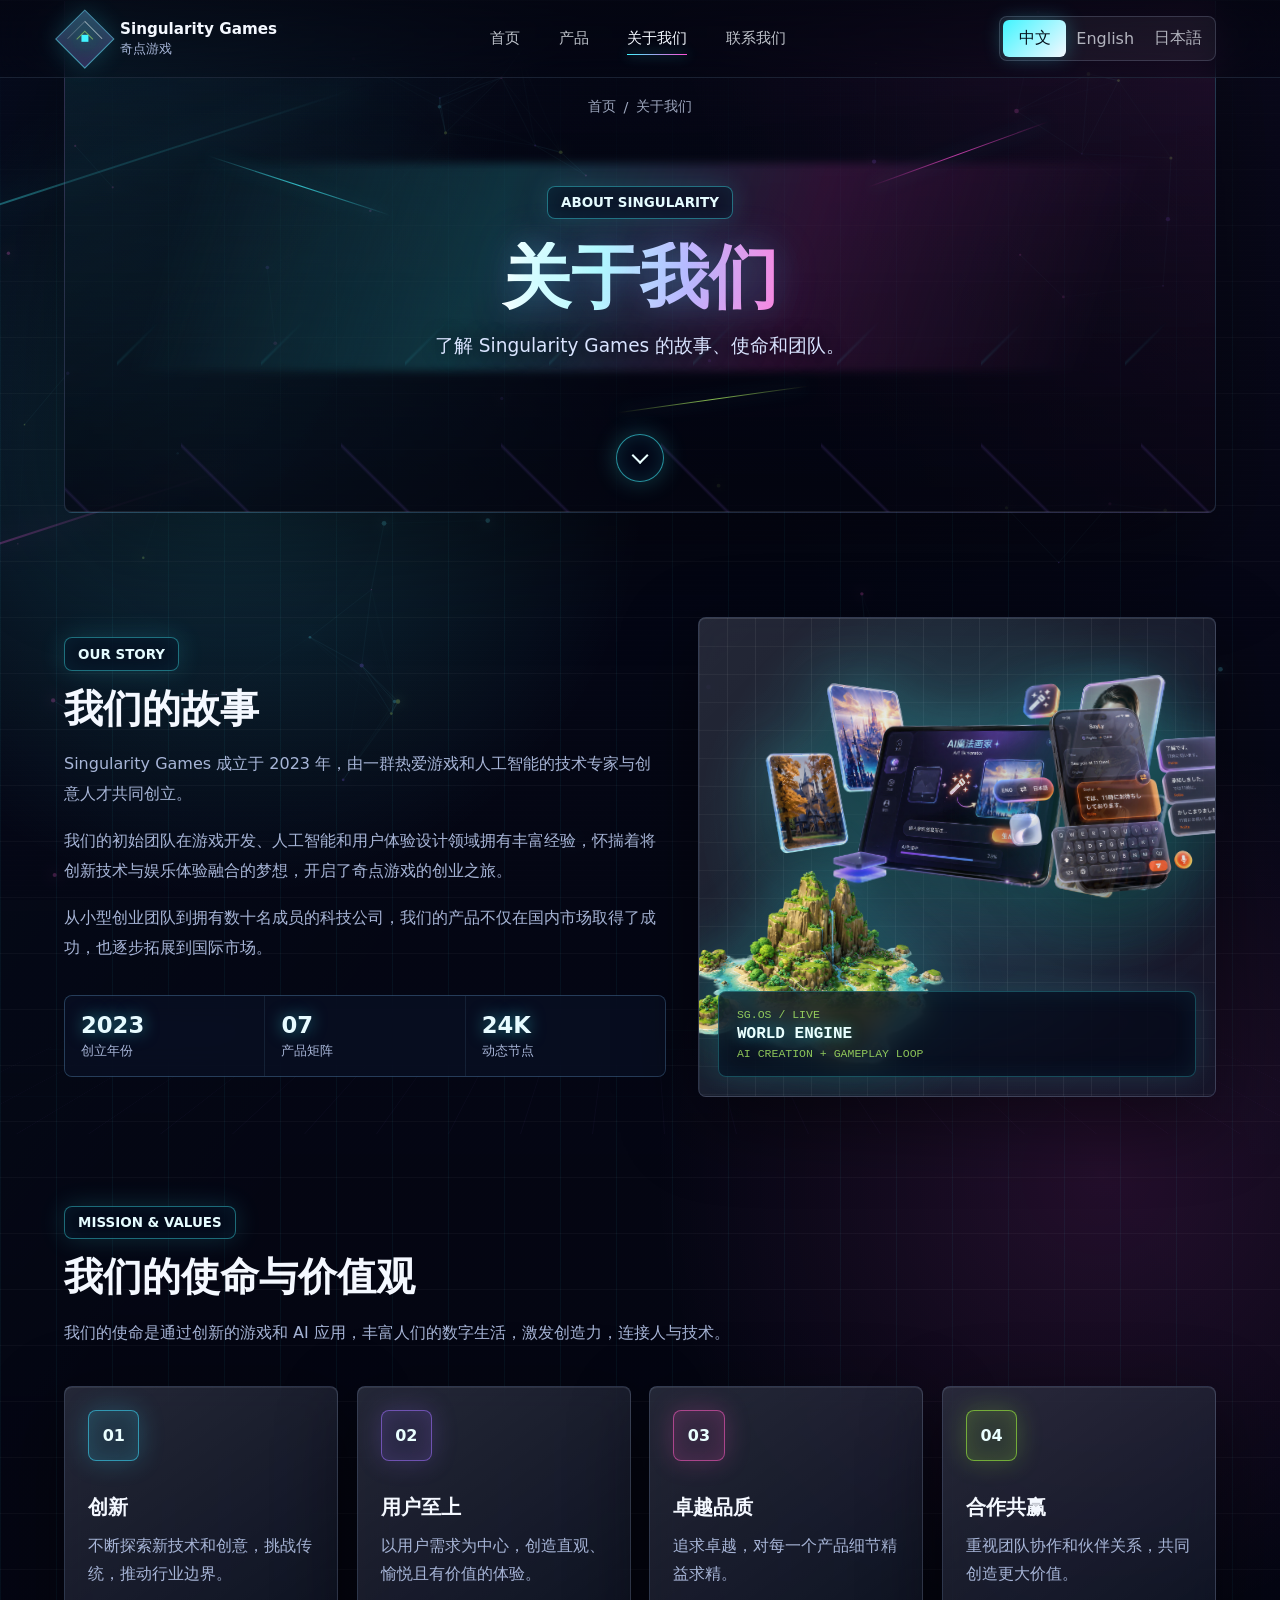
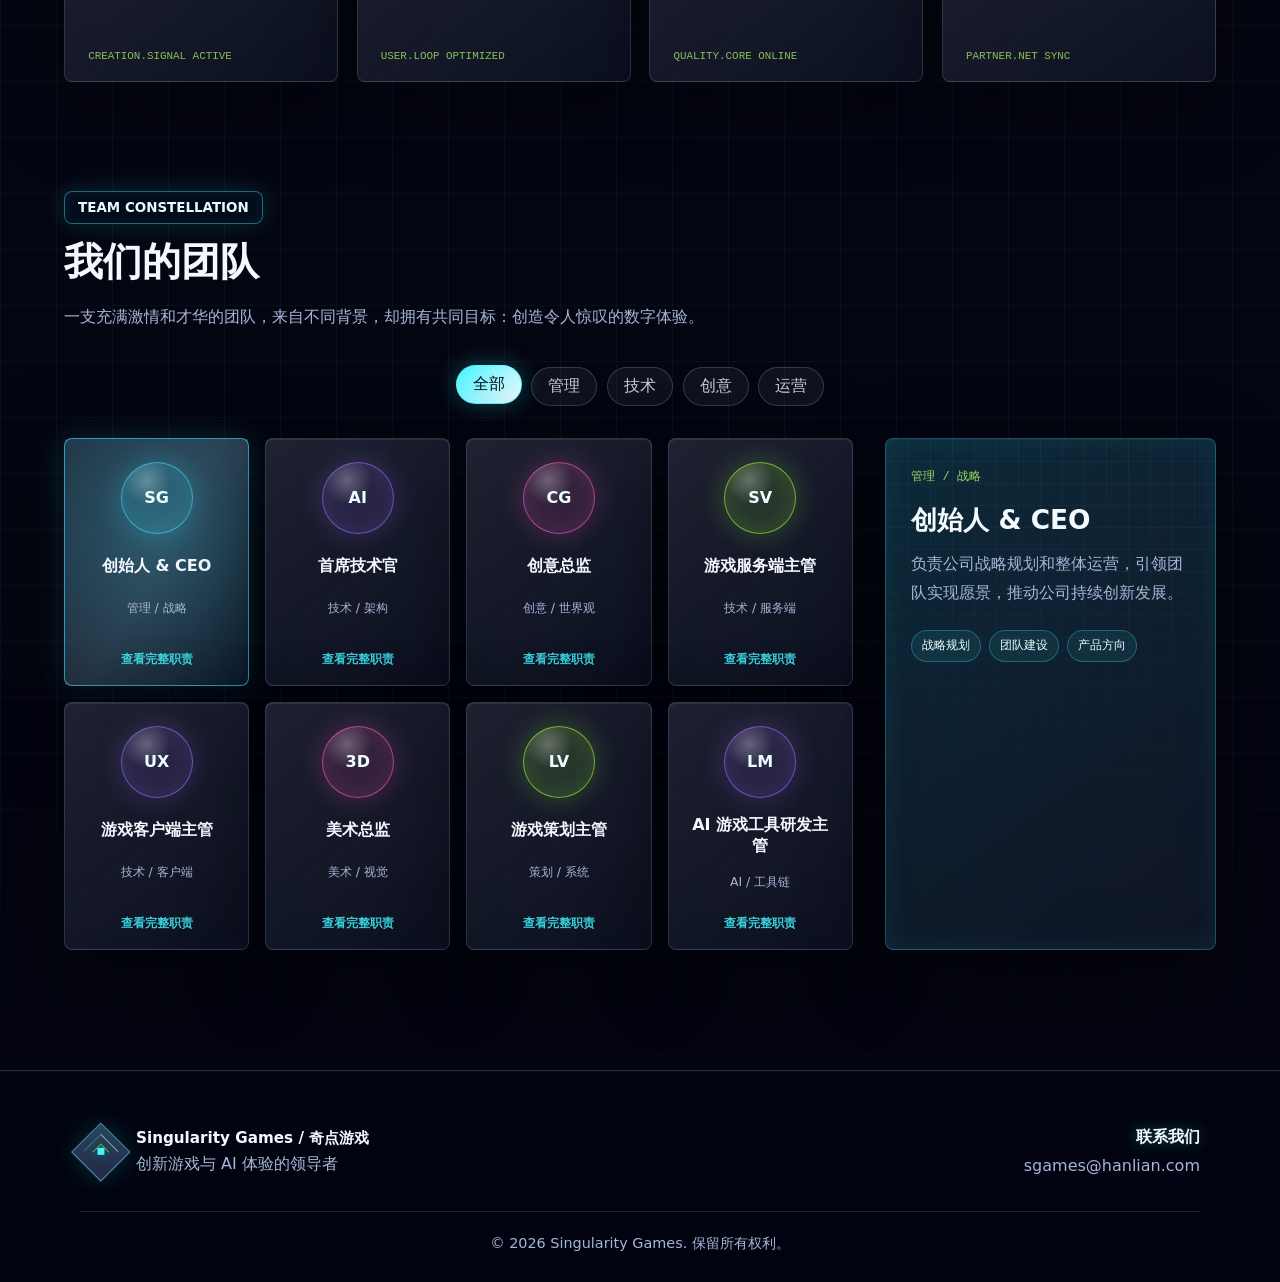
==== commit 56e83ec8: "Add Island Winner detail page" ====
--- a/about.html
+++ b/about.html
@@ -8,7 +8,7 @@
       content="了解 Singularity Games / 奇点游戏的故事、使命、价值观与团队。"
     />
     <title>关于我们 - Singularity Games / 奇点游戏</title>
-    <link rel="stylesheet" href="./styles.css?v=font-zh-1" />
+    <link rel="stylesheet" href="./styles.css?v=game-detail-1" />
   </head>
   <body>
     <canvas id="particleCanvas" class="particle-canvas" aria-hidden="true"></canvas>
@@ -277,6 +277,6 @@
       <p class="copyright">© 2026 Singularity Games. 保留所有权利。</p>
     </footer>
 
-    <script src="./app.js"></script>
+    <script src="./app.js?v=game-detail-1"></script>
   </body>
 </html>
--- a/styles.css
+++ b/styles.css
@@ -2403,6 +2403,724 @@
   z-index: 1;
 }
 
+.game-detail-hero {
+  position: relative;
+  isolation: isolate;
+  overflow: hidden;
+  min-height: 100svh;
+  display: grid;
+  align-items: center;
+  padding: clamp(7.4rem, 11vh, 9rem) 5vw 5.5rem;
+  border-bottom: 1px solid rgba(147, 197, 253, 0.14);
+  background:
+    radial-gradient(circle at 14% 22%, rgba(66, 245, 255, 0.14), transparent 28rem),
+    radial-gradient(circle at 82% 16%, rgba(255, 79, 216, 0.14), transparent 28rem),
+    linear-gradient(180deg, rgba(5, 9, 26, 0.28), rgba(4, 5, 16, 0.84));
+}
+
+.game-detail-hero::before,
+.game-detail-hero::after {
+  content: "";
+  position: absolute;
+  inset: 0;
+  z-index: -1;
+  pointer-events: none;
+}
+
+.game-detail-hero::before {
+  background-image:
+    linear-gradient(90deg, rgba(66, 245, 255, 0.055) 1px, transparent 1px),
+    linear-gradient(rgba(255, 255, 255, 0.035) 1px, transparent 1px);
+  background-size: 56px 56px;
+  mask-image: linear-gradient(180deg, transparent 0, #000 13%, #000 88%, transparent 100%);
+}
+
+.game-detail-hero::after {
+  left: -10vw;
+  top: 50%;
+  width: 120vw;
+  height: 12rem;
+  background: linear-gradient(90deg, transparent, rgba(66, 245, 255, 0.16), rgba(255, 79, 216, 0.12), transparent);
+  transform: translateY(-50%) skewX(-18deg);
+  filter: blur(3px);
+}
+
+.game-detail-hero-shell {
+  position: relative;
+  width: min(82rem, 100%);
+  margin: 0 auto;
+  display: grid;
+  grid-template-columns: minmax(0, 0.9fr) minmax(0, 1.1fr);
+  gap: clamp(2rem, 4vw, 4rem);
+  align-items: center;
+}
+
+.game-detail-copy {
+  position: relative;
+  z-index: 2;
+}
+
+.game-breadcrumb {
+  position: static;
+  transform: none;
+  width: fit-content;
+  max-width: 100%;
+  margin: 0 0 1.2rem;
+  padding: 0.48rem 0.72rem;
+}
+
+.game-detail-copy h1 {
+  margin: 0;
+  max-width: 8em;
+  font-size: clamp(3.15rem, 6.7vw, 6.4rem);
+  line-height: 0.98;
+  font-weight: 900;
+  letter-spacing: 0;
+  background: linear-gradient(95deg, #ffffff 0%, #c8fbff 34%, #d6c5ff 60%, #ff8be7 100%);
+  -webkit-background-clip: text;
+  color: transparent;
+  text-shadow: 0 0 26px rgba(66, 245, 255, 0.22), 0 0 54px rgba(255, 79, 216, 0.16);
+  filter: drop-shadow(0 0 18px rgba(66, 245, 255, 0.18));
+}
+
+.game-detail-copy > p {
+  max-width: 38rem;
+  margin: 1.25rem 0 0;
+  color: #dce8ff;
+  font-size: clamp(1.05rem, 1.45vw, 1.32rem);
+  line-height: 1.72;
+  font-weight: 660;
+  text-shadow: 0 0 18px rgba(4, 5, 16, 0.86);
+}
+
+.game-detail-actions {
+  display: flex;
+  flex-wrap: wrap;
+  gap: 1rem;
+  margin-top: 2rem;
+}
+
+.game-signal-grid {
+  width: min(37rem, 100%);
+  display: grid;
+  grid-template-columns: repeat(3, minmax(0, 1fr));
+  gap: 1px;
+  margin-top: 2rem;
+  overflow: hidden;
+  border: 1px solid rgba(123, 191, 255, 0.2);
+  border-radius: 8px;
+  background: rgba(123, 191, 255, 0.16);
+  box-shadow: 0 0 42px rgba(66, 245, 255, 0.09);
+  backdrop-filter: blur(18px);
+}
+
+.game-signal-grid div {
+  display: grid;
+  gap: 0.3rem;
+  min-height: 5.2rem;
+  padding: 1rem;
+  background: rgba(4, 8, 24, 0.76);
+}
+
+.game-signal-grid strong {
+  color: #e7fbff;
+  font-size: clamp(1.38rem, 2vw, 1.8rem);
+  line-height: 1;
+  text-shadow: 0 0 18px rgba(66, 245, 255, 0.5);
+}
+
+.game-signal-grid span {
+  color: var(--muted);
+  font-size: 0.84rem;
+  font-weight: 680;
+}
+
+.game-hero-media {
+  --rx: 0deg;
+  --ry: 0deg;
+  position: relative;
+  overflow: hidden;
+  min-height: clamp(24rem, 46vw, 38rem);
+  border: 1px solid rgba(147, 197, 253, 0.22);
+  border-radius: 8px;
+  background:
+    linear-gradient(135deg, rgba(255, 255, 255, 0.1), rgba(255, 255, 255, 0.02)),
+    rgba(8, 14, 34, 0.62);
+  box-shadow:
+    0 30px 100px rgba(0, 0, 0, 0.5),
+    0 0 70px rgba(66, 245, 255, 0.12),
+    inset 0 1px 0 rgba(255, 255, 255, 0.08);
+  transform: rotateX(var(--rx)) rotateY(var(--ry));
+  transform-style: preserve-3d;
+  transition: transform 220ms ease, border-color 220ms ease, box-shadow 220ms ease;
+}
+
+.game-hero-media:hover,
+.game-hero-media:focus-within {
+  border-color: rgba(66, 245, 255, 0.64);
+  box-shadow:
+    0 34px 110px rgba(0, 0, 0, 0.56),
+    0 0 82px rgba(66, 245, 255, 0.18),
+    0 0 46px rgba(255, 79, 216, 0.12),
+    inset 0 1px 0 rgba(255, 255, 255, 0.12);
+}
+
+.game-hero-media::before,
+.game-hero-media::after {
+  content: "";
+  position: absolute;
+  pointer-events: none;
+}
+
+.game-hero-media::before {
+  inset: 0;
+  z-index: 2;
+  background:
+    linear-gradient(180deg, rgba(4, 5, 16, 0.08), rgba(4, 5, 16, 0.42)),
+    radial-gradient(circle at 68% 30%, rgba(66, 245, 255, 0.16), transparent 18rem);
+}
+
+.game-hero-media::after {
+  z-index: 3;
+  left: -28%;
+  top: 0;
+  width: 40%;
+  height: 100%;
+  background: linear-gradient(90deg, transparent, rgba(255, 255, 255, 0.3), transparent);
+  transform: skewX(-18deg);
+  animation: gameMediaSweep 5.6s ease-in-out infinite;
+}
+
+.game-hero-media img {
+  display: block;
+  width: 100%;
+  height: 100%;
+  min-height: inherit;
+  object-fit: cover;
+  object-position: center;
+  transform: scale(1.04);
+  filter: saturate(1.08) contrast(1.05) brightness(0.82);
+  transition: transform 420ms ease, filter 420ms ease;
+}
+
+.game-hero-media:hover img {
+  transform: scale(1.09);
+  filter: saturate(1.16) contrast(1.08) brightness(0.88);
+}
+
+.game-hero-hud {
+  position: absolute;
+  left: clamp(1rem, 2vw, 1.4rem);
+  right: clamp(1rem, 2vw, 1.4rem);
+  bottom: clamp(1rem, 2vw, 1.4rem);
+  z-index: 4;
+  display: grid;
+  gap: 0.35rem;
+  width: min(25rem, calc(100% - 2rem));
+  padding: 1rem 1.1rem;
+  border: 1px solid rgba(66, 245, 255, 0.24);
+  border-radius: 8px;
+  background: rgba(4, 8, 24, 0.7);
+  box-shadow: 0 0 34px rgba(66, 245, 255, 0.16), inset 0 1px 0 rgba(255, 255, 255, 0.08);
+  backdrop-filter: blur(18px);
+}
+
+.game-hero-hud span,
+.game-hud-label,
+.game-shot-card span,
+.game-gallery-caption span {
+  color: rgba(184, 255, 106, 0.86);
+  font-family: ui-monospace, SFMono-Regular, Menlo, Consolas, monospace;
+  font-size: 0.72rem;
+  font-weight: 800;
+}
+
+.game-hero-hud strong {
+  color: #fff4b0;
+  font-size: clamp(1.6rem, 3vw, 2.35rem);
+  line-height: 1;
+  text-shadow: 0 0 20px rgba(255, 200, 87, 0.4);
+}
+
+.game-hero-hud small {
+  color: #d8e5ff;
+  font-weight: 760;
+}
+
+.game-story-section,
+.game-feature-section,
+.game-gallery-section {
+  background:
+    linear-gradient(180deg, rgba(5, 9, 26, 0.58), rgba(4, 5, 16, 0.82)),
+    linear-gradient(120deg, rgba(66, 245, 255, 0.08), transparent 46%),
+    linear-gradient(250deg, rgba(255, 79, 216, 0.08), transparent 50%);
+}
+
+.game-story-grid {
+  width: min(78rem, 100%);
+  margin: 0 auto;
+  display: grid;
+  grid-template-columns: minmax(0, 1.12fr) minmax(18rem, 0.58fr);
+  gap: clamp(1.6rem, 4vw, 3.4rem);
+  align-items: stretch;
+}
+
+.game-story-copy {
+  padding: clamp(1.4rem, 3vw, 2.4rem);
+  border: 1px solid rgba(184, 210, 255, 0.15);
+  border-radius: 8px;
+  background:
+    linear-gradient(135deg, rgba(255, 255, 255, 0.08), rgba(255, 255, 255, 0.02)),
+    rgba(8, 14, 34, 0.54);
+  box-shadow: var(--shadow), inset 0 1px 0 rgba(255, 255, 255, 0.07);
+  backdrop-filter: blur(18px);
+}
+
+.game-story-copy h2 {
+  margin: 0 0 1rem;
+  font-size: clamp(2rem, 3.4vw, 3.4rem);
+  line-height: 1.1;
+  background: linear-gradient(96deg, #ffffff, #c8fbff 36%, #ff8be7);
+  -webkit-background-clip: text;
+  color: transparent;
+}
+
+.game-hud-panel {
+  --rx: 0deg;
+  --ry: 0deg;
+  position: relative;
+  overflow: hidden;
+  display: grid;
+  align-content: center;
+  gap: 1.25rem;
+  min-height: 31rem;
+  padding: 1.8rem;
+  border: 1px solid rgba(66, 245, 255, 0.22);
+  border-radius: 8px;
+  background:
+    linear-gradient(145deg, rgba(66, 245, 255, 0.12), rgba(255, 79, 216, 0.08)),
+    rgba(5, 11, 30, 0.7);
+  box-shadow: var(--shadow), inset 0 0 42px rgba(66, 245, 255, 0.08);
+  backdrop-filter: blur(20px);
+  transform: rotateX(var(--rx)) rotateY(var(--ry));
+  transition: transform 220ms ease, border-color 220ms ease, box-shadow 220ms ease;
+}
+
+.game-hud-panel::before {
+  content: "";
+  position: absolute;
+  inset: 0;
+  background-image:
+    linear-gradient(90deg, rgba(66, 245, 255, 0.08) 1px, transparent 1px),
+    linear-gradient(rgba(255, 255, 255, 0.04) 1px, transparent 1px);
+  background-size: 28px 28px;
+  mask-image: linear-gradient(180deg, #000, transparent 82%);
+}
+
+.game-hud-panel:hover,
+.game-hud-panel:focus-within {
+  border-color: rgba(66, 245, 255, 0.66);
+  box-shadow: 0 32px 100px rgba(0, 0, 0, 0.56), 0 0 52px rgba(66, 245, 255, 0.18);
+}
+
+.game-hud-panel > * {
+  position: relative;
+  z-index: 1;
+}
+
+.game-radar {
+  position: relative;
+  width: min(18rem, 100%);
+  aspect-ratio: 1;
+  margin: 0 auto;
+  border: 1px solid rgba(66, 245, 255, 0.45);
+  border-radius: 50%;
+  background:
+    radial-gradient(circle, rgba(66, 245, 255, 0.16), transparent 18%),
+    repeating-radial-gradient(circle, transparent 0 2.7rem, rgba(66, 245, 255, 0.16) 2.75rem 2.8rem);
+  box-shadow: inset 0 0 45px rgba(66, 245, 255, 0.14), 0 0 40px rgba(66, 245, 255, 0.12);
+}
+
+.game-radar::before {
+  content: "";
+  position: absolute;
+  inset: 50% auto auto 50%;
+  width: 48%;
+  height: 1px;
+  background: linear-gradient(90deg, rgba(184, 255, 106, 0.9), transparent);
+  transform-origin: left center;
+  animation: gameRadarSweep 3.6s linear infinite;
+}
+
+.game-radar span {
+  position: absolute;
+  width: 0.55rem;
+  aspect-ratio: 1;
+  border-radius: 50%;
+  background: var(--cyan);
+  box-shadow: 0 0 18px var(--cyan);
+}
+
+.game-radar span:nth-child(1) {
+  left: 28%;
+  top: 36%;
+}
+
+.game-radar span:nth-child(2) {
+  right: 26%;
+  top: 54%;
+  background: var(--magenta);
+  box-shadow: 0 0 18px var(--magenta);
+}
+
+.game-radar span:nth-child(3) {
+  left: 52%;
+  bottom: 26%;
+  background: var(--lime);
+  box-shadow: 0 0 18px var(--lime);
+}
+
+.game-hud-lines {
+  display: grid;
+  gap: 0.55rem;
+  color: rgba(216, 229, 255, 0.86);
+  font-family: ui-monospace, SFMono-Regular, Menlo, Consolas, monospace;
+  font-size: 0.78rem;
+}
+
+.game-hud-lines span {
+  padding: 0.6rem 0.72rem;
+  border: 1px solid rgba(184, 210, 255, 0.13);
+  border-radius: 6px;
+  background: rgba(3, 7, 20, 0.58);
+}
+
+.game-showcase-grid {
+  width: min(78rem, 100%);
+  margin: 2.2rem auto 0;
+  display: grid;
+  grid-template-columns: repeat(3, minmax(0, 1fr));
+  gap: 1.2rem;
+  perspective: 1200px;
+}
+
+.game-shot-card {
+  --rx: 0deg;
+  --ry: 0deg;
+  --glow: hsl(var(--accent) / 0.2);
+  position: relative;
+  min-height: 25rem;
+  overflow: hidden;
+  display: grid;
+  align-content: end;
+  border: 1px solid rgba(184, 210, 255, 0.18);
+  border-radius: 8px;
+  background: rgba(8, 14, 34, 0.62);
+  box-shadow: var(--shadow), inset 0 1px 0 rgba(255, 255, 255, 0.08);
+  transform: rotateX(var(--rx)) rotateY(var(--ry));
+  transform-style: preserve-3d;
+  transition: transform 220ms ease, border-color 220ms ease, box-shadow 220ms ease;
+}
+
+.game-shot-card:hover,
+.game-shot-card:focus-visible {
+  transform: rotateX(var(--rx)) rotateY(var(--ry)) translateY(-10px);
+  border-color: hsl(var(--accent) / 0.72);
+  box-shadow: 0 28px 90px rgba(0, 0, 0, 0.56), 0 0 38px var(--glow);
+  outline: 0;
+}
+
+.game-shot-card::before {
+  content: "";
+  position: absolute;
+  inset: 0;
+  z-index: 1;
+  background:
+    linear-gradient(180deg, rgba(4, 5, 16, 0), rgba(4, 5, 16, 0.3) 44%, rgba(4, 5, 16, 0.76)),
+    radial-gradient(circle at var(--mx, 50%) var(--my, 40%), hsl(var(--accent) / 0.22), transparent 17rem);
+  transition: opacity 220ms ease;
+}
+
+.game-shot-card img {
+  position: absolute;
+  inset: 0;
+  width: 100%;
+  height: 100%;
+  object-fit: cover;
+  filter: saturate(1.16) contrast(1.08) brightness(0.92);
+  transform: scale(1.03);
+  transition: transform 360ms ease, filter 360ms ease;
+}
+
+.game-shot-card:hover img,
+.game-shot-card:focus-visible img {
+  transform: scale(1.1);
+  filter: saturate(1.24) contrast(1.1) brightness(1);
+}
+
+.game-shot-card div {
+  position: relative;
+  z-index: 2;
+  display: grid;
+  gap: 0.45rem;
+  padding: 1.4rem;
+}
+
+.game-shot-card h3 {
+  margin: 0;
+  color: #f7fbff;
+  font-size: clamp(1.45rem, 2.2vw, 2rem);
+  text-shadow: 0 0 18px hsl(var(--accent) / 0.32);
+}
+
+.game-shot-card p {
+  margin: 0;
+  color: #dbe6ff;
+  line-height: 1.6;
+  font-weight: 680;
+}
+
+.game-feature-grid {
+  width: min(78rem, 100%);
+  margin: 1.35rem auto 0;
+  display: grid;
+  grid-template-columns: repeat(3, minmax(0, 1fr));
+  gap: 1.05rem;
+}
+
+.game-feature-card {
+  --rx: 0deg;
+  --ry: 0deg;
+  position: relative;
+  overflow: hidden;
+  min-height: 14rem;
+  padding: 1.35rem;
+  border: 1px solid rgba(184, 210, 255, 0.16);
+  border-radius: 8px;
+  background:
+    linear-gradient(145deg, rgba(255, 255, 255, 0.1), rgba(255, 255, 255, 0.02)),
+    rgba(8, 14, 34, 0.58);
+  box-shadow: 0 18px 70px rgba(0, 0, 0, 0.28), inset 0 1px 0 rgba(255, 255, 255, 0.07);
+  transform: rotateX(var(--rx)) rotateY(var(--ry));
+  transform-style: preserve-3d;
+  transition: transform 220ms ease, border-color 220ms ease, box-shadow 220ms ease;
+}
+
+.game-feature-card::before {
+  content: "";
+  position: absolute;
+  inset: 0 auto 0 0;
+  width: 3px;
+  background: linear-gradient(180deg, var(--cyan), var(--violet), var(--magenta), var(--amber));
+  box-shadow: 0 0 20px rgba(66, 245, 255, 0.44);
+}
+
+.game-feature-card::after {
+  content: "";
+  position: absolute;
+  inset: 0;
+  background:
+    radial-gradient(circle at var(--mx, 50%) var(--my, 40%), rgba(66, 245, 255, 0.18), transparent 13rem),
+    linear-gradient(120deg, transparent, rgba(255, 255, 255, 0.08), transparent);
+  opacity: 0;
+  pointer-events: none;
+  transition: opacity 220ms ease;
+}
+
+.game-feature-card:hover,
+.game-feature-card:focus-visible {
+  transform: rotateX(var(--rx)) rotateY(var(--ry)) translateY(-8px);
+  border-color: rgba(66, 245, 255, 0.52);
+  box-shadow: 0 24px 80px rgba(0, 0, 0, 0.42), 0 0 32px rgba(66, 245, 255, 0.12);
+  outline: 0;
+}
+
+.game-feature-card:hover::after,
+.game-feature-card:focus-visible::after {
+  opacity: 1;
+}
+
+.game-feature-card span {
+  display: inline-grid;
+  place-items: center;
+  width: 2.2rem;
+  height: 2.2rem;
+  margin-bottom: 1rem;
+  color: #08101f;
+  border-radius: 6px;
+  background: linear-gradient(135deg, var(--cyan), var(--violet));
+  box-shadow: 0 0 22px rgba(66, 245, 255, 0.25);
+  font-weight: 900;
+}
+
+.game-feature-card h3 {
+  margin: 0 0 0.55rem;
+  color: #f7fbff;
+  font-size: 1.2rem;
+}
+
+.game-feature-card p {
+  margin: 0;
+  color: var(--muted);
+  line-height: 1.72;
+  font-size: 0.95rem;
+}
+
+.game-gallery-layout {
+  width: min(78rem, 100%);
+  margin: 2.1rem auto 0;
+  display: grid;
+  grid-template-columns: minmax(0, 1fr) minmax(14rem, 20rem);
+  gap: 1.2rem;
+  align-items: stretch;
+}
+
+.game-gallery-viewer {
+  --rx: 0deg;
+  --ry: 0deg;
+  position: relative;
+  overflow: hidden;
+  min-height: clamp(26rem, 47vw, 40rem);
+  border: 1px solid rgba(147, 197, 253, 0.2);
+  border-radius: 8px;
+  background: rgba(8, 14, 34, 0.66);
+  box-shadow: var(--shadow), 0 0 58px rgba(66, 245, 255, 0.12);
+  transform: rotateX(var(--rx)) rotateY(var(--ry));
+  transition: transform 220ms ease, border-color 220ms ease, box-shadow 220ms ease;
+}
+
+.game-gallery-viewer:hover,
+.game-gallery-viewer:focus-within {
+  border-color: rgba(66, 245, 255, 0.62);
+  box-shadow: 0 32px 100px rgba(0, 0, 0, 0.54), 0 0 70px rgba(66, 245, 255, 0.18);
+}
+
+.game-gallery-viewer::before {
+  content: "";
+  position: absolute;
+  inset: 0;
+  z-index: 1;
+  background:
+    linear-gradient(180deg, rgba(4, 5, 16, 0.02), rgba(4, 5, 16, 0.76)),
+    linear-gradient(120deg, rgba(66, 245, 255, 0.08), transparent 46%);
+  pointer-events: none;
+}
+
+.game-gallery-viewer img {
+  display: block;
+  width: 100%;
+  height: 100%;
+  min-height: inherit;
+  object-fit: cover;
+  object-position: center;
+  filter: saturate(1.08) contrast(1.06) brightness(0.86);
+  transform: scale(1.02);
+  transition: opacity 160ms ease, transform 320ms ease, filter 320ms ease;
+}
+
+.game-gallery-viewer img.is-switching {
+  opacity: 0;
+  transform: scale(1.06);
+}
+
+.game-gallery-caption {
+  position: absolute;
+  left: clamp(1rem, 2vw, 1.5rem);
+  right: clamp(1rem, 2vw, 1.5rem);
+  bottom: clamp(1rem, 2vw, 1.5rem);
+  z-index: 2;
+  max-width: 35rem;
+  padding: 1rem 1.1rem;
+  border: 1px solid rgba(66, 245, 255, 0.22);
+  border-radius: 8px;
+  background: rgba(4, 8, 24, 0.72);
+  box-shadow: inset 0 1px 0 rgba(255, 255, 255, 0.08), 0 0 36px rgba(66, 245, 255, 0.12);
+  backdrop-filter: blur(18px);
+}
+
+.game-gallery-caption h3 {
+  margin: 0.35rem 0 0;
+  color: #f7fbff;
+  font-size: clamp(1.55rem, 2.5vw, 2.35rem);
+  line-height: 1.05;
+}
+
+.game-gallery-caption p {
+  margin: 0.55rem 0 0;
+  color: #dce8ff;
+  line-height: 1.62;
+  font-weight: 680;
+}
+
+.game-gallery-thumbs {
+  display: grid;
+  grid-template-columns: 1fr;
+  gap: 0.8rem;
+}
+
+.game-gallery-thumbs button {
+  position: relative;
+  overflow: hidden;
+  min-height: 7.4rem;
+  padding: 0;
+  border: 1px solid rgba(184, 210, 255, 0.16);
+  border-radius: 8px;
+  background: rgba(8, 14, 34, 0.72);
+  box-shadow: 0 14px 46px rgba(0, 0, 0, 0.25);
+  cursor: pointer;
+  transition: transform 180ms ease, border-color 180ms ease, box-shadow 180ms ease;
+}
+
+.game-gallery-thumbs button::before {
+  content: "";
+  position: absolute;
+  inset: 0;
+  z-index: 1;
+  background: linear-gradient(180deg, rgba(4, 5, 16, 0.04), rgba(4, 5, 16, 0.42));
+  pointer-events: none;
+}
+
+.game-gallery-thumbs button:hover,
+.game-gallery-thumbs button:focus-visible,
+.game-gallery-thumbs button.is-active {
+  transform: translateY(-4px);
+  border-color: rgba(66, 245, 255, 0.64);
+  box-shadow: 0 20px 62px rgba(0, 0, 0, 0.36), 0 0 28px rgba(66, 245, 255, 0.14);
+  outline: 0;
+}
+
+.game-gallery-thumbs button.is-active::after {
+  content: "";
+  position: absolute;
+  inset: 0 auto 0 0;
+  z-index: 2;
+  width: 4px;
+  background: linear-gradient(180deg, var(--cyan), var(--magenta));
+  box-shadow: 0 0 18px rgba(66, 245, 255, 0.62);
+}
+
+.game-gallery-thumbs img {
+  display: block;
+  width: 100%;
+  height: 100%;
+  min-height: inherit;
+  object-fit: cover;
+  filter: saturate(1.04) contrast(1.04) brightness(0.82);
+  transform: scale(1.02);
+  transition: transform 220ms ease, filter 220ms ease;
+}
+
+.game-gallery-thumbs button:hover img,
+.game-gallery-thumbs button:focus-visible img,
+.game-gallery-thumbs button.is-active img {
+  transform: scale(1.08);
+  filter: saturate(1.14) contrast(1.08) brightness(0.95);
+}
+
+.game-detail-cta {
+  border-top-color: rgba(147, 197, 253, 0.16);
+}
+
 .spark {
   position: fixed;
   left: var(--x);
@@ -2756,6 +3474,27 @@
   }
 }
 
+@keyframes gameMediaSweep {
+  0%,
+  58% {
+    transform: translateX(0) skewX(-18deg);
+    opacity: 0;
+  }
+  68% {
+    opacity: 0.72;
+  }
+  100% {
+    transform: translateX(360%) skewX(-18deg);
+    opacity: 0;
+  }
+}
+
+@keyframes gameRadarSweep {
+  to {
+    transform: rotate(360deg);
+  }
+}
+
 @keyframes footerScan {
   to {
     transform: translateY(100%);
@@ -2792,12 +3531,17 @@
 
   .about-story-grid,
   .team-layout,
-  .contact-grid {
+  .contact-grid,
+  .game-detail-hero-shell,
+  .game-story-grid,
+  .game-gallery-layout {
     grid-template-columns: 1fr;
   }
 
   .value-grid,
-  .team-grid {
+  .team-grid,
+  .game-showcase-grid,
+  .game-feature-grid {
     grid-template-columns: repeat(2, minmax(0, 1fr));
   }
 
@@ -2808,6 +3552,22 @@
 
   .contact-visual {
     min-height: 28rem;
+  }
+
+  .game-detail-copy h1 {
+    max-width: 10em;
+  }
+
+  .game-hero-media {
+    min-height: 29rem;
+  }
+
+  .game-gallery-thumbs {
+    grid-template-columns: repeat(5, minmax(0, 1fr));
+  }
+
+  .game-gallery-thumbs button {
+    min-height: 6rem;
   }
 
   .advantage-grid {
@@ -2884,6 +3644,54 @@
 
   .product-grid {
     grid-template-columns: 1fr;
+  }
+
+  .game-detail-hero {
+    padding: 6.9rem 1rem 4rem;
+  }
+
+  .game-detail-hero-shell {
+    gap: 1.4rem;
+  }
+
+  .game-breadcrumb {
+    width: 100%;
+    justify-content: center;
+    font-size: 0.74rem;
+  }
+
+  .game-detail-copy h1 {
+    max-width: 100%;
+    font-size: clamp(2.5rem, 13vw, 3.75rem);
+    text-align: center;
+  }
+
+  .game-detail-copy .section-kicker,
+  .game-detail-copy > p {
+    margin-left: auto;
+    margin-right: auto;
+    text-align: center;
+  }
+
+  .game-detail-actions {
+    display: grid;
+    grid-template-columns: 1fr;
+  }
+
+  .game-signal-grid {
+    grid-template-columns: 1fr;
+  }
+
+  .game-hero-media {
+    min-height: 21rem;
+  }
+
+  .game-hero-media img {
+    object-position: center;
+  }
+
+  .game-hero-hud {
+    width: auto;
   }
 
   .section {
@@ -2995,6 +3803,55 @@
 
   .about-story-grid {
     gap: 1.35rem;
+  }
+
+  .game-story-grid,
+  .game-showcase-grid,
+  .game-feature-grid,
+  .game-gallery-layout {
+    grid-template-columns: 1fr;
+  }
+
+  .game-story-copy {
+    padding: 1.15rem;
+  }
+
+  .game-hud-panel {
+    min-height: 25rem;
+    padding: 1.15rem;
+  }
+
+  .game-showcase-grid,
+  .game-gallery-layout {
+    gap: 0.95rem;
+  }
+
+  .game-shot-card {
+    min-height: 20rem;
+  }
+
+  .game-feature-card {
+    min-height: auto;
+    padding: 1.1rem 1rem 1.15rem;
+  }
+
+  .game-gallery-viewer {
+    min-height: 21rem;
+  }
+
+  .game-gallery-caption {
+    left: 0.85rem;
+    right: 0.85rem;
+    bottom: 0.85rem;
+    padding: 0.82rem;
+  }
+
+  .game-gallery-thumbs {
+    grid-template-columns: 1fr 1fr;
+  }
+
+  .game-gallery-thumbs button {
+    min-height: 5.9rem;
   }
 
   .story-copy h3,
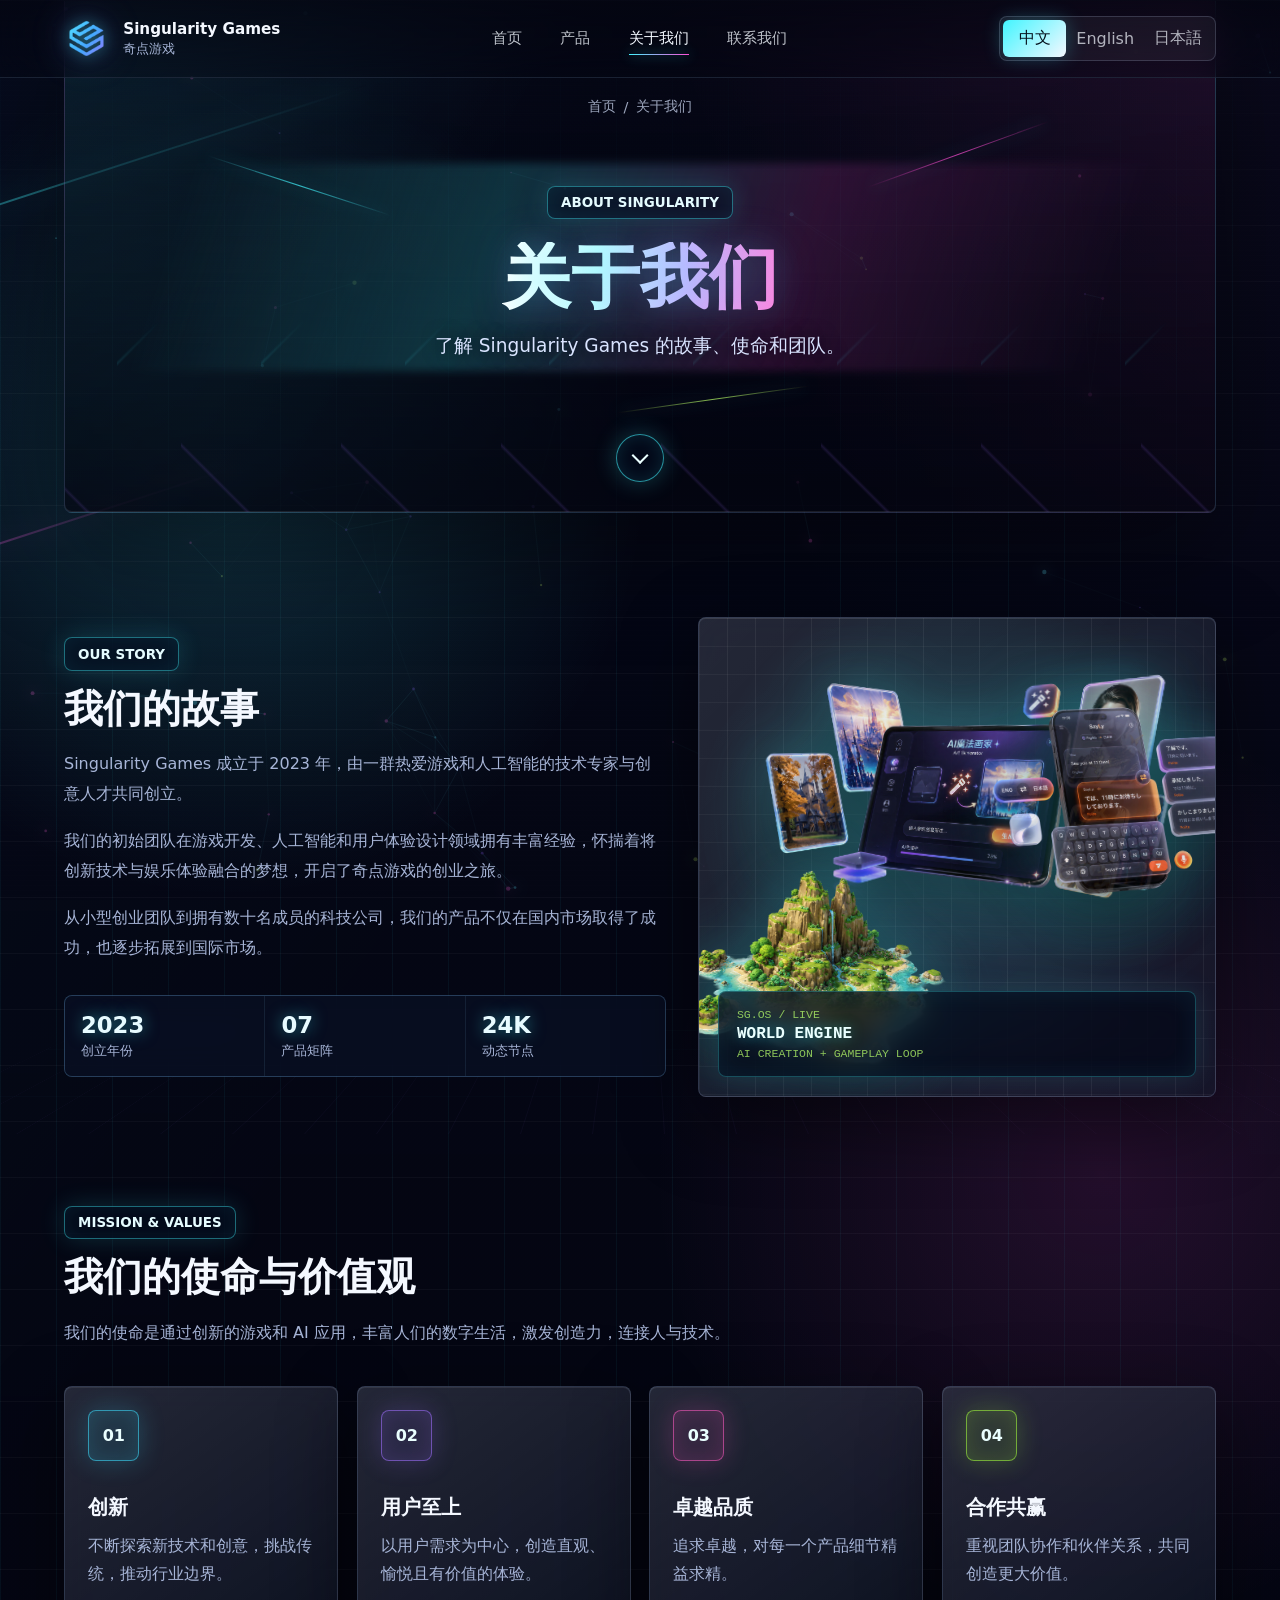
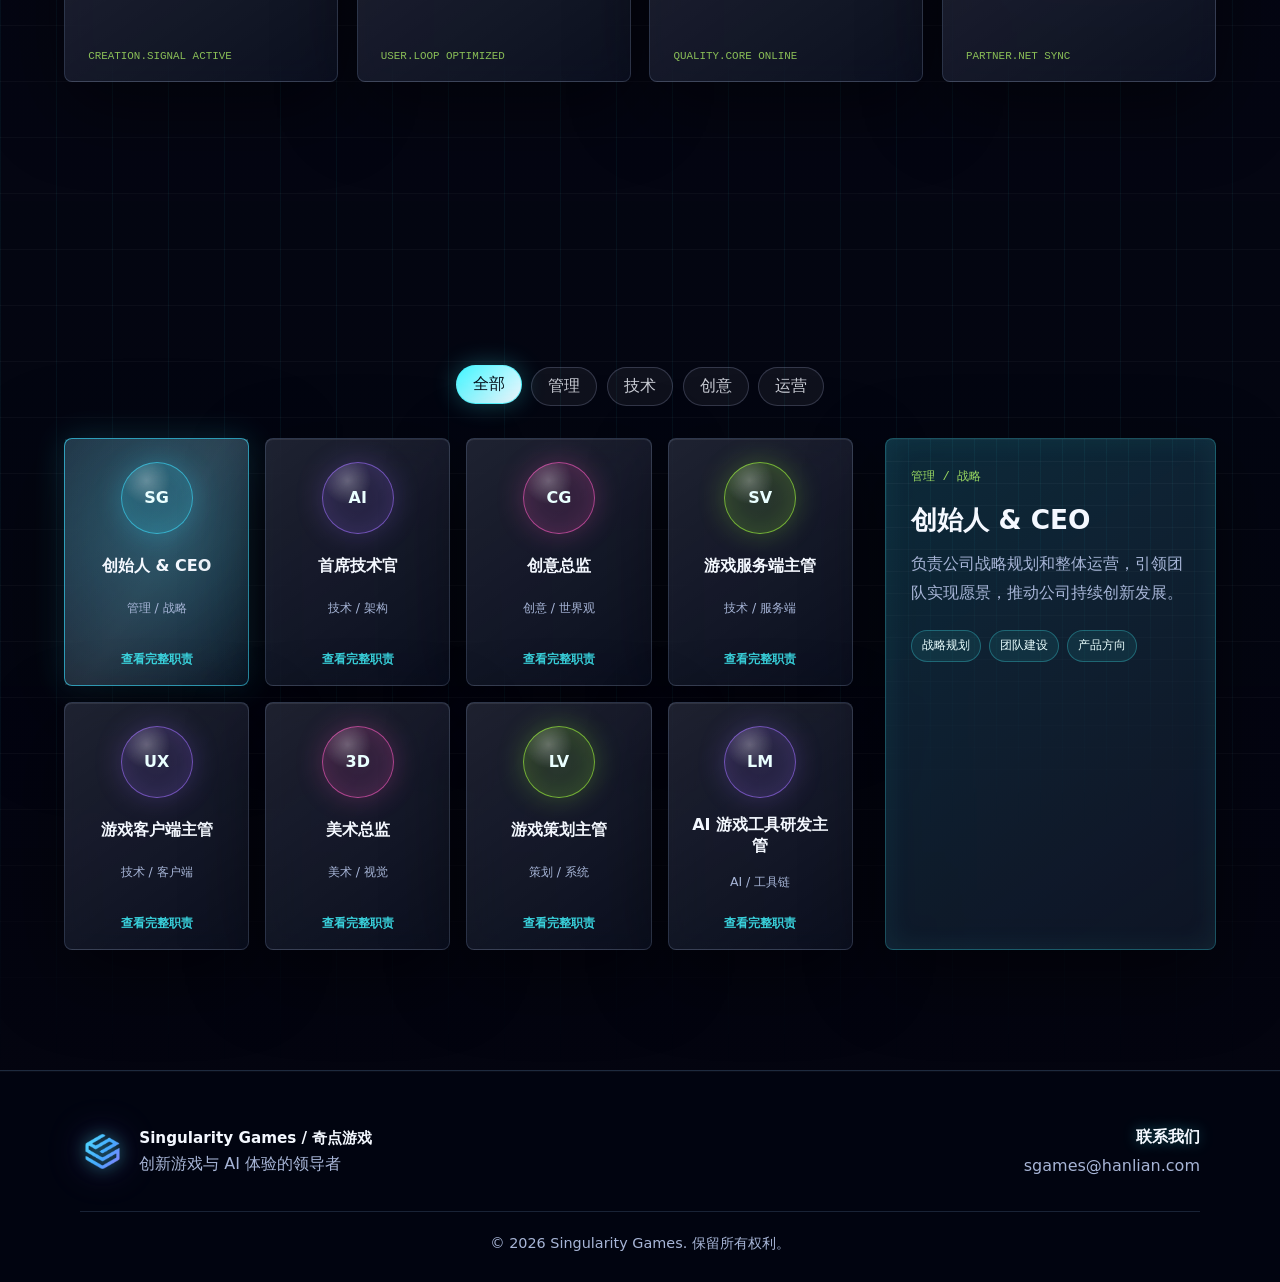
==== commit d7775d4a: "Refresh product detail experiences" ====
--- a/about.html
+++ b/about.html
@@ -8,7 +8,7 @@
       content="了解 Singularity Games / 奇点游戏的故事、使命、价值观与团队。"
     />
     <title>关于我们 - Singularity Games / 奇点游戏</title>
-    <link rel="stylesheet" href="./styles.css?v=game-detail-1" />
+    <link rel="stylesheet" href="./styles.css?v=brand-mark-1" />
   </head>
   <body>
     <canvas id="particleCanvas" class="particle-canvas" aria-hidden="true"></canvas>
--- a/styles.css
+++ b/styles.css
@@ -56,6 +56,18 @@
   font: inherit;
 }
 
+.sr-only {
+  position: absolute;
+  width: 1px;
+  height: 1px;
+  padding: 0;
+  margin: -1px;
+  overflow: hidden;
+  clip: rect(0, 0, 0, 0);
+  white-space: nowrap;
+  border: 0;
+}
+
 .particle-canvas,
 .burst-layer,
 .stage-bg {
@@ -201,40 +213,24 @@
 
 .brand-mark {
   position: relative;
-  display: inline-grid;
-  place-items: center;
-  width: 2.6rem;
-  height: 2.6rem;
+  display: inline-block;
+  width: 2.8rem;
+  height: 2.8rem;
   flex: 0 0 auto;
-  border: 1px solid rgba(102, 226, 255, 0.55);
-  background:
-    linear-gradient(135deg, rgba(66, 245, 255, 0.22), rgba(156, 109, 255, 0.12)),
-    rgba(255, 255, 255, 0.05);
-  box-shadow: 0 0 24px rgba(66, 245, 255, 0.18), inset 0 0 22px rgba(156, 109, 255, 0.18);
-  transform: rotate(45deg);
+  background: url("./assets/brand/singularity-layer-mark.png?v=1") center / contain no-repeat;
+  filter:
+    drop-shadow(0 0 8px rgba(66, 245, 255, 0.5))
+    drop-shadow(0 0 18px rgba(156, 109, 255, 0.3));
+  animation: brandMarkPulse 3.2s ease-in-out infinite;
 }
 
 .brand-mark::before,
 .brand-mark::after {
-  content: "";
-  position: absolute;
-  inset: 0.45rem;
-  border-top: 1px solid rgba(255, 255, 255, 0.58);
-  border-left: 1px solid rgba(255, 255, 255, 0.22);
-}
-
-.brand-mark::after {
-  inset: 0.85rem;
-  border-color: rgba(184, 255, 106, 0.5);
-  animation: logoPulse 2.8s ease-in-out infinite;
+  content: none;
 }
 
 .brand-mark span {
-  width: 0.42rem;
-  height: 0.42rem;
-  background: var(--cyan);
-  box-shadow: 0 0 20px var(--cyan);
-  transform: rotate(-45deg);
+  display: none;
 }
 
 .brand-copy {
@@ -339,7 +335,7 @@
   width: min(45rem, 100%);
   margin-left: min(3vw, 2.6rem);
   text-align: left;
-  transform: translateY(calc(-1 * var(--hero-lift)));
+  transform: translateY(calc(-1 * var(--hero-lift) - 56px));
 }
 
 .eyebrow,
@@ -1970,6 +1966,12 @@
   animation: plusPulse 2.4s ease-in-out infinite;
 }
 
+.plus-core span {
+  display: block;
+  line-height: 1;
+  transform: translateY(-0.08em);
+}
+
 .product-copy {
   position: relative;
   z-index: 2;
@@ -2606,6 +2608,46 @@
 .game-hero-media:hover img {
   transform: scale(1.09);
   filter: saturate(1.16) contrast(1.08) brightness(0.88);
+}
+
+.island-winner-hero-media {
+  background:
+    radial-gradient(circle at 50% 68%, rgba(255, 188, 92, 0.2), transparent 19rem),
+    radial-gradient(circle at 74% 24%, rgba(66, 245, 255, 0.14), transparent 18rem),
+    linear-gradient(145deg, rgba(255, 255, 255, 0.1), rgba(255, 255, 255, 0.015)),
+    rgba(8, 14, 34, 0.7);
+}
+
+.island-winner-hero-media::before {
+  background:
+    linear-gradient(180deg, rgba(4, 5, 16, 0.02), rgba(4, 5, 16, 0.38)),
+    radial-gradient(circle at 52% 62%, rgba(255, 188, 92, 0.16), transparent 18rem),
+    radial-gradient(circle at 70% 26%, rgba(66, 245, 255, 0.12), transparent 17rem);
+}
+
+.game-hero-media .island-winner-hero-art {
+  position: absolute;
+  left: 50%;
+  bottom: 3.5rem;
+  z-index: 1;
+  width: min(92%, 46rem);
+  height: auto;
+  min-height: 0;
+  object-fit: contain;
+  object-position: center bottom;
+  transform: translateX(-50%) scale(0.98);
+  filter:
+    saturate(1.08) contrast(1.04) brightness(1.02)
+    drop-shadow(0 30px 42px rgba(0, 0, 0, 0.48))
+    drop-shadow(0 0 34px rgba(255, 188, 92, 0.18));
+}
+
+.game-hero-media:hover .island-winner-hero-art {
+  transform: translateX(-50%) translateY(-2%) scale(1.03);
+  filter:
+    saturate(1.13) contrast(1.05) brightness(1.07)
+    drop-shadow(0 34px 50px rgba(0, 0, 0, 0.54))
+    drop-shadow(0 0 42px rgba(66, 245, 255, 0.2));
 }
 
 .game-hero-hud {
@@ -2880,6 +2922,65 @@
   font-weight: 680;
 }
 
+.island-showcase-card {
+  min-height: 27rem;
+  background:
+    radial-gradient(circle at 50% 28%, hsl(var(--accent) / 0.28), transparent 54%),
+    linear-gradient(160deg, rgba(18, 31, 53, 0.94), rgba(5, 9, 23, 0.98));
+}
+
+.island-showcase-card::before {
+  background:
+    linear-gradient(180deg, transparent 42%, rgba(4, 7, 18, 0.16) 58%, rgba(4, 7, 18, 0.94)),
+    radial-gradient(circle at var(--mx, 50%) var(--my, 34%), hsl(var(--accent) / 0.22), transparent 16rem);
+}
+
+.game-shot-card.island-showcase-card img {
+  inset: 0.65rem 0.65rem 4.7rem;
+  width: calc(100% - 1.3rem);
+  height: calc(100% - 5.35rem);
+  object-fit: contain;
+  object-position: center;
+  filter:
+    saturate(1.06)
+    contrast(1.04)
+    brightness(1.08)
+    drop-shadow(0 22px 28px rgba(0, 0, 0, 0.38));
+  transform: scale(0.96) translateY(0.1rem);
+}
+
+.game-shot-card.island-showcase-card:hover img,
+.game-shot-card.island-showcase-card:focus-visible img {
+  filter:
+    saturate(1.12)
+    contrast(1.05)
+    brightness(1.12)
+    drop-shadow(0 28px 34px hsl(var(--accent) / 0.24));
+  transform: scale(1.01) translateY(-0.25rem);
+}
+
+.island-showcase-card div {
+  padding: 1.2rem 1.25rem;
+}
+
+.island-showcase-allies {
+  background:
+    radial-gradient(circle at 50% 25%, rgba(255, 157, 72, 0.32), transparent 52%),
+    linear-gradient(160deg, rgba(41, 31, 35, 0.96), rgba(8, 11, 25, 0.98));
+}
+
+.island-showcase-vision {
+  background:
+    radial-gradient(circle at 50% 26%, rgba(71, 225, 255, 0.26), transparent 52%),
+    linear-gradient(160deg, rgba(18, 38, 50, 0.96), rgba(8, 10, 24, 0.98));
+}
+
+.island-showcase-ruins {
+  background:
+    radial-gradient(circle at 50% 26%, rgba(128, 115, 255, 0.3), transparent 52%),
+    linear-gradient(160deg, rgba(22, 31, 58, 0.96), rgba(8, 9, 24, 0.98));
+}
+
 .game-feature-grid {
   width: min(78rem, 100%);
   margin: 1.35rem auto 0;
@@ -3117,8 +3218,3776 @@
   filter: saturate(1.14) contrast(1.08) brightness(0.95);
 }
 
+.island-winner-gallery-layout {
+  display: block;
+  width: min(60rem, 100%);
+}
+
+.game-gallery-viewer.island-winner-gallery-viewer {
+  min-height: 0;
+  aspect-ratio: 16 / 9;
+}
+
+.island-winner-gallery-viewer::before {
+  background:
+    linear-gradient(180deg, rgba(4, 5, 16, 0), rgba(4, 5, 16, 0.04) 58%, rgba(4, 5, 16, 0.58)),
+    linear-gradient(120deg, rgba(66, 245, 255, 0.04), transparent 46%);
+}
+
+.island-winner-gallery-viewer img {
+  min-height: 0;
+  object-position: center;
+  filter: saturate(1.1) contrast(1.04) brightness(1.02);
+}
+
+.island-winner-gallery-viewer:hover img {
+  filter: saturate(1.14) contrast(1.05) brightness(1.08);
+}
+
+.island-winner-gallery-viewer .game-gallery-caption {
+  max-width: 28rem;
+  padding: 0.85rem 1rem;
+}
+
+.island-winner-gallery-viewer .game-gallery-caption h3 {
+  font-size: clamp(1.4rem, 2vw, 1.9rem);
+}
+
+.island-winner-gallery-viewer .game-gallery-caption p {
+  margin-top: 0.4rem;
+  font-size: 0.9rem;
+}
+
+.island-gallery-nav {
+  position: absolute;
+  top: 50%;
+  z-index: 4;
+  display: grid;
+  place-items: center;
+  width: 2.7rem;
+  height: 2.7rem;
+  padding: 0;
+  color: #f7fbff;
+  border: 1px solid rgba(184, 210, 255, 0.34);
+  border-radius: 6px;
+  background: rgba(4, 8, 24, 0.66);
+  box-shadow: 0 0 28px rgba(66, 245, 255, 0.14);
+  backdrop-filter: blur(14px);
+  cursor: pointer;
+  transform: translateY(-50%);
+  transition: background 180ms ease, border-color 180ms ease, box-shadow 180ms ease, transform 180ms ease;
+}
+
+.island-gallery-nav:hover,
+.island-gallery-nav:focus-visible {
+  border-color: rgba(66, 245, 255, 0.8);
+  background: rgba(12, 28, 54, 0.86);
+  box-shadow: 0 0 36px rgba(66, 245, 255, 0.28);
+  transform: translateY(-50%) scale(1.06);
+  outline: 0;
+}
+
+.island-gallery-nav span {
+  font-size: 1.25rem;
+  line-height: 1;
+}
+
+.island-gallery-prev {
+  left: 1rem;
+}
+
+.island-gallery-next {
+  right: 1rem;
+}
+
+.game-gallery-thumbs.island-winner-gallery-thumbs {
+  grid-template-columns: repeat(5, minmax(0, 1fr));
+  gap: 0.7rem;
+  margin-top: 0.75rem;
+}
+
+.game-gallery-thumbs.island-winner-gallery-thumbs button {
+  min-height: 0;
+  aspect-ratio: 16 / 9;
+}
+
+.island-winner-gallery-thumbs button::before {
+  background: linear-gradient(180deg, transparent, rgba(4, 5, 16, 0.12));
+}
+
+.island-winner-gallery-thumbs img {
+  min-height: 0;
+  filter: saturate(1.08) contrast(1.03) brightness(1);
+}
+
+.island-winner-gallery-thumbs button:hover img,
+.island-winner-gallery-thumbs button:focus-visible img,
+.island-winner-gallery-thumbs button.is-active img {
+  filter: saturate(1.14) contrast(1.05) brightness(1.08);
+}
+
+@media (max-width: 760px) {
+  .game-gallery-viewer.island-winner-gallery-viewer {
+    aspect-ratio: 16 / 10;
+  }
+
+  .island-gallery-nav {
+    top: 42%;
+    width: 2.55rem;
+    height: 2.55rem;
+  }
+
+  .game-gallery-thumbs.island-winner-gallery-thumbs {
+    grid-template-columns: none;
+    grid-auto-flow: column;
+    grid-auto-columns: minmax(10.5rem, 72vw);
+    overflow-x: auto;
+    padding: 0.4rem 0.1rem 0.8rem;
+    scroll-snap-type: x mandatory;
+    scrollbar-color: rgba(66, 245, 255, 0.42) rgba(8, 14, 34, 0.5);
+  }
+
+  .game-gallery-thumbs.island-winner-gallery-thumbs button {
+    scroll-snap-align: center;
+  }
+}
+
 .game-detail-cta {
   border-top-color: rgba(147, 197, 253, 0.16);
+}
+
+.fantasy-detail {
+  --fantasy-sea: #4df9e2;
+  --fantasy-leaf: #a7ff6f;
+  --fantasy-sun: #ffd36a;
+  --fantasy-pink: #ff79df;
+}
+
+.fantasy-hero {
+  min-height: 100svh;
+  background:
+    radial-gradient(circle at 12% 20%, rgba(77, 249, 226, 0.2), transparent 28rem),
+    radial-gradient(circle at 78% 16%, rgba(255, 121, 223, 0.16), transparent 30rem),
+    linear-gradient(180deg, rgba(5, 9, 26, 0.28), rgba(4, 5, 16, 0.88));
+}
+
+.fantasy-hero-backdrop {
+  position: absolute;
+  inset: 0;
+  z-index: -2;
+  overflow: hidden;
+  opacity: 0.68;
+}
+
+.fantasy-hero-backdrop::before,
+.fantasy-hero-backdrop::after {
+  content: "";
+  position: absolute;
+  inset: 0;
+  z-index: 1;
+  pointer-events: none;
+}
+
+.fantasy-hero-backdrop::before {
+  background:
+    linear-gradient(90deg, rgba(4, 5, 16, 0.76) 0%, rgba(4, 5, 16, 0.42) 44%, rgba(4, 5, 16, 0.82) 100%),
+    linear-gradient(180deg, rgba(4, 5, 16, 0.28), rgba(4, 5, 16, 0.86));
+}
+
+.fantasy-hero-backdrop::after {
+  background-image:
+    linear-gradient(90deg, rgba(77, 249, 226, 0.09) 1px, transparent 1px),
+    linear-gradient(rgba(255, 255, 255, 0.045) 1px, transparent 1px);
+  background-size: 54px 54px;
+  mix-blend-mode: screen;
+  mask-image: linear-gradient(180deg, transparent, #000 18%, #000 84%, transparent);
+}
+
+.fantasy-hero-backdrop img {
+  width: 100%;
+  height: 100%;
+  object-fit: cover;
+  object-position: center;
+  filter: saturate(1.24) contrast(1.08) brightness(0.72);
+  transform: scale(1.08);
+  animation: fantasyBackdropDrift 18s ease-in-out infinite alternate;
+}
+
+.fantasy-hero-shell {
+  width: min(86rem, 100%);
+  grid-template-columns: minmax(0, 0.86fr) minmax(0, 1.14fr);
+}
+
+.fantasy-detail-copy h1 {
+  max-width: 5em;
+  background: linear-gradient(98deg, #ffffff 0%, #baffff 30%, #d2d3ff 58%, #ff9be7 100%);
+  -webkit-background-clip: text;
+  color: transparent;
+  text-shadow: 0 0 32px rgba(77, 249, 226, 0.28), 0 0 58px rgba(255, 121, 223, 0.18);
+}
+
+.fantasy-detail-copy > p {
+  color: #eef6ff;
+}
+
+.fantasy-signal-grid {
+  border-color: rgba(77, 249, 226, 0.28);
+  background: rgba(77, 249, 226, 0.15);
+}
+
+.fantasy-signal-grid strong {
+  color: #edfffb;
+  text-shadow: 0 0 20px rgba(77, 249, 226, 0.58);
+}
+
+.fantasy-hero-media {
+  isolation: isolate;
+  min-height: clamp(27rem, 48vw, 39rem);
+  border-color: rgba(77, 249, 226, 0.26);
+  background:
+    linear-gradient(rgba(77, 249, 226, 0.055) 1px, transparent 1px),
+    linear-gradient(90deg, rgba(77, 249, 226, 0.055) 1px, transparent 1px),
+    radial-gradient(ellipse at 52% 70%, rgba(167, 255, 111, 0.2), transparent 27%),
+    radial-gradient(circle at 50% 34%, rgba(77, 249, 226, 0.18), transparent 34%),
+    linear-gradient(145deg, rgba(6, 26, 44, 0.96), rgba(11, 12, 37, 0.9) 58%, rgba(31, 8, 39, 0.88));
+  background-size: 42px 42px, 42px 42px, auto, auto, auto;
+  box-shadow:
+    0 34px 110px rgba(0, 0, 0, 0.54),
+    0 0 84px rgba(77, 249, 226, 0.18),
+    0 0 110px rgba(255, 121, 223, 0.1),
+    inset 0 1px 0 rgba(255, 255, 255, 0.1);
+}
+
+.fantasy-hero-media::before {
+  inset: 7% 5% 13%;
+  z-index: 0;
+  border: 1px solid rgba(77, 249, 226, 0.22);
+  border-radius: 50%;
+  background:
+    repeating-radial-gradient(ellipse at 50% 52%, transparent 0 5.4rem, rgba(77, 249, 226, 0.11) 5.45rem 5.52rem),
+    radial-gradient(ellipse at 50% 72%, rgba(77, 249, 226, 0.2), transparent 44%);
+  box-shadow: inset 0 0 64px rgba(77, 249, 226, 0.08), 0 0 40px rgba(77, 249, 226, 0.08);
+  transform: perspective(42rem) rotateX(64deg) rotateZ(-7deg);
+  animation: fantasyHeroOrbit 12s linear infinite;
+}
+
+.fantasy-hero-media::after {
+  z-index: 3;
+  mix-blend-mode: screen;
+}
+
+.fantasy-hero-media .fantasy-hero-art {
+  position: absolute;
+  z-index: 1;
+  left: 50%;
+  bottom: 5%;
+  width: min(108%, 57rem);
+  height: auto;
+  min-height: 0;
+  object-fit: contain;
+  filter:
+    saturate(1.14)
+    contrast(1.04)
+    brightness(1.04)
+    drop-shadow(0 28px 34px rgba(0, 0, 0, 0.48))
+    drop-shadow(0 0 28px rgba(77, 249, 226, 0.2));
+  transform: translateX(-50%) translateY(0) scale(1);
+  transform-origin: 50% 70%;
+  animation: fantasyIslandFloat 6.4s ease-in-out infinite;
+  transition: filter 420ms ease;
+}
+
+.fantasy-hero-media:hover .fantasy-hero-art {
+  filter:
+    saturate(1.24)
+    contrast(1.05)
+    brightness(1.1)
+    drop-shadow(0 34px 40px rgba(0, 0, 0, 0.52))
+    drop-shadow(0 0 40px rgba(77, 249, 226, 0.3));
+}
+
+.fantasy-hero-hud {
+  z-index: 4;
+  border-color: rgba(77, 249, 226, 0.28);
+  background: linear-gradient(135deg, rgba(3, 21, 31, 0.88), rgba(7, 10, 28, 0.8));
+  box-shadow:
+    0 0 34px rgba(77, 249, 226, 0.18),
+    inset 3px 0 0 rgba(167, 255, 111, 0.74),
+    inset 0 1px 0 rgba(255, 255, 255, 0.08);
+}
+
+.fantasy-hero-hud span,
+.fantasy-launch-panel .game-hud-label {
+  color: rgba(167, 255, 111, 0.92);
+}
+
+.fantasy-hero-hud strong {
+  color: #fff7bf;
+  text-shadow: 0 0 22px rgba(255, 211, 106, 0.42);
+}
+
+.fantasy-story-section,
+.fantasy-feature-section,
+.fantasy-gallery-section {
+  background:
+    linear-gradient(180deg, rgba(5, 9, 26, 0.64), rgba(4, 5, 16, 0.86)),
+    radial-gradient(circle at 16% 18%, rgba(77, 249, 226, 0.11), transparent 30rem),
+    radial-gradient(circle at 86% 30%, rgba(255, 211, 106, 0.08), transparent 28rem),
+    linear-gradient(250deg, rgba(255, 121, 223, 0.08), transparent 50%);
+}
+
+.fantasy-story-grid {
+  grid-template-columns: minmax(0, 1fr) minmax(22rem, 0.78fr);
+  align-items: stretch;
+}
+
+.fantasy-story-copy {
+  border-color: rgba(77, 249, 226, 0.18);
+}
+
+.fantasy-story-copy h2 {
+  background: linear-gradient(96deg, #ffffff, #baffff 34%, #fff2a8 68%, #ff9be7);
+  -webkit-background-clip: text;
+  color: transparent;
+}
+
+.fantasy-launch-panel {
+  min-height: 100%;
+  align-content: center;
+  gap: 1rem;
+  border-color: rgba(77, 249, 226, 0.24);
+  background:
+    linear-gradient(145deg, rgba(77, 249, 226, 0.12), rgba(255, 121, 223, 0.08)),
+    rgba(5, 11, 30, 0.72);
+}
+
+.fantasy-launch-panel h2 {
+  margin: 0;
+  font-size: clamp(2.05rem, 4vw, 3.4rem);
+  line-height: 1.02;
+  background: linear-gradient(96deg, #fff, #ccffff 40%, #ffdc82 78%);
+  -webkit-background-clip: text;
+  color: transparent;
+}
+
+.fantasy-launch-panel p {
+  margin: 0;
+  color: #dce8ff;
+  line-height: 1.72;
+  font-weight: 700;
+}
+
+.fantasy-launch-scanner {
+  position: relative;
+  overflow: hidden;
+  width: min(100%, 24rem);
+  height: 7.6rem;
+  border: 1px solid rgba(77, 249, 226, 0.24);
+  border-radius: 8px;
+  background:
+    linear-gradient(90deg, rgba(77, 249, 226, 0.12), rgba(255, 121, 223, 0.08)),
+    repeating-linear-gradient(180deg, rgba(255, 255, 255, 0.05) 0 1px, transparent 1px 10px),
+    rgba(3, 7, 20, 0.55);
+  box-shadow: inset 0 0 36px rgba(77, 249, 226, 0.1), 0 0 34px rgba(77, 249, 226, 0.1);
+}
+
+.fantasy-launch-scanner::before {
+  content: "";
+  position: absolute;
+  inset: 0;
+  background: linear-gradient(90deg, transparent, rgba(77, 249, 226, 0.34), transparent);
+  transform: translateX(-100%);
+  animation: fantasyScannerSweep 3.6s ease-in-out infinite;
+}
+
+.fantasy-launch-scanner span {
+  position: absolute;
+  left: 12%;
+  right: 12%;
+  height: 2px;
+  background: linear-gradient(90deg, transparent, rgba(167, 255, 111, 0.78), transparent);
+  box-shadow: 0 0 16px rgba(167, 255, 111, 0.44);
+}
+
+.fantasy-launch-scanner span:nth-child(1) {
+  top: 26%;
+}
+
+.fantasy-launch-scanner span:nth-child(2) {
+  top: 50%;
+  opacity: 0.65;
+}
+
+.fantasy-launch-scanner span:nth-child(3) {
+  top: 74%;
+  opacity: 0.44;
+}
+
+.fantasy-subscribe {
+  display: grid;
+  grid-template-columns: minmax(0, 1fr) auto;
+  gap: 0.7rem;
+  margin-top: 0.5rem;
+}
+
+.fantasy-subscribe input,
+.fantasy-subscribe button {
+  min-height: 3.1rem;
+  border-radius: 8px;
+}
+
+.fantasy-subscribe input {
+  width: 100%;
+  border: 1px solid rgba(184, 210, 255, 0.18);
+  background: rgba(4, 8, 24, 0.72);
+  color: #eef6ff;
+  padding: 0 1rem;
+  outline: 0;
+  box-shadow: inset 0 1px 0 rgba(255, 255, 255, 0.06);
+}
+
+.fantasy-subscribe input:focus {
+  border-color: rgba(77, 249, 226, 0.7);
+  box-shadow: 0 0 0 3px rgba(77, 249, 226, 0.12), inset 0 1px 0 rgba(255, 255, 255, 0.08);
+}
+
+.fantasy-subscribe button {
+  border: 1px solid rgba(77, 249, 226, 0.48);
+  background: linear-gradient(135deg, var(--fantasy-sea), var(--violet));
+  color: #06101d;
+  padding: 0 1.3rem;
+  font-weight: 900;
+  cursor: pointer;
+  box-shadow: 0 0 28px rgba(77, 249, 226, 0.18);
+}
+
+.fantasy-subscribe button:hover,
+.fantasy-subscribe button:focus-visible {
+  transform: translateY(-2px);
+  outline: 0;
+  box-shadow: 0 0 36px rgba(77, 249, 226, 0.28), 0 0 28px rgba(255, 121, 223, 0.16);
+}
+
+.fantasy-subscribe-status {
+  min-height: 1.5em;
+  color: var(--muted);
+  font-size: 0.9rem;
+}
+
+.fantasy-subscribe-status[data-state="success"] {
+  color: var(--fantasy-leaf);
+}
+
+.fantasy-subscribe-status[data-state="error"] {
+  color: #ff9fb9;
+}
+
+.fantasy-showcase-grid .game-shot-card,
+.fantasy-gallery-viewer {
+  border-color: rgba(77, 249, 226, 0.2);
+}
+
+.fantasy-showcase-card {
+  min-height: 27rem;
+  background:
+    radial-gradient(circle at 50% 26%, rgba(88, 242, 184, 0.24), transparent 52%),
+    linear-gradient(160deg, rgba(22, 50, 46, 0.96), rgba(7, 11, 25, 0.98));
+}
+
+.fantasy-showcase-card-quest {
+  background:
+    radial-gradient(circle at 50% 26%, rgba(71, 225, 255, 0.26), transparent 52%),
+    linear-gradient(160deg, rgba(18, 38, 50, 0.96), rgba(8, 10, 24, 0.98));
+}
+
+.fantasy-showcase-card-ruin {
+  background:
+    radial-gradient(circle at 50% 26%, rgba(145, 108, 255, 0.3), transparent 52%),
+    linear-gradient(160deg, rgba(27, 30, 65, 0.96), rgba(9, 8, 25, 0.98));
+}
+
+.fantasy-showcase-card::before {
+  background:
+    linear-gradient(180deg, transparent 42%, rgba(4, 7, 18, 0.16) 58%, rgba(4, 7, 18, 0.94)),
+    radial-gradient(circle at var(--mx, 50%) var(--my, 34%), hsl(var(--accent) / 0.22), transparent 16rem);
+}
+
+.fantasy-showcase-card img {
+  inset: 0.65rem 0.65rem 4.7rem;
+  width: calc(100% - 1.3rem);
+  height: calc(100% - 5.35rem);
+  object-fit: contain;
+  object-position: center center;
+  mix-blend-mode: normal;
+  filter:
+    saturate(1.06)
+    contrast(1.04)
+    brightness(1.08)
+    drop-shadow(0 22px 28px rgba(0, 0, 0, 0.38));
+  transform: scale(0.96) translateY(0.1rem);
+}
+
+.fantasy-showcase-card:hover img,
+.fantasy-showcase-card:focus-visible img {
+  filter:
+    saturate(1.12)
+    contrast(1.05)
+    brightness(1.12)
+    drop-shadow(0 28px 34px hsl(var(--accent) / 0.24));
+  transform: scale(1.01) translateY(-0.25rem);
+}
+
+.fantasy-showcase-card div {
+  padding: 1.2rem 1.25rem;
+}
+
+.fantasy-feature-grid .game-feature-card::before {
+  background: linear-gradient(180deg, var(--fantasy-sea), var(--fantasy-leaf), var(--fantasy-sun), var(--fantasy-pink));
+  box-shadow: 0 0 22px rgba(77, 249, 226, 0.42);
+}
+
+.fantasy-feature-grid .game-feature-card span {
+  background: linear-gradient(135deg, var(--fantasy-sea), var(--fantasy-leaf));
+}
+
+.fantasy-gallery-layout {
+  grid-template-columns: minmax(0, 1fr) minmax(17rem, 24rem);
+  gap: 1rem;
+  align-items: start;
+}
+
+.fantasy-gallery-viewer {
+  min-height: clamp(29rem, 52vw, 43rem);
+}
+
+.fantasy-gallery-viewer img {
+  filter: saturate(1.08) contrast(1.04) brightness(0.98);
+}
+
+.fantasy-gallery-viewer::before {
+  background:
+    linear-gradient(180deg, rgba(4, 10, 24, 0), rgba(4, 10, 24, 0.03) 58%, rgba(4, 5, 16, 0.52)),
+    linear-gradient(120deg, rgba(77, 249, 226, 0.04), transparent 46%);
+}
+
+.fantasy-gallery-thumbs {
+  grid-template-columns: 1fr;
+  max-height: clamp(29rem, 52vw, 43rem);
+  overflow-y: auto;
+  padding-right: 0.28rem;
+  scrollbar-color: rgba(77, 249, 226, 0.42) rgba(8, 14, 34, 0.5);
+}
+
+.fantasy-gallery-thumbs button {
+  min-height: 7.6rem;
+}
+
+.fantasy-gallery-thumbs button::before {
+  background: linear-gradient(180deg, transparent, rgba(4, 5, 16, 0.1));
+}
+
+.fantasy-gallery-thumbs img {
+  filter: saturate(1.08) contrast(1.04) brightness(0.98);
+}
+
+.fantasy-gallery-thumbs button:hover img,
+.fantasy-gallery-thumbs button:focus-visible img,
+.fantasy-gallery-thumbs button.is-active img {
+  filter: saturate(1.12) contrast(1.05) brightness(1.06);
+}
+
+.fantasy-gallery-carousel-layout {
+  width: min(60rem, 100%);
+}
+
+.game-gallery-viewer.fantasy-gallery-carousel-viewer {
+  border-color: rgba(77, 249, 226, 0.28);
+}
+
+.fantasy-gallery-carousel-viewer img {
+  filter: saturate(1.08) contrast(1.03) brightness(1.08);
+}
+
+.fantasy-gallery-carousel-viewer:hover img {
+  filter: saturate(1.12) contrast(1.04) brightness(1.13);
+}
+
+.game-gallery-thumbs.fantasy-gallery-carousel-thumbs {
+  grid-template-columns: none;
+  grid-auto-flow: column;
+  grid-auto-columns: minmax(10.5rem, 12.8rem);
+  overflow-x: auto;
+  padding: 0.4rem 0.1rem 0.8rem;
+  scroll-snap-type: x mandatory;
+  scrollbar-color: rgba(77, 249, 226, 0.42) rgba(8, 14, 34, 0.5);
+}
+
+.game-gallery-thumbs.fantasy-gallery-carousel-thumbs button {
+  scroll-snap-align: center;
+}
+
+.fantasy-gallery-carousel-thumbs img {
+  filter: saturate(1.06) contrast(1.03) brightness(1.04);
+}
+
+.fantasy-gallery-carousel-thumbs button:hover img,
+.fantasy-gallery-carousel-thumbs button:focus-visible img,
+.fantasy-gallery-carousel-thumbs button.is-active img {
+  filter: saturate(1.12) contrast(1.05) brightness(1.1);
+}
+
+@media (max-width: 760px) {
+  .game-gallery-thumbs.fantasy-gallery-carousel-thumbs {
+    grid-auto-columns: minmax(10.5rem, 72vw);
+  }
+}
+
+.fantasy-detail-cta {
+  background:
+    linear-gradient(180deg, rgba(5, 9, 26, 0.72), rgba(4, 5, 16, 0.92)),
+    radial-gradient(circle at 50% 30%, rgba(77, 249, 226, 0.14), transparent 26rem),
+    radial-gradient(circle at 68% 58%, rgba(255, 121, 223, 0.12), transparent 24rem);
+}
+
+.sayly-detail {
+  --sayly-hot: #ff6a2a;
+  --sayly-amber: #ffbd62;
+  --sayly-pink: #ff73de;
+  --sayly-blue: #43dfff;
+  --sayly-violet: #8c68ff;
+}
+
+.sayly-hero {
+  min-height: 100svh;
+  background:
+    radial-gradient(circle at 14% 18%, rgba(67, 223, 255, 0.18), transparent 27rem),
+    radial-gradient(circle at 78% 20%, rgba(255, 106, 42, 0.16), transparent 26rem),
+    linear-gradient(135deg, rgba(8, 13, 40, 0.44), rgba(18, 9, 38, 0.82));
+}
+
+.sayly-hero-glass {
+  position: absolute;
+  inset: 0;
+  z-index: -1;
+  pointer-events: none;
+  background:
+    linear-gradient(90deg, rgba(67, 223, 255, 0.08) 1px, transparent 1px),
+    linear-gradient(rgba(255, 255, 255, 0.045) 1px, transparent 1px),
+    linear-gradient(120deg, rgba(67, 223, 255, 0.1), transparent 38%, rgba(255, 106, 42, 0.12));
+  background-size: 52px 52px, 52px 52px, auto;
+  mask-image: linear-gradient(180deg, transparent, #000 12%, #000 88%, transparent);
+}
+
+.sayly-hero-shell {
+  width: min(88rem, 100%);
+  grid-template-columns: minmax(0, 0.86fr) minmax(0, 1.14fr);
+}
+
+.sayly-detail-copy h1 {
+  max-width: 8em;
+  background: linear-gradient(96deg, #ffffff 0%, #bff9ff 34%, #e4d7ff 58%, #ff9a5f 86%, #ff73de 100%);
+  -webkit-background-clip: text;
+  color: transparent;
+  text-shadow: 0 0 32px rgba(67, 223, 255, 0.26), 0 0 60px rgba(255, 106, 42, 0.18);
+}
+
+.sayly-detail-copy > p {
+  max-width: 34rem;
+  color: #ecf4ff;
+}
+
+.sayly-signal-grid {
+  border-color: rgba(255, 106, 42, 0.28);
+  background: rgba(255, 106, 42, 0.14);
+}
+
+.sayly-signal-grid strong {
+  color: #fff4d8;
+  text-shadow: 0 0 20px rgba(255, 106, 42, 0.5);
+}
+
+.sayly-hero-media {
+  --rx: 0deg;
+  --ry: 0deg;
+  position: relative;
+  min-height: clamp(28rem, 48vw, 42rem);
+  display: grid;
+  place-items: center;
+  overflow: hidden;
+  border: 1px solid rgba(255, 183, 98, 0.24);
+  border-radius: 8px;
+  background:
+    linear-gradient(145deg, rgba(255, 255, 255, 0.11), rgba(255, 255, 255, 0.02)),
+    radial-gradient(circle at 66% 32%, rgba(255, 106, 42, 0.16), transparent 18rem),
+    rgba(7, 11, 31, 0.72);
+  box-shadow:
+    0 36px 120px rgba(0, 0, 0, 0.56),
+    0 0 80px rgba(255, 106, 42, 0.13),
+    inset 0 1px 0 rgba(255, 255, 255, 0.08);
+  transform: rotateX(var(--rx)) rotateY(var(--ry));
+  transform-style: preserve-3d;
+  transition: transform 220ms ease, border-color 220ms ease, box-shadow 220ms ease;
+}
+
+.sayly-hero-media:hover,
+.sayly-hero-media:focus-within {
+  border-color: rgba(255, 183, 98, 0.66);
+  box-shadow:
+    0 40px 126px rgba(0, 0, 0, 0.6),
+    0 0 92px rgba(255, 106, 42, 0.2),
+    0 0 54px rgba(67, 223, 255, 0.14),
+    inset 0 1px 0 rgba(255, 255, 255, 0.12);
+}
+
+.sayly-hero-media::before,
+.sayly-hero-media::after {
+  content: "";
+  position: absolute;
+  inset: 0;
+  pointer-events: none;
+}
+
+.sayly-hero-media::before {
+  z-index: 1;
+  background:
+    linear-gradient(180deg, rgba(4, 5, 16, 0.08), rgba(4, 5, 16, 0.48)),
+    repeating-linear-gradient(180deg, rgba(255, 255, 255, 0.052) 0 1px, transparent 1px 9px);
+}
+
+.sayly-hero-media::after {
+  z-index: 3;
+  left: -30%;
+  width: 42%;
+  background: linear-gradient(90deg, transparent, rgba(255, 255, 255, 0.34), transparent);
+  transform: skewX(-18deg);
+  animation: gameMediaSweep 5.2s ease-in-out infinite;
+}
+
+.sayly-orbit {
+  position: absolute;
+  inset: 11% 6%;
+  z-index: 2;
+  pointer-events: none;
+}
+
+.sayly-orbit span {
+  position: absolute;
+  width: 42%;
+  height: 2px;
+  background: linear-gradient(90deg, transparent, rgba(67, 223, 255, 0.88), transparent);
+  box-shadow: 0 0 20px rgba(67, 223, 255, 0.42);
+  transform-origin: center;
+  animation: saylySignalDrift 6s ease-in-out infinite;
+}
+
+.sayly-orbit span:nth-child(1) {
+  left: 4%;
+  top: 22%;
+  transform: rotate(14deg);
+}
+
+.sayly-orbit span:nth-child(2) {
+  right: 6%;
+  top: 48%;
+  background: linear-gradient(90deg, transparent, rgba(255, 115, 222, 0.78), transparent);
+  animation-delay: -1.8s;
+  transform: rotate(-18deg);
+}
+
+.sayly-orbit span:nth-child(3) {
+  left: 28%;
+  bottom: 16%;
+  background: linear-gradient(90deg, transparent, rgba(255, 183, 98, 0.86), transparent);
+  animation-delay: -3.2s;
+  transform: rotate(8deg);
+}
+
+.sayly-hero-art {
+  position: relative;
+  z-index: 2;
+  width: min(128%, 67rem);
+  max-width: none;
+  transform: translateX(1.5%) translateY(2%) scale(1.02);
+  filter:
+    drop-shadow(0 34px 44px rgba(0, 0, 0, 0.52))
+    drop-shadow(0 0 40px rgba(255, 106, 42, 0.2))
+    drop-shadow(0 0 34px rgba(67, 223, 255, 0.14));
+  transition: transform 420ms ease, filter 420ms ease;
+}
+
+.sayly-hero-media:hover .sayly-hero-art {
+  transform: translateX(1%) translateY(-1%) scale(1.08);
+  filter:
+    drop-shadow(0 38px 54px rgba(0, 0, 0, 0.58))
+    drop-shadow(0 0 50px rgba(255, 106, 42, 0.28))
+    drop-shadow(0 0 42px rgba(67, 223, 255, 0.2));
+}
+
+.sayly-hero-hud {
+  position: absolute;
+  left: clamp(1rem, 2vw, 1.5rem);
+  right: clamp(1rem, 2vw, 1.5rem);
+  bottom: clamp(1rem, 2vw, 1.5rem);
+  z-index: 4;
+  display: grid;
+  gap: 0.35rem;
+  width: min(28rem, calc(100% - 2rem));
+  padding: 1rem 1.1rem;
+  border: 1px solid rgba(255, 183, 98, 0.28);
+  border-radius: 8px;
+  background: rgba(4, 8, 24, 0.74);
+  box-shadow: 0 0 36px rgba(255, 106, 42, 0.14), inset 0 1px 0 rgba(255, 255, 255, 0.08);
+  backdrop-filter: blur(18px);
+}
+
+.sayly-hero-hud span {
+  color: rgba(67, 223, 255, 0.9);
+  font-family: ui-monospace, SFMono-Regular, Menlo, Consolas, monospace;
+  font-size: 0.72rem;
+  font-weight: 800;
+}
+
+.sayly-hero-hud strong {
+  color: #fff5d9;
+  font-size: clamp(1.35rem, 2.2vw, 1.95rem);
+  line-height: 1;
+  text-shadow: 0 0 20px rgba(255, 183, 98, 0.42);
+}
+
+.sayly-hero-hud small {
+  color: #d8e5ff;
+  font-weight: 760;
+}
+
+.sayly-story-section,
+.sayly-feature-section,
+.sayly-steps-section,
+.sayly-pricing-section {
+  background:
+    linear-gradient(180deg, rgba(5, 9, 26, 0.66), rgba(4, 5, 16, 0.88)),
+    radial-gradient(circle at 14% 22%, rgba(67, 223, 255, 0.1), transparent 30rem),
+    radial-gradient(circle at 86% 18%, rgba(255, 106, 42, 0.11), transparent 30rem);
+}
+
+.sayly-story-grid {
+  grid-template-columns: minmax(0, 1fr) minmax(21rem, 0.82fr);
+}
+
+.sayly-story-copy {
+  border-color: rgba(255, 183, 98, 0.18);
+}
+
+.sayly-story-copy h2,
+.sayly-feature-section .about-block-head h2,
+.sayly-steps-section .about-block-head h2,
+.sayly-pricing-section .about-block-head h2 {
+  background: linear-gradient(96deg, #ffffff, #bff8ff 32%, #ffe1a3 68%, #ff8d52);
+  -webkit-background-clip: text;
+  color: transparent;
+}
+
+.sayly-demo-panel {
+  --rx: 0deg;
+  --ry: 0deg;
+  position: relative;
+  overflow: hidden;
+  display: grid;
+  align-content: center;
+  gap: 1.05rem;
+  min-height: 100%;
+  padding: clamp(1.2rem, 2.4vw, 1.8rem);
+  border: 1px solid rgba(255, 183, 98, 0.22);
+  border-radius: 8px;
+  background:
+    linear-gradient(145deg, rgba(255, 106, 42, 0.13), rgba(67, 223, 255, 0.08)),
+    rgba(5, 11, 30, 0.74);
+  box-shadow: var(--shadow), inset 0 0 42px rgba(255, 106, 42, 0.08);
+  backdrop-filter: blur(20px);
+  transform: rotateX(var(--rx)) rotateY(var(--ry));
+  transform-style: preserve-3d;
+  transition: transform 220ms ease, border-color 220ms ease, box-shadow 220ms ease;
+}
+
+.sayly-demo-panel::before {
+  content: "";
+  position: absolute;
+  inset: 0;
+  background-image:
+    linear-gradient(90deg, rgba(67, 223, 255, 0.075) 1px, transparent 1px),
+    linear-gradient(rgba(255, 255, 255, 0.04) 1px, transparent 1px);
+  background-size: 28px 28px;
+  mask-image: linear-gradient(180deg, #000, transparent 82%);
+}
+
+.sayly-demo-panel:hover,
+.sayly-demo-panel:focus-within {
+  border-color: rgba(255, 183, 98, 0.64);
+  box-shadow: 0 32px 100px rgba(0, 0, 0, 0.56), 0 0 52px rgba(255, 106, 42, 0.18);
+}
+
+.sayly-demo-panel > * {
+  position: relative;
+  z-index: 1;
+}
+
+.sayly-demo-screen {
+  display: grid;
+  gap: 0.85rem;
+  padding: 1rem;
+  border: 1px solid rgba(184, 210, 255, 0.15);
+  border-radius: 8px;
+  background:
+    linear-gradient(180deg, rgba(255, 255, 255, 0.08), rgba(255, 255, 255, 0.02)),
+    rgba(3, 7, 20, 0.62);
+  box-shadow: inset 0 1px 0 rgba(255, 255, 255, 0.08);
+}
+
+.sayly-demo-source,
+.sayly-demo-result {
+  display: grid;
+  gap: 0.42rem;
+  padding: 1rem;
+  border: 1px solid rgba(184, 210, 255, 0.14);
+  border-radius: 8px;
+  background: rgba(9, 14, 34, 0.72);
+}
+
+.sayly-demo-source span,
+.sayly-demo-result span {
+  color: rgba(184, 210, 255, 0.76);
+  font-size: 0.76rem;
+  font-weight: 820;
+}
+
+.sayly-demo-source strong,
+.sayly-demo-result strong {
+  color: #f8fbff;
+  font-size: clamp(1rem, 1.4vw, 1.18rem);
+  line-height: 1.45;
+}
+
+.sayly-demo-result {
+  border-color: rgba(255, 106, 42, 0.34);
+  background:
+    linear-gradient(135deg, rgba(255, 106, 42, 0.2), rgba(255, 115, 222, 0.1)),
+    rgba(9, 14, 34, 0.78);
+  box-shadow: 0 0 32px rgba(255, 106, 42, 0.12);
+}
+
+.sayly-demo-result span {
+  color: var(--sayly-amber);
+}
+
+.sayly-demo-arrow {
+  color: var(--sayly-blue);
+  font-size: 1.3rem;
+  text-align: center;
+  text-shadow: 0 0 18px rgba(67, 223, 255, 0.48);
+}
+
+.sayly-tone-tabs {
+  display: flex;
+  flex-wrap: wrap;
+  gap: 0.55rem;
+}
+
+.sayly-tone-tabs button {
+  min-height: 2.5rem;
+  padding: 0 0.78rem;
+  border: 1px solid rgba(184, 210, 255, 0.16);
+  border-radius: 8px;
+  background: rgba(4, 8, 24, 0.68);
+  color: #dbe7ff;
+  font-weight: 820;
+  cursor: pointer;
+  transition: transform 180ms ease, border-color 180ms ease, box-shadow 180ms ease, background 180ms ease;
+}
+
+.sayly-tone-tabs button:hover,
+.sayly-tone-tabs button:focus-visible,
+.sayly-tone-tabs button.is-active {
+  transform: translateY(-2px);
+  border-color: rgba(255, 183, 98, 0.58);
+  background: linear-gradient(135deg, rgba(67, 223, 255, 0.18), rgba(255, 106, 42, 0.16));
+  box-shadow: 0 0 24px rgba(255, 106, 42, 0.15);
+  outline: 0;
+}
+
+.sayly-feature-grid .sayly-feature-card::before {
+  background: linear-gradient(180deg, var(--sayly-blue), var(--sayly-violet), var(--sayly-pink), var(--sayly-hot));
+  box-shadow: 0 0 22px rgba(255, 106, 42, 0.42);
+}
+
+.sayly-feature-grid .sayly-feature-card span {
+  background: linear-gradient(135deg, var(--sayly-blue), var(--sayly-hot));
+}
+
+.sayly-steps-grid {
+  width: min(78rem, 100%);
+  margin: 2.2rem auto 0;
+  display: grid;
+  grid-template-columns: repeat(3, minmax(0, 1fr));
+  gap: 1.15rem;
+}
+
+.sayly-step-card {
+  --rx: 0deg;
+  --ry: 0deg;
+  position: relative;
+  overflow: hidden;
+  min-height: 17rem;
+  display: grid;
+  align-content: center;
+  justify-items: center;
+  gap: 0.8rem;
+  padding: 2rem 1.3rem;
+  text-align: center;
+  border: 1px solid rgba(184, 210, 255, 0.16);
+  border-radius: 8px;
+  background:
+    linear-gradient(145deg, rgba(255, 255, 255, 0.1), rgba(255, 255, 255, 0.02)),
+    rgba(8, 14, 34, 0.58);
+  box-shadow: 0 20px 76px rgba(0, 0, 0, 0.28), inset 0 1px 0 rgba(255, 255, 255, 0.07);
+  transform: rotateX(var(--rx)) rotateY(var(--ry));
+  transform-style: preserve-3d;
+  transition: transform 220ms ease, border-color 220ms ease, box-shadow 220ms ease;
+}
+
+.sayly-step-card::before {
+  content: "";
+  position: absolute;
+  inset: 0;
+  background:
+    radial-gradient(circle at var(--mx, 50%) var(--my, 40%), rgba(255, 106, 42, 0.2), transparent 13rem),
+    linear-gradient(120deg, transparent, rgba(255, 255, 255, 0.08), transparent);
+  opacity: 0;
+  pointer-events: none;
+  transition: opacity 220ms ease;
+}
+
+.sayly-step-card:hover,
+.sayly-step-card:focus-visible {
+  transform: rotateX(var(--rx)) rotateY(var(--ry)) translateY(-8px);
+  border-color: rgba(255, 183, 98, 0.54);
+  box-shadow: 0 26px 84px rgba(0, 0, 0, 0.42), 0 0 34px rgba(255, 106, 42, 0.14);
+  outline: 0;
+}
+
+.sayly-step-card:hover::before,
+.sayly-step-card:focus-visible::before {
+  opacity: 1;
+}
+
+.sayly-step-card span {
+  display: inline-grid;
+  place-items: center;
+  width: 2.6rem;
+  height: 2.6rem;
+  border-radius: 8px;
+  color: #06101d;
+  background: linear-gradient(135deg, var(--sayly-amber), var(--sayly-hot));
+  box-shadow: 0 0 26px rgba(255, 106, 42, 0.28);
+  font-weight: 900;
+}
+
+.sayly-step-card h3 {
+  margin: 0;
+  color: #f8fbff;
+  font-size: clamp(1.25rem, 2vw, 1.7rem);
+}
+
+.sayly-step-card p {
+  max-width: 17rem;
+  margin: 0;
+  color: var(--muted);
+  line-height: 1.7;
+  font-weight: 680;
+}
+
+.sayly-pricing-grid {
+  width: min(54rem, 100%);
+  margin: 2.25rem auto 0;
+  display: grid;
+  grid-template-columns: repeat(2, minmax(0, 1fr));
+  gap: 1.4rem;
+}
+
+.sayly-price-card {
+  --rx: 0deg;
+  --ry: 0deg;
+  position: relative;
+  overflow: hidden;
+  min-height: 30rem;
+  display: grid;
+  grid-template-rows: auto auto minmax(0, 1fr) auto;
+  align-content: stretch;
+  gap: 1.15rem;
+  padding: clamp(1.4rem, 2.4vw, 2.1rem);
+  border: 1px solid rgba(184, 210, 255, 0.18);
+  border-radius: 8px;
+  background:
+    linear-gradient(145deg, rgba(255, 255, 255, 0.11), rgba(255, 255, 255, 0.025)),
+    rgba(8, 14, 34, 0.64);
+  box-shadow: var(--shadow), inset 0 1px 0 rgba(255, 255, 255, 0.08);
+  transform: rotateX(var(--rx)) rotateY(var(--ry));
+  transform-style: preserve-3d;
+  transition: transform 220ms ease, border-color 220ms ease, box-shadow 220ms ease;
+}
+
+.sayly-price-card::before {
+  content: "";
+  position: absolute;
+  inset: 0 auto 0 0;
+  width: 3px;
+  background: linear-gradient(180deg, var(--sayly-blue), var(--sayly-pink));
+  box-shadow: 0 0 22px rgba(67, 223, 255, 0.42);
+}
+
+.sayly-price-card::after {
+  content: "";
+  position: absolute;
+  inset: 0;
+  background: radial-gradient(circle at 76% 20%, rgba(255, 106, 42, 0.18), transparent 18rem);
+  opacity: 0;
+  pointer-events: none;
+  transition: opacity 220ms ease;
+}
+
+.sayly-price-card:hover,
+.sayly-price-card:focus-visible,
+.sayly-price-card.is-selected {
+  transform: rotateX(var(--rx)) rotateY(var(--ry)) translateY(-8px);
+  border-color: rgba(255, 183, 98, 0.58);
+  box-shadow: 0 28px 94px rgba(0, 0, 0, 0.48), 0 0 40px rgba(255, 106, 42, 0.14);
+  outline: 0;
+}
+
+.sayly-price-card:hover::after,
+.sayly-price-card:focus-visible::after,
+.sayly-price-card.is-selected::after {
+  opacity: 1;
+}
+
+.sayly-price-card > * {
+  position: relative;
+  z-index: 1;
+}
+
+.sayly-plan-chip {
+  width: fit-content;
+  padding: 0.38rem 0.66rem;
+  border: 1px solid rgba(255, 183, 98, 0.3);
+  border-radius: 8px;
+  color: var(--sayly-amber);
+  background: rgba(255, 106, 42, 0.1);
+  font-weight: 860;
+}
+
+.sayly-price-card h3 {
+  margin: 0;
+  color: #f8fbff;
+  font-size: clamp(2.2rem, 4vw, 3.6rem);
+  line-height: 1;
+  text-shadow: 0 0 26px rgba(255, 106, 42, 0.22);
+}
+
+.sayly-price-card h3 span {
+  color: var(--sayly-hot);
+}
+
+.sayly-price-card h3 small {
+  color: var(--muted);
+  font-size: 0.95rem;
+}
+
+.sayly-price-card ul {
+  display: grid;
+  gap: 0.75rem;
+  margin: 0;
+  padding: 0;
+  list-style: none;
+}
+
+.sayly-price-card li {
+  position: relative;
+  padding-left: 0.9rem;
+  color: #dfe9ff;
+  font-weight: 700;
+  line-height: 1.55;
+}
+
+.sayly-price-card li::before {
+  content: "";
+  position: absolute;
+  left: 0;
+  top: 0.46em;
+  width: 3px;
+  height: 0.72em;
+  border-radius: 2px;
+  background: linear-gradient(180deg, var(--sayly-blue), var(--sayly-hot));
+  box-shadow: 0 0 12px rgba(255, 106, 42, 0.38);
+}
+
+.sayly-price-card .neon-button {
+  align-self: end;
+  width: 100%;
+  min-height: 4.1rem;
+  margin-top: auto;
+  display: inline-flex;
+  align-items: center;
+  justify-content: center;
+}
+
+.sayly-price-card--pro {
+  border-color: rgba(255, 106, 42, 0.34);
+}
+
+.sayly-price-card--pro::before {
+  background: linear-gradient(180deg, var(--sayly-hot), var(--sayly-pink), var(--sayly-blue));
+}
+
+.sayly-plan-status,
+.sayly-download-status {
+  width: min(54rem, 100%);
+  min-height: 1.5em;
+  margin: 1.2rem auto 0;
+  color: rgba(216, 229, 255, 0.8);
+  text-align: center;
+  font-weight: 720;
+}
+
+.sayly-download-cta {
+  background:
+    linear-gradient(135deg, rgba(255, 106, 42, 0.92), rgba(255, 188, 98, 0.72)),
+    linear-gradient(180deg, rgba(5, 9, 26, 0.3), rgba(4, 5, 16, 0.5));
+}
+
+.sayly-download-cta .section-kicker,
+.sayly-download-cta h2,
+.sayly-download-cta p {
+  color: #fff;
+  text-shadow: 0 0 28px rgba(4, 5, 16, 0.48);
+}
+
+.sayly-download-actions {
+  display: flex;
+  flex-wrap: wrap;
+  justify-content: center;
+  gap: 1rem;
+  margin-top: 1.8rem;
+}
+
+.sayly-download-actions .neon-button {
+  min-width: 13rem;
+}
+
+.savage-products-back {
+  display: inline-flex;
+  align-items: center;
+  justify-content: center;
+  gap: 0.55rem;
+  margin-top: 0.9rem;
+  color: rgba(255, 255, 255, 0.88);
+  font-weight: 760;
+  text-decoration: none;
+  transition: color 180ms ease, text-shadow 180ms ease, transform 180ms ease;
+}
+
+.savage-products-back::before {
+  content: "\2190";
+  font-size: 1.05em;
+  transition: transform 180ms ease;
+}
+
+.savage-products-back:hover,
+.savage-products-back:focus-visible {
+  color: #fff3d5;
+  text-shadow: 0 0 18px rgba(255, 211, 111, 0.48);
+  transform: translateY(-2px);
+}
+
+.savage-products-back:hover::before,
+.savage-products-back:focus-visible::before {
+  transform: translateX(-4px);
+}
+
+.sayly-download-status {
+  width: min(42rem, 100%);
+  color: rgba(255, 255, 255, 0.84);
+}
+
+.savage-detail {
+  --savage-red: #ff2f32;
+  --savage-deep: #7c0710;
+  --savage-orange: #ff7a22;
+  --savage-gold: #ffd36f;
+  --savage-ink: #0b0712;
+}
+
+.savage-hero {
+  min-height: 100svh;
+  background:
+    radial-gradient(circle at 18% 18%, rgba(255, 47, 50, 0.2), transparent 28rem),
+    radial-gradient(circle at 82% 24%, rgba(255, 122, 34, 0.18), transparent 30rem),
+    linear-gradient(135deg, rgba(27, 4, 14, 0.58), rgba(4, 5, 16, 0.9));
+}
+
+.savage-hero-backdrop {
+  position: absolute;
+  inset: 0;
+  z-index: -2;
+  pointer-events: none;
+  background:
+    linear-gradient(90deg, rgba(255, 47, 50, 0.08) 1px, transparent 1px),
+    linear-gradient(rgba(255, 255, 255, 0.04) 1px, transparent 1px),
+    radial-gradient(circle at 48% 50%, rgba(255, 47, 50, 0.18), transparent 20rem);
+  background-size: 52px 52px, 52px 52px, auto;
+  mask-image: linear-gradient(180deg, transparent, #000 12%, #000 88%, transparent);
+}
+
+.savage-hero-backdrop::before,
+.savage-hero-backdrop::after {
+  content: "";
+  position: absolute;
+  pointer-events: none;
+}
+
+.savage-hero-backdrop::before {
+  inset: 20% -12%;
+  height: 18rem;
+  background:
+    linear-gradient(90deg, transparent, rgba(255, 47, 50, 0.28), rgba(255, 122, 34, 0.18), transparent),
+    repeating-linear-gradient(180deg, rgba(255, 255, 255, 0.06) 0 1px, transparent 1px 10px);
+  filter: blur(0.5px);
+  transform: rotate(-7deg);
+  animation: savageWarningSweep 5.8s ease-in-out infinite;
+}
+
+.savage-hero-backdrop::after {
+  left: 4%;
+  right: 4%;
+  bottom: 10%;
+  height: 1px;
+  background: linear-gradient(90deg, transparent, rgba(255, 211, 111, 0.9), transparent);
+  box-shadow: 0 0 38px rgba(255, 122, 34, 0.58);
+}
+
+.savage-hero-shell {
+  width: min(88rem, 100%);
+  grid-template-columns: minmax(0, 0.9fr) minmax(0, 1.1fr);
+}
+
+.savage-detail-copy h1 {
+  max-width: 8em;
+  font-size: clamp(3rem, 5.25vw, 5.3rem);
+  overflow-wrap: anywhere;
+  background: linear-gradient(96deg, #fff8ef 0%, #ffd6bc 28%, #ff7a22 58%, #ff2f32 84%, #ffd36f 100%);
+  -webkit-background-clip: text;
+  color: transparent;
+  text-shadow: 0 0 30px rgba(255, 47, 50, 0.34), 0 0 60px rgba(255, 122, 34, 0.22);
+}
+
+.savage-detail-copy > p {
+  color: #ffe9dc;
+}
+
+.savage-primary {
+  background: linear-gradient(135deg, var(--savage-red), var(--savage-orange), var(--savage-gold));
+}
+
+.savage-signal-grid {
+  border-color: rgba(255, 122, 34, 0.3);
+  background: rgba(255, 47, 50, 0.15);
+}
+
+.savage-signal-grid strong {
+  color: #fff0ce;
+  text-shadow: 0 0 22px rgba(255, 122, 34, 0.58);
+}
+
+.savage-hero-media {
+  --rx: 0deg;
+  --ry: 0deg;
+  position: relative;
+  min-height: clamp(28rem, 48vw, 42rem);
+  display: grid;
+  place-items: center;
+  overflow: hidden;
+  border: 1px solid rgba(255, 122, 34, 0.28);
+  border-radius: 8px;
+  background:
+    linear-gradient(145deg, rgba(255, 255, 255, 0.11), rgba(255, 255, 255, 0.02)),
+    radial-gradient(circle at 50% 44%, rgba(255, 47, 50, 0.2), transparent 19rem),
+    radial-gradient(circle at 76% 20%, rgba(255, 211, 111, 0.1), transparent 22rem),
+    rgba(8, 8, 24, 0.76);
+  box-shadow:
+    0 36px 120px rgba(0, 0, 0, 0.58),
+    0 0 86px rgba(255, 47, 50, 0.16),
+    inset 0 1px 0 rgba(255, 255, 255, 0.08);
+  transform: rotateX(var(--rx)) rotateY(var(--ry));
+  transform-style: preserve-3d;
+  transition: transform 220ms ease, border-color 220ms ease, box-shadow 220ms ease;
+}
+
+.savage-hero-media:hover,
+.savage-hero-media:focus-within {
+  border-color: rgba(255, 122, 34, 0.72);
+  box-shadow:
+    0 40px 126px rgba(0, 0, 0, 0.62),
+    0 0 100px rgba(255, 47, 50, 0.24),
+    0 0 54px rgba(255, 211, 111, 0.14),
+    inset 0 1px 0 rgba(255, 255, 255, 0.12);
+}
+
+.savage-hero-media::before,
+.savage-hero-media::after {
+  content: "";
+  position: absolute;
+  inset: 0;
+  pointer-events: none;
+}
+
+.savage-hero-media::before {
+  z-index: 1;
+  background:
+    radial-gradient(circle at 50% 60%, rgba(255, 47, 50, 0.16), transparent 20rem),
+    linear-gradient(180deg, rgba(4, 5, 16, 0.06), rgba(4, 5, 16, 0.54)),
+    repeating-linear-gradient(180deg, rgba(255, 255, 255, 0.052) 0 1px, transparent 1px 9px);
+}
+
+.savage-hero-media::after {
+  z-index: 3;
+  left: -30%;
+  width: 42%;
+  background: linear-gradient(90deg, transparent, rgba(255, 244, 216, 0.34), transparent);
+  transform: skewX(-18deg);
+  animation: gameMediaSweep 5.1s ease-in-out infinite;
+}
+
+.savage-danger-rings {
+  position: absolute;
+  inset: 7%;
+  z-index: 2;
+  pointer-events: none;
+}
+
+.savage-danger-rings span {
+  position: absolute;
+  inset: 12%;
+  border: 1px solid rgba(255, 122, 34, 0.26);
+  border-radius: 50%;
+  transform: rotateX(66deg) rotateZ(0deg);
+  box-shadow: 0 0 30px rgba(255, 47, 50, 0.12);
+  animation: savageRingSpin 10s linear infinite;
+}
+
+.savage-danger-rings span:nth-child(2) {
+  inset: 22%;
+  border-color: rgba(255, 47, 50, 0.24);
+  animation-duration: 7s;
+  animation-direction: reverse;
+}
+
+.savage-danger-rings span:nth-child(3) {
+  inset: 4% 18%;
+  border-color: rgba(255, 211, 111, 0.18);
+  animation-duration: 13s;
+}
+
+.savage-hero-art {
+  position: relative;
+  z-index: 2;
+  width: min(94%, 48rem);
+  max-width: none;
+  transform: translateY(-1%) scale(0.96);
+  filter:
+    drop-shadow(0 34px 44px rgba(0, 0, 0, 0.5))
+    drop-shadow(0 0 42px rgba(255, 47, 50, 0.18))
+    drop-shadow(0 0 28px rgba(255, 211, 111, 0.16));
+  transition: transform 420ms ease, filter 420ms ease;
+}
+
+.savage-hero-media:hover .savage-hero-art {
+  transform: translateY(-3%) scale(1.01);
+  filter:
+    drop-shadow(0 38px 54px rgba(0, 0, 0, 0.58))
+    drop-shadow(0 0 52px rgba(255, 47, 50, 0.28))
+    drop-shadow(0 0 42px rgba(255, 211, 111, 0.22));
+}
+
+.savage-hero-hud {
+  position: absolute;
+  left: clamp(1rem, 2vw, 1.5rem);
+  right: clamp(1rem, 2vw, 1.5rem);
+  bottom: clamp(1rem, 2vw, 1.5rem);
+  z-index: 4;
+  display: grid;
+  gap: 0.35rem;
+  width: min(28rem, calc(100% - 2rem));
+  padding: 1rem 1.1rem;
+  border: 1px solid rgba(255, 122, 34, 0.32);
+  border-radius: 8px;
+  background: rgba(12, 5, 18, 0.76);
+  box-shadow: 0 0 38px rgba(255, 47, 50, 0.16), inset 0 1px 0 rgba(255, 255, 255, 0.08);
+  backdrop-filter: blur(18px);
+}
+
+.savage-hero-hud span,
+.savage-role-card .game-hud-label {
+  color: rgba(255, 211, 111, 0.92);
+  font-family: ui-monospace, SFMono-Regular, Menlo, Consolas, monospace;
+  font-size: 0.72rem;
+  font-weight: 800;
+}
+
+.savage-hero-hud strong {
+  color: #fff3d0;
+  font-size: clamp(1.28rem, 2.2vw, 1.95rem);
+  line-height: 1;
+  text-shadow: 0 0 22px rgba(255, 122, 34, 0.46);
+}
+
+.savage-hero-hud small {
+  color: #f4dfe6;
+  font-weight: 760;
+}
+
+.savage-story-section,
+.savage-feature-section,
+.savage-mode-section {
+  background:
+    linear-gradient(180deg, rgba(5, 9, 26, 0.66), rgba(4, 5, 16, 0.9)),
+    radial-gradient(circle at 14% 22%, rgba(255, 47, 50, 0.11), transparent 30rem),
+    radial-gradient(circle at 86% 18%, rgba(255, 122, 34, 0.11), transparent 30rem);
+}
+
+.savage-story-grid {
+  grid-template-columns: minmax(0, 1fr) minmax(22rem, 0.86fr);
+}
+
+.savage-story-copy {
+  border-color: rgba(255, 122, 34, 0.2);
+}
+
+.savage-story-copy h2,
+.savage-feature-section .about-block-head h2,
+.savage-mode-section .about-block-head h2 {
+  background: linear-gradient(96deg, #ffffff, #ffe1c4 28%, #ff7a22 64%, #ff4b4b);
+  -webkit-background-clip: text;
+  color: transparent;
+}
+
+.savage-board-panel {
+  --rx: 0deg;
+  --ry: 0deg;
+  position: relative;
+  overflow: hidden;
+  display: grid;
+  align-content: center;
+  gap: 1rem;
+  min-height: 100%;
+  padding: clamp(1.2rem, 2.4vw, 1.8rem);
+  border: 1px solid rgba(255, 122, 34, 0.24);
+  border-radius: 8px;
+  background:
+    linear-gradient(145deg, rgba(255, 47, 50, 0.14), rgba(255, 122, 34, 0.08)),
+    rgba(5, 9, 27, 0.76);
+  box-shadow: var(--shadow), inset 0 0 42px rgba(255, 47, 50, 0.08);
+  backdrop-filter: blur(20px);
+  transform: rotateX(var(--rx)) rotateY(var(--ry));
+  transform-style: preserve-3d;
+  transition: transform 220ms ease, border-color 220ms ease, box-shadow 220ms ease;
+}
+
+.savage-board-panel::before {
+  content: "";
+  position: absolute;
+  inset: 0;
+  background-image:
+    linear-gradient(90deg, rgba(255, 122, 34, 0.08) 1px, transparent 1px),
+    linear-gradient(rgba(255, 255, 255, 0.04) 1px, transparent 1px);
+  background-size: 28px 28px;
+  mask-image: linear-gradient(180deg, #000, transparent 82%);
+}
+
+.savage-board-panel:hover,
+.savage-board-panel:focus-within {
+  border-color: rgba(255, 122, 34, 0.68);
+  box-shadow: 0 32px 100px rgba(0, 0, 0, 0.58), 0 0 54px rgba(255, 47, 50, 0.2);
+}
+
+.savage-board-panel > * {
+  position: relative;
+  z-index: 1;
+}
+
+.savage-board-meta {
+  display: grid;
+  gap: 0.42rem;
+}
+
+.savage-board-meta strong {
+  color: #fff7e2;
+  font-size: clamp(1.15rem, 1.8vw, 1.45rem);
+  line-height: 1.35;
+}
+
+.savage-board-meta p {
+  min-height: 1.5em;
+  margin: 0;
+  color: #f0dfe6;
+  font-weight: 720;
+  line-height: 1.6;
+}
+
+.savage-board-meta p[data-state="safe"] {
+  color: #ffd36f;
+}
+
+.savage-board-meta p[data-state="mine"] {
+  color: #ff9b9d;
+  text-shadow: 0 0 18px rgba(255, 47, 50, 0.42);
+}
+
+.savage-mine-board {
+  display: grid;
+  grid-template-columns: repeat(5, minmax(0, 1fr));
+  gap: 0.5rem;
+}
+
+.savage-mine-board button {
+  position: relative;
+  min-height: 3.35rem;
+  border: 1px solid rgba(255, 211, 111, 0.18);
+  border-radius: 8px;
+  background:
+    linear-gradient(145deg, rgba(255, 255, 255, 0.1), rgba(255, 255, 255, 0.02)),
+    rgba(15, 10, 28, 0.78);
+  color: #ffe9dc;
+  font-weight: 900;
+  cursor: pointer;
+  box-shadow: inset 0 1px 0 rgba(255, 255, 255, 0.08);
+  transition: transform 180ms ease, border-color 180ms ease, box-shadow 180ms ease, background 180ms ease;
+}
+
+.savage-mine-board button:hover,
+.savage-mine-board button:focus-visible {
+  transform: translateY(-3px);
+  border-color: rgba(255, 122, 34, 0.62);
+  box-shadow: 0 0 28px rgba(255, 122, 34, 0.18);
+  outline: 0;
+}
+
+.savage-mine-board button.is-safe {
+  border-color: rgba(255, 211, 111, 0.62);
+  background:
+    linear-gradient(145deg, rgba(255, 211, 111, 0.24), rgba(255, 122, 34, 0.1)),
+    rgba(15, 10, 28, 0.82);
+  color: #fff7d8;
+}
+
+.savage-mine-board button.is-mine {
+  border-color: rgba(255, 47, 50, 0.78);
+  background:
+    radial-gradient(circle, rgba(255, 47, 50, 0.38), transparent 72%),
+    rgba(15, 10, 28, 0.9);
+  color: #fff;
+  box-shadow: 0 0 34px rgba(255, 47, 50, 0.32), inset 0 0 18px rgba(255, 47, 50, 0.18);
+}
+
+.savage-reset-button {
+  min-height: 2.8rem;
+  border: 1px solid rgba(255, 122, 34, 0.42);
+  border-radius: 8px;
+  background: rgba(255, 47, 50, 0.12);
+  color: #fff1dc;
+  font-weight: 880;
+  cursor: pointer;
+  transition: transform 180ms ease, border-color 180ms ease, box-shadow 180ms ease;
+}
+
+.savage-reset-button:hover,
+.savage-reset-button:focus-visible {
+  transform: translateY(-2px);
+  border-color: rgba(255, 211, 111, 0.65);
+  box-shadow: 0 0 28px rgba(255, 122, 34, 0.16);
+  outline: 0;
+}
+
+.savage-showcase-grid {
+  align-items: stretch;
+}
+
+.savage-shot-card {
+  border-color: rgba(255, 122, 34, 0.2);
+}
+
+.savage-shot-card img {
+  object-fit: contain;
+  padding: 1rem;
+  background:
+    radial-gradient(circle at 48% 48%, rgba(255, 47, 50, 0.18), transparent 18rem),
+    rgba(7, 8, 22, 0.74);
+}
+
+.savage-role-card {
+  --rx: 0deg;
+  --ry: 0deg;
+  position: relative;
+  overflow: hidden;
+  min-height: 25rem;
+  display: grid;
+  align-content: end;
+  gap: 1rem;
+  padding: 1.35rem;
+  border: 1px solid rgba(255, 122, 34, 0.22);
+  border-radius: 8px;
+  background:
+    radial-gradient(circle at 50% 25%, rgba(255, 47, 50, 0.22), transparent 13rem),
+    linear-gradient(145deg, rgba(255, 255, 255, 0.1), rgba(255, 255, 255, 0.02)),
+    rgba(8, 10, 28, 0.7);
+  box-shadow: var(--shadow), inset 0 1px 0 rgba(255, 255, 255, 0.08);
+  transform: rotateX(var(--rx)) rotateY(var(--ry));
+  transform-style: preserve-3d;
+  transition: transform 220ms ease, border-color 220ms ease, box-shadow 220ms ease;
+}
+
+.savage-role-card::before {
+  content: "";
+  position: absolute;
+  inset: 0;
+  background:
+    repeating-linear-gradient(180deg, rgba(255, 255, 255, 0.045) 0 1px, transparent 1px 11px),
+    radial-gradient(circle at var(--mx, 50%) var(--my, 40%), rgba(255, 122, 34, 0.2), transparent 13rem);
+  opacity: 0.72;
+  pointer-events: none;
+}
+
+.savage-role-card:hover,
+.savage-role-card:focus-visible {
+  transform: rotateX(var(--rx)) rotateY(var(--ry)) translateY(-10px);
+  border-color: rgba(255, 211, 111, 0.64);
+  box-shadow: 0 28px 90px rgba(0, 0, 0, 0.56), 0 0 40px rgba(255, 47, 50, 0.18);
+  outline: 0;
+}
+
+.savage-role-card > * {
+  position: relative;
+  z-index: 1;
+}
+
+.savage-role-tabs {
+  display: grid;
+  grid-template-columns: 1fr;
+  gap: 0.58rem;
+}
+
+.savage-role-tabs button {
+  min-height: 2.65rem;
+  border: 1px solid rgba(255, 211, 111, 0.16);
+  border-radius: 8px;
+  background: rgba(8, 10, 28, 0.72);
+  color: #f5e8e9;
+  font-weight: 860;
+  cursor: pointer;
+  transition: transform 180ms ease, border-color 180ms ease, box-shadow 180ms ease, background 180ms ease;
+}
+
+.savage-role-tabs button:hover,
+.savage-role-tabs button:focus-visible,
+.savage-role-tabs button.is-active {
+  transform: translateY(-2px);
+  border-color: rgba(255, 122, 34, 0.62);
+  background: linear-gradient(135deg, rgba(255, 47, 50, 0.22), rgba(255, 122, 34, 0.14));
+  box-shadow: 0 0 24px rgba(255, 47, 50, 0.16);
+  outline: 0;
+}
+
+.savage-role-output {
+  min-height: 8.5rem;
+  padding: 1rem;
+  border: 1px solid rgba(255, 122, 34, 0.18);
+  border-radius: 8px;
+  background: rgba(8, 10, 28, 0.72);
+  box-shadow: inset 0 1px 0 rgba(255, 255, 255, 0.07);
+}
+
+.savage-role-output strong {
+  display: block;
+  color: #fff4db;
+  font-size: clamp(1.16rem, 1.6vw, 1.35rem);
+  line-height: 1.35;
+}
+
+.savage-role-output p {
+  margin: 0.55rem 0 0;
+  color: #f2dce1;
+  line-height: 1.65;
+  font-weight: 680;
+}
+
+.savage-feature-grid .savage-feature-card::before {
+  background: linear-gradient(180deg, var(--savage-red), var(--savage-orange), var(--savage-gold));
+  box-shadow: 0 0 22px rgba(255, 47, 50, 0.42);
+}
+
+.savage-feature-grid .savage-feature-card span,
+.savage-step-card span {
+  background: linear-gradient(135deg, var(--savage-red), var(--savage-orange), var(--savage-gold));
+}
+
+.savage-step-card {
+  border-color: rgba(255, 122, 34, 0.2);
+}
+
+.savage-step-card::before {
+  background:
+    radial-gradient(circle at var(--mx, 50%) var(--my, 40%), rgba(255, 47, 50, 0.2), transparent 13rem),
+    linear-gradient(120deg, transparent, rgba(255, 255, 255, 0.08), transparent);
+}
+
+.savage-download-cta {
+  background:
+    linear-gradient(135deg, rgba(167, 12, 21, 0.96), rgba(255, 47, 50, 0.78), rgba(255, 122, 34, 0.66)),
+    linear-gradient(180deg, rgba(5, 9, 26, 0.32), rgba(4, 5, 16, 0.54));
+}
+
+.savage-download-cta .section-kicker,
+.savage-download-cta h2,
+.savage-download-cta p {
+  color: #fff;
+  text-shadow: 0 0 28px rgba(4, 5, 16, 0.5);
+}
+
+.snake-detail {
+  --snake-lime: #7cff34;
+  --snake-green: #20f98b;
+  --snake-cyan: #28dcff;
+  --snake-blue: #4b7cff;
+  --snake-violet: #925cff;
+  --snake-pink: #ff5fe6;
+  --snake-ink: #050914;
+}
+
+.snake-hero {
+  min-height: max(46rem, 100svh);
+  padding-top: clamp(7.4rem, 11vh, 8.6rem);
+  padding-bottom: clamp(3.6rem, 6vh, 5rem);
+  background:
+    radial-gradient(circle at 18% 34%, rgba(32, 249, 139, 0.14), transparent 26rem),
+    radial-gradient(circle at 86% 24%, rgba(255, 95, 230, 0.11), transparent 28rem),
+    linear-gradient(120deg, rgba(3, 9, 24, 0.68), rgba(4, 5, 16, 0.94));
+}
+
+.snake-hero::after {
+  top: 49%;
+  height: 9rem;
+  opacity: 0.66;
+  background: linear-gradient(90deg, transparent 4%, rgba(40, 220, 255, 0.12) 30%, rgba(124, 255, 52, 0.08) 58%, rgba(255, 95, 230, 0.08) 78%, transparent 96%);
+}
+
+.snake-hero-backdrop {
+  position: absolute;
+  inset: 0;
+  z-index: -2;
+  pointer-events: none;
+  overflow: hidden;
+}
+
+.snake-hero-backdrop img {
+  width: 100%;
+  height: 100%;
+  object-fit: cover;
+  object-position: center 42%;
+  filter: saturate(1.18) contrast(1.14) brightness(0.22) blur(1.8px);
+  transform: scale(1.05);
+  animation: snakeBackdropPulse 14s ease-in-out infinite alternate;
+}
+
+.snake-hero-backdrop::before,
+.snake-hero-backdrop::after {
+  content: "";
+  position: absolute;
+  inset: 0;
+  pointer-events: none;
+}
+
+.snake-hero-backdrop::before {
+  background:
+    linear-gradient(90deg, rgba(40, 220, 255, 0.055) 1px, transparent 1px),
+    linear-gradient(rgba(255, 255, 255, 0.03) 1px, transparent 1px),
+    linear-gradient(90deg, rgba(2, 6, 18, 0.8), transparent 42%, rgba(2, 6, 18, 0.32) 72%, rgba(2, 6, 18, 0.78)),
+    radial-gradient(circle at 48% 44%, rgba(124, 255, 52, 0.08), transparent 18rem);
+  background-size: 64px 64px, 64px 64px, auto, auto;
+  mask-image: linear-gradient(180deg, transparent, #000 11%, #000 88%, transparent);
+}
+
+.snake-hero-backdrop::after {
+  top: 42%;
+  height: 9rem;
+  background:
+    linear-gradient(90deg, transparent, rgba(40, 220, 255, 0.16), rgba(124, 255, 52, 0.1), rgba(255, 95, 230, 0.1), transparent),
+    repeating-linear-gradient(180deg, rgba(255, 255, 255, 0.055) 0 1px, transparent 1px 9px);
+  filter: blur(0.5px);
+  transform: skewY(-5deg);
+  animation: snakeSignalSweep 6s ease-in-out infinite;
+}
+
+.snake-hero-shell {
+  width: min(92rem, 100%);
+  grid-template-columns: minmax(22rem, 0.78fr) minmax(34rem, 1.22fr);
+  gap: clamp(2.8rem, 5.2vw, 5.8rem);
+  align-items: center;
+}
+
+.snake-detail-copy {
+  padding-left: clamp(0.2rem, 1vw, 0.8rem);
+}
+
+.snake-detail-copy::before {
+  content: "";
+  position: absolute;
+  left: -0.65rem;
+  top: 5.85rem;
+  width: 2px;
+  height: clamp(7rem, 12vw, 10.5rem);
+  background: linear-gradient(180deg, var(--snake-cyan), var(--snake-green) 52%, var(--snake-pink));
+  box-shadow: 0 0 18px rgba(40, 220, 255, 0.72), 0 0 34px rgba(255, 95, 230, 0.28);
+}
+
+.snake-detail-copy .game-breadcrumb {
+  margin-bottom: 1.45rem;
+  padding: 0;
+  border: 0;
+  background: transparent;
+  box-shadow: none;
+  backdrop-filter: none;
+  color: rgba(221, 235, 255, 0.7);
+  font-size: 0.78rem;
+  letter-spacing: 0;
+}
+
+.snake-identity-row {
+  display: flex;
+  flex-wrap: wrap;
+  align-items: center;
+  gap: 0.75rem;
+}
+
+.snake-identity-row .section-kicker {
+  padding: 0.52rem 0.8rem;
+  border-color: rgba(40, 220, 255, 0.36);
+  background: rgba(5, 10, 24, 0.56);
+  box-shadow: inset 0 0 18px rgba(40, 220, 255, 0.08);
+  color: #dffcff;
+  font-size: 0.68rem;
+}
+
+.snake-live-status {
+  display: inline-flex;
+  align-items: center;
+  gap: 0.45rem;
+  color: rgba(223, 255, 231, 0.72);
+  font-family: ui-monospace, SFMono-Regular, Menlo, Consolas, monospace;
+  font-size: 0.62rem;
+  font-weight: 780;
+}
+
+.snake-live-status i {
+  width: 0.42rem;
+  height: 0.42rem;
+  border-radius: 50%;
+  background: var(--snake-lime);
+  box-shadow: 0 0 12px var(--snake-lime);
+  animation: snakeLivePulse 1.7s ease-in-out infinite;
+}
+
+.snake-detail-copy h1 {
+  max-width: 7em;
+  margin-top: clamp(1.15rem, 2.2vh, 1.55rem);
+  font-size: clamp(3rem, 4.5vw, 4.65rem);
+  line-height: 1.03;
+  background: linear-gradient(96deg, #f7ffff 0%, #cdfcf0 30%, var(--snake-green) 56%, var(--snake-cyan) 78%, #a891ff 100%);
+  -webkit-background-clip: text;
+  color: transparent;
+  text-shadow: 0 0 22px rgba(32, 249, 139, 0.2), 0 0 42px rgba(40, 220, 255, 0.12);
+  filter: drop-shadow(0 16px 34px rgba(0, 0, 0, 0.46));
+}
+
+.snake-detail-copy > p {
+  max-width: 32rem;
+  margin-top: 1.35rem;
+  color: #e4fff5;
+  font-size: clamp(0.98rem, 1.15vw, 1.12rem);
+  line-height: 1.78;
+  font-weight: 620;
+}
+
+.snake-detail-copy .game-detail-actions {
+  gap: 0.75rem;
+  margin-top: 1.65rem;
+}
+
+.snake-detail-copy .game-detail-actions .neon-button {
+  min-width: 10.5rem;
+  min-height: 3.15rem;
+  font-size: 0.92rem;
+}
+
+.snake-primary {
+  background: linear-gradient(135deg, var(--snake-cyan), var(--snake-green), var(--snake-lime));
+  color: #06101d;
+}
+
+.snake-signal-grid {
+  width: min(33rem, 100%);
+  gap: 0;
+  margin-top: 2.1rem;
+  overflow: visible;
+  border-width: 1px 0;
+  border-radius: 0;
+  border-color: rgba(32, 249, 139, 0.28);
+  background: linear-gradient(90deg, rgba(32, 249, 139, 0.06), rgba(40, 220, 255, 0.035), transparent);
+  box-shadow: none;
+  backdrop-filter: none;
+}
+
+.snake-signal-grid div {
+  min-height: 4.4rem;
+  padding: 0.9rem 1rem;
+  border-right: 1px solid rgba(40, 220, 255, 0.12);
+  background: transparent;
+}
+
+.snake-signal-grid div:last-child {
+  border-right: 0;
+}
+
+.snake-signal-grid strong {
+  color: #efffe7;
+  font-size: clamp(1.02rem, 1.5vw, 1.35rem);
+  text-shadow: 0 0 16px rgba(32, 249, 139, 0.42);
+}
+
+.snake-signal-grid span {
+  color: rgba(200, 219, 244, 0.72);
+  font-size: 0.72rem;
+}
+
+.snake-hero-media {
+  --rx: 0deg;
+  --ry: 0deg;
+  position: relative;
+  min-height: clamp(30rem, 43vw, 38rem);
+  overflow: hidden;
+  border: 1px solid rgba(40, 220, 255, 0.28);
+  border-radius: 8px;
+  background:
+    linear-gradient(145deg, rgba(255, 255, 255, 0.09), rgba(255, 255, 255, 0.015)),
+    radial-gradient(circle at 64% 52%, rgba(32, 249, 139, 0.13), transparent 20rem),
+    rgba(4, 9, 22, 0.82);
+  box-shadow:
+    0 36px 100px rgba(0, 0, 0, 0.54),
+    0 0 72px rgba(40, 220, 255, 0.11),
+    0 0 34px rgba(255, 95, 230, 0.06),
+    inset 0 1px 0 rgba(255, 255, 255, 0.08);
+  transform: rotateX(var(--rx)) rotateY(var(--ry));
+  transform-style: preserve-3d;
+  transition: transform 220ms ease, border-color 220ms ease, box-shadow 220ms ease;
+}
+
+.snake-hero-media:hover,
+.snake-hero-media:focus-within {
+  border-color: rgba(32, 249, 139, 0.72);
+  box-shadow:
+    0 40px 126px rgba(0, 0, 0, 0.62),
+    0 0 100px rgba(32, 249, 139, 0.24),
+    0 0 54px rgba(255, 95, 230, 0.14),
+    inset 0 1px 0 rgba(255, 255, 255, 0.12);
+}
+
+.snake-hero-media::before,
+.snake-hero-media::after {
+  content: "";
+  position: absolute;
+  inset: 0;
+  pointer-events: none;
+}
+
+.snake-hero-media::before {
+  z-index: 2;
+  background:
+    radial-gradient(circle at 62% 58%, rgba(124, 255, 52, 0.12), transparent 18rem),
+    linear-gradient(180deg, rgba(4, 5, 16, 0.16), rgba(4, 5, 16, 0.68)),
+    repeating-linear-gradient(180deg, rgba(255, 255, 255, 0.048) 0 1px, transparent 1px 8px);
+}
+
+.snake-hero-media::after {
+  z-index: 5;
+  left: -30%;
+  width: 42%;
+  background: linear-gradient(90deg, transparent, rgba(232, 255, 247, 0.32), transparent);
+  transform: skewX(-18deg);
+  animation: gameMediaSweep 4.8s ease-in-out infinite;
+}
+
+.snake-hero-shot {
+  position: absolute;
+  inset: 0;
+  width: 100%;
+  height: 100%;
+  object-fit: cover;
+  object-position: center 46%;
+  filter: saturate(1.08) contrast(1.12) brightness(0.38);
+  transform: scale(1.02);
+  transition: transform 420ms ease, filter 420ms ease;
+}
+
+.snake-hero-media:hover .snake-hero-shot {
+  transform: scale(1.065);
+  filter: saturate(1.18) contrast(1.14) brightness(0.46);
+}
+
+.snake-hero-model {
+  position: absolute;
+  z-index: 3;
+  right: -4%;
+  bottom: 9%;
+  width: min(96%, 44rem);
+  max-width: none;
+  filter:
+    drop-shadow(0 34px 44px rgba(0, 0, 0, 0.54))
+    drop-shadow(0 0 42px rgba(40, 220, 255, 0.2))
+    drop-shadow(0 0 30px rgba(124, 255, 52, 0.16));
+  transform: translateY(3%) rotate(-2deg) scale(0.98);
+  animation: snakeModelFloat 6s ease-in-out infinite;
+  transition: transform 420ms ease, filter 420ms ease;
+}
+
+.snake-hero-media:hover .snake-hero-model {
+  transform: translateY(0) rotate(-1deg) scale(1.025);
+  filter:
+    drop-shadow(0 38px 54px rgba(0, 0, 0, 0.6))
+    drop-shadow(0 0 54px rgba(40, 220, 255, 0.3))
+    drop-shadow(0 0 38px rgba(124, 255, 52, 0.24));
+}
+
+.snake-orbit-rings {
+  position: absolute;
+  inset: 8% 5%;
+  z-index: 4;
+  pointer-events: none;
+}
+
+.snake-orbit-rings span {
+  position: absolute;
+  inset: 8% 2%;
+  border: 1px solid rgba(40, 220, 255, 0.15);
+  border-radius: 50%;
+  transform: rotateX(67deg) rotateZ(0deg);
+  box-shadow: 0 0 30px rgba(32, 249, 139, 0.12);
+  animation: savageRingSpin 10s linear infinite;
+}
+
+.snake-orbit-rings span:nth-child(2) {
+  inset: 18% 12%;
+  border-color: rgba(124, 255, 52, 0.17);
+  animation-duration: 7.5s;
+  animation-direction: reverse;
+}
+
+.snake-orbit-rings span:nth-child(3) {
+  inset: 0 18%;
+  border-color: rgba(255, 95, 230, 0.14);
+  animation-duration: 13s;
+}
+
+.snake-media-topline {
+  position: absolute;
+  left: 1.15rem;
+  right: 1.15rem;
+  top: 1rem;
+  z-index: 7;
+  display: flex;
+  align-items: center;
+  justify-content: space-between;
+  gap: 1rem;
+  padding-bottom: 0.72rem;
+  border-bottom: 1px solid rgba(40, 220, 255, 0.18);
+  color: rgba(222, 245, 255, 0.7);
+  font-family: ui-monospace, SFMono-Regular, Menlo, Consolas, monospace;
+  font-size: 0.64rem;
+  letter-spacing: 0;
+}
+
+.snake-media-topline strong {
+  color: rgba(124, 255, 52, 0.78);
+  font-size: inherit;
+}
+
+.snake-media-axis {
+  position: absolute;
+  inset: 0;
+  z-index: 4;
+  pointer-events: none;
+}
+
+.snake-media-axis span {
+  position: absolute;
+  background: linear-gradient(90deg, transparent, rgba(40, 220, 255, 0.4), transparent);
+  box-shadow: 0 0 18px rgba(40, 220, 255, 0.14);
+}
+
+.snake-media-axis span:nth-child(1) {
+  left: 8%;
+  right: 8%;
+  top: 34%;
+  height: 1px;
+}
+
+.snake-media-axis span:nth-child(2) {
+  top: 13%;
+  bottom: 13%;
+  left: 59%;
+  width: 1px;
+  background: linear-gradient(180deg, transparent, rgba(124, 255, 52, 0.26), transparent);
+}
+
+.snake-media-axis span:nth-child(3) {
+  right: 6%;
+  top: 11%;
+  width: 0.55rem;
+  height: 0.55rem;
+  background: var(--snake-pink);
+  box-shadow: 0 0 18px var(--snake-pink);
+  transform: rotate(45deg);
+}
+
+.snake-hero-hud {
+  position: absolute;
+  left: clamp(1rem, 2vw, 1.35rem);
+  right: auto;
+  bottom: clamp(1rem, 2vw, 1.35rem);
+  z-index: 6;
+  display: grid;
+  gap: 0.35rem;
+  width: min(25rem, calc(100% - 2rem));
+  padding: 0.9rem 1rem;
+  border: 1px solid rgba(32, 249, 139, 0.32);
+  border-radius: 8px;
+  background: rgba(4, 9, 22, 0.82);
+  box-shadow: 0 0 30px rgba(32, 249, 139, 0.13), inset 0 1px 0 rgba(255, 255, 255, 0.08);
+  backdrop-filter: blur(18px);
+}
+
+.snake-hero-hud span,
+.snake-control-panel .game-hud-label {
+  color: rgba(124, 255, 52, 0.94);
+  font-family: ui-monospace, SFMono-Regular, Menlo, Consolas, monospace;
+  font-size: 0.72rem;
+  font-weight: 800;
+}
+
+.snake-hero-hud strong {
+  color: #edffe5;
+  font-size: clamp(1.2rem, 1.8vw, 1.6rem);
+  line-height: 1;
+  text-shadow: 0 0 22px rgba(32, 249, 139, 0.46);
+}
+
+.snake-hero-hud small {
+  color: #dff7ff;
+  font-weight: 760;
+}
+
+.snake-story-section,
+.snake-feature-section,
+.snake-rhythm-section,
+.snake-gallery-section {
+  background:
+    linear-gradient(180deg, rgba(5, 9, 26, 0.66), rgba(4, 5, 16, 0.9)),
+    radial-gradient(circle at 12% 22%, rgba(32, 249, 139, 0.1), transparent 30rem),
+    radial-gradient(circle at 88% 20%, rgba(40, 220, 255, 0.1), transparent 30rem);
+}
+
+.snake-story-grid {
+  grid-template-columns: minmax(0, 1fr) minmax(22rem, 0.8fr);
+}
+
+.snake-story-copy {
+  border-color: rgba(32, 249, 139, 0.2);
+}
+
+.snake-story-copy h2,
+.snake-feature-section .about-block-head h2,
+.snake-rhythm-section .about-block-head h2,
+.snake-gallery-section .about-block-head h2 {
+  background: linear-gradient(96deg, #ffffff, #d4fff2 28%, var(--snake-green) 60%, var(--snake-cyan));
+  -webkit-background-clip: text;
+  color: transparent;
+}
+
+.snake-control-panel {
+  --rx: 0deg;
+  --ry: 0deg;
+  position: relative;
+  overflow: hidden;
+  display: grid;
+  align-content: center;
+  gap: 1rem;
+  min-height: 100%;
+  padding: clamp(1.2rem, 2.4vw, 1.8rem);
+  border: 1px solid rgba(32, 249, 139, 0.24);
+  border-radius: 8px;
+  background:
+    linear-gradient(145deg, rgba(32, 249, 139, 0.14), rgba(40, 220, 255, 0.08)),
+    rgba(5, 10, 24, 0.76);
+  box-shadow: var(--shadow), inset 0 0 42px rgba(32, 249, 139, 0.08);
+  backdrop-filter: blur(20px);
+  transform: rotateX(var(--rx)) rotateY(var(--ry));
+  transform-style: preserve-3d;
+  transition: transform 220ms ease, border-color 220ms ease, box-shadow 220ms ease;
+}
+
+.snake-control-panel::before {
+  content: "";
+  position: absolute;
+  inset: 0;
+  background-image:
+    linear-gradient(90deg, rgba(32, 249, 139, 0.08) 1px, transparent 1px),
+    linear-gradient(rgba(255, 255, 255, 0.04) 1px, transparent 1px);
+  background-size: 28px 28px;
+  mask-image: linear-gradient(180deg, #000, transparent 82%);
+}
+
+.snake-control-panel:hover,
+.snake-control-panel:focus-within {
+  border-color: rgba(32, 249, 139, 0.68);
+  box-shadow: 0 32px 100px rgba(0, 0, 0, 0.58), 0 0 54px rgba(32, 249, 139, 0.18);
+}
+
+.snake-control-panel > * {
+  position: relative;
+  z-index: 1;
+}
+
+.snake-route-screen {
+  position: relative;
+  overflow: hidden;
+  display: grid;
+  gap: 0.75rem;
+  min-height: 17rem;
+  padding: 1.15rem;
+  border: 1px solid rgba(32, 249, 139, 0.18);
+  border-radius: 8px;
+  background:
+    radial-gradient(circle at 44% 38%, rgba(124, 255, 52, 0.12), transparent 12rem),
+    rgba(3, 8, 20, 0.76);
+  box-shadow: inset 0 1px 0 rgba(255, 255, 255, 0.08);
+}
+
+.snake-route-orb {
+  position: relative;
+  width: 9rem;
+  aspect-ratio: 1;
+  margin: 0 auto 0.2rem;
+  border-radius: 50%;
+  border: 1px solid rgba(40, 220, 255, 0.28);
+  background:
+    radial-gradient(circle, rgba(32, 249, 139, 0.24), transparent 32%),
+    repeating-radial-gradient(circle, transparent 0 1.35rem, rgba(40, 220, 255, 0.16) 1.42rem 1.48rem);
+  box-shadow: inset 0 0 34px rgba(32, 249, 139, 0.12), 0 0 34px rgba(40, 220, 255, 0.1);
+}
+
+.snake-route-orb::before {
+  content: "";
+  position: absolute;
+  inset: 50% auto auto 50%;
+  width: 48%;
+  height: 2px;
+  background: linear-gradient(90deg, var(--snake-lime), transparent);
+  transform-origin: left center;
+  animation: gameRadarSweep 2.7s linear infinite;
+}
+
+.snake-route-orb span {
+  position: absolute;
+  width: 0.6rem;
+  aspect-ratio: 1;
+  border-radius: 50%;
+  background: var(--snake-cyan);
+  box-shadow: 0 0 18px var(--snake-cyan);
+}
+
+.snake-route-orb span:nth-child(1) {
+  left: 28%;
+  top: 35%;
+}
+
+.snake-route-orb span:nth-child(2) {
+  right: 23%;
+  top: 54%;
+  background: var(--snake-lime);
+  box-shadow: 0 0 18px var(--snake-lime);
+}
+
+.snake-route-orb span:nth-child(3) {
+  left: 54%;
+  bottom: 23%;
+  background: var(--snake-pink);
+  box-shadow: 0 0 18px var(--snake-pink);
+}
+
+.snake-route-screen strong {
+  color: #f1ffe9;
+  font-size: clamp(1.25rem, 2vw, 1.65rem);
+  line-height: 1.25;
+}
+
+.snake-route-screen p {
+  min-height: 4.8rem;
+  margin: 0;
+  color: #dff3ff;
+  line-height: 1.65;
+  font-weight: 700;
+}
+
+.snake-route-meter {
+  overflow: hidden;
+  height: 0.55rem;
+  border-radius: 999px;
+  background: rgba(184, 210, 255, 0.12);
+}
+
+.snake-route-meter span {
+  display: block;
+  width: var(--snake-route-power, 45%);
+  height: 100%;
+  border-radius: inherit;
+  background: linear-gradient(90deg, var(--snake-cyan), var(--snake-green), var(--snake-lime));
+  box-shadow: 0 0 18px rgba(32, 249, 139, 0.4);
+  transition: width 240ms ease;
+}
+
+.snake-route-screen small {
+  color: rgba(124, 255, 52, 0.86);
+  font-family: ui-monospace, SFMono-Regular, Menlo, Consolas, monospace;
+  font-weight: 800;
+}
+
+.snake-route-tabs {
+  display: grid;
+  grid-template-columns: repeat(4, minmax(0, 1fr));
+  gap: 0.58rem;
+}
+
+.snake-route-tabs button {
+  min-height: 2.75rem;
+  border: 1px solid rgba(124, 255, 52, 0.18);
+  border-radius: 8px;
+  background: rgba(8, 14, 34, 0.72);
+  color: #e8fff7;
+  font-weight: 860;
+  cursor: pointer;
+  transition: transform 180ms ease, border-color 180ms ease, box-shadow 180ms ease, background 180ms ease;
+}
+
+.snake-route-tabs button:hover,
+.snake-route-tabs button:focus-visible,
+.snake-route-tabs button.is-active {
+  transform: translateY(-2px);
+  border-color: rgba(32, 249, 139, 0.62);
+  background: linear-gradient(135deg, rgba(32, 249, 139, 0.22), rgba(40, 220, 255, 0.14));
+  box-shadow: 0 0 24px rgba(32, 249, 139, 0.16);
+  outline: 0;
+}
+
+.snake-showcase-grid {
+  align-items: stretch;
+}
+
+.snake-shot-card {
+  border-color: rgba(32, 249, 139, 0.2);
+}
+
+.snake-feature-grid .snake-feature-card::before {
+  background: linear-gradient(180deg, var(--snake-lime), var(--snake-green), var(--snake-cyan), var(--snake-pink));
+  box-shadow: 0 0 22px rgba(32, 249, 139, 0.42);
+}
+
+.snake-feature-grid .snake-feature-card span,
+.snake-step-card span {
+  background: linear-gradient(135deg, var(--snake-cyan), var(--snake-green), var(--snake-lime));
+}
+
+.snake-step-card {
+  border-color: rgba(32, 249, 139, 0.2);
+}
+
+.snake-step-card::before {
+  background:
+    radial-gradient(circle at var(--mx, 50%) var(--my, 40%), rgba(32, 249, 139, 0.2), transparent 13rem),
+    linear-gradient(120deg, transparent, rgba(255, 255, 255, 0.08), transparent);
+}
+
+.snake-steps-grid {
+  grid-template-columns: repeat(4, minmax(0, 1fr));
+}
+
+.snake-gallery-viewer,
+.snake-gallery-thumbs button {
+  border-color: rgba(32, 249, 139, 0.22);
+}
+
+.snake-gallery-thumbs {
+  grid-template-columns: 1fr;
+}
+
+.snake-gallery-viewer {
+  background:
+    radial-gradient(circle at 52% 44%, rgba(121, 79, 255, 0.22), transparent 24rem),
+    radial-gradient(circle at 48% 62%, rgba(32, 249, 139, 0.13), transparent 27rem),
+    rgba(3, 7, 20, 0.92);
+}
+
+.snake-gallery-viewer::before {
+  background:
+    linear-gradient(180deg, rgba(4, 5, 16, 0.01) 45%, rgba(4, 5, 16, 0.64)),
+    linear-gradient(120deg, rgba(32, 249, 139, 0.06), transparent 44%, rgba(255, 70, 218, 0.06));
+}
+
+.snake-gallery-viewer > img,
+.snake-gallery-thumbs button:not([data-gallery-kind="model"]) img {
+  filter: saturate(1.18) contrast(1.06) brightness(1.16);
+}
+
+.snake-gallery-viewer:not(.is-model-view) > img {
+  transform: scale(1.015);
+}
+
+.snake-gallery-viewer.is-model-view > img {
+  object-fit: contain;
+  padding: clamp(1.1rem, 2.4vw, 2.1rem);
+  filter: saturate(1.14) contrast(1.04) brightness(1.1)
+    drop-shadow(0 24px 42px rgba(0, 0, 0, 0.48))
+    drop-shadow(0 0 34px rgba(123, 78, 255, 0.22));
+  transform: scale(0.96);
+}
+
+.snake-gallery-viewer.is-model-view:hover > img {
+  transform: scale(0.985) translateY(-0.25rem);
+}
+
+.snake-gallery-thumbs button[data-gallery-kind="model"] {
+  background:
+    radial-gradient(circle at 50% 48%, rgba(123, 78, 255, 0.2), transparent 75%),
+    rgba(3, 7, 20, 0.94);
+}
+
+.snake-gallery-thumbs button[data-gallery-kind="model"] img {
+  object-fit: contain;
+  padding: 0.35rem;
+  filter: saturate(1.16) contrast(1.04) brightness(1.1)
+    drop-shadow(0 8px 16px rgba(0, 0, 0, 0.36));
+  transform: scale(0.96);
+}
+
+.snake-gallery-thumbs button:not([data-gallery-kind="model"]):hover img,
+.snake-gallery-thumbs button:not([data-gallery-kind="model"]):focus-visible img,
+.snake-gallery-thumbs button:not([data-gallery-kind="model"]).is-active img {
+  filter: saturate(1.26) contrast(1.08) brightness(1.26);
+}
+
+.snake-gallery-thumbs button[data-gallery-kind="model"]:hover img,
+.snake-gallery-thumbs button[data-gallery-kind="model"]:focus-visible img,
+.snake-gallery-thumbs button[data-gallery-kind="model"].is-active img {
+  filter: saturate(1.22) contrast(1.06) brightness(1.16)
+    drop-shadow(0 10px 20px rgba(0, 0, 0, 0.4));
+  transform: scale(1.01);
+}
+
+/* Neon Snake detail refinement */
+.snake-hero-shell {
+  width: min(88rem, 100%);
+  grid-template-columns: minmax(21rem, 0.84fr) minmax(32rem, 1.16fr);
+  gap: clamp(2.6rem, 4.5vw, 4.8rem);
+}
+
+.snake-detail-copy h1 {
+  font-size: clamp(2.9rem, 4.15vw, 4.25rem);
+}
+
+.snake-hero-media {
+  isolation: isolate;
+  min-height: clamp(29rem, 40vw, 35rem);
+  background:
+    linear-gradient(145deg, rgba(255, 255, 255, 0.07), rgba(255, 255, 255, 0.01)),
+    radial-gradient(circle at 62% 52%, rgba(32, 249, 139, 0.15), transparent 18rem),
+    radial-gradient(circle at 24% 74%, rgba(146, 92, 255, 0.12), transparent 16rem),
+    rgba(4, 9, 22, 0.86);
+}
+
+.snake-hero-media::before {
+  background:
+    radial-gradient(circle at 62% 58%, rgba(124, 255, 52, 0.1), transparent 17rem),
+    linear-gradient(180deg, rgba(4, 5, 16, 0.08), rgba(4, 5, 16, 0.62)),
+    repeating-linear-gradient(180deg, rgba(255, 255, 255, 0.038) 0 1px, transparent 1px 8px);
+}
+
+.snake-hero-shot {
+  object-position: center 48%;
+  filter: saturate(1.08) contrast(1.1) brightness(0.3);
+}
+
+.snake-hero-media:hover .snake-hero-shot {
+  filter: saturate(1.14) contrast(1.12) brightness(0.38);
+}
+
+.snake-hero-model {
+  right: 1%;
+  bottom: 13%;
+  width: min(88%, 41rem);
+  transform: translateY(2%) rotate(-1.5deg) scale(0.94);
+}
+
+.snake-hero-media:hover .snake-hero-model {
+  transform: translateY(-0.5%) rotate(-0.5deg) scale(0.98);
+}
+
+.snake-orbit-rings {
+  inset: 12% 8%;
+  opacity: 0.74;
+}
+
+.snake-media-axis {
+  opacity: 0.66;
+}
+
+.snake-hero-hud {
+  width: min(22rem, calc(100% - 2rem));
+  padding: 0.82rem 0.95rem;
+}
+
+.snake-hero-hud strong {
+  font-size: clamp(1.08rem, 1.55vw, 1.42rem);
+}
+
+.snake-story-grid {
+  width: min(76rem, 100%);
+  grid-template-columns: minmax(0, 1.08fr) minmax(20rem, 0.72fr);
+  gap: clamp(1rem, 2.5vw, 1.8rem);
+}
+
+.snake-story-copy {
+  padding: clamp(1.35rem, 2vw, 1.8rem);
+}
+
+.snake-story-copy p {
+  font-size: 0.92rem;
+  line-height: 1.72;
+}
+
+.snake-control-panel {
+  min-height: 31rem;
+}
+
+.snake-route-screen {
+  min-height: 16rem;
+}
+
+.snake-route-orb {
+  width: 8rem;
+}
+
+.snake-showcase-grid {
+  width: min(78rem, 100%);
+  grid-template-columns: 1.18fr 0.91fr 0.91fr;
+  gap: 1rem;
+}
+
+.snake-shot-card {
+  min-height: 25rem;
+  background: rgba(4, 9, 22, 0.9);
+}
+
+.snake-shot-card img {
+  filter: saturate(1.14) contrast(1.08) brightness(0.74);
+}
+
+.snake-shot-card:hover img,
+.snake-shot-card:focus-visible img {
+  filter: saturate(1.22) contrast(1.1) brightness(0.86);
+}
+
+.snake-shot-card > div {
+  padding: 1rem 1.05rem 1.15rem;
+  background: linear-gradient(180deg, transparent, rgba(3, 7, 18, 0.92) 36%);
+}
+
+.snake-feature-grid {
+  width: min(78rem, 100%);
+  grid-template-columns: repeat(3, minmax(0, 1fr));
+  gap: 0.8rem;
+  margin-top: 1rem;
+}
+
+.snake-feature-card {
+  min-height: 11.5rem;
+  padding: 1.05rem 1rem 1.1rem;
+}
+
+.snake-feature-card > span {
+  width: 2.25rem;
+  height: 2.25rem;
+  font-size: 0.72rem;
+}
+
+.snake-feature-card h3 {
+  margin-top: 0.85rem;
+  font-size: 1rem;
+}
+
+.snake-feature-card p {
+  margin-top: 0.55rem;
+  font-size: 0.8rem;
+  line-height: 1.62;
+}
+
+.snake-steps-grid {
+  position: relative;
+  width: min(78rem, 100%);
+  gap: 0.8rem;
+}
+
+.snake-step-line {
+  position: absolute;
+  z-index: 0;
+  left: 8%;
+  right: 8%;
+  top: 2.35rem;
+  height: 1px;
+  background: linear-gradient(90deg, transparent, var(--snake-cyan), var(--snake-green), var(--snake-lime), transparent);
+  box-shadow: 0 0 18px rgba(32, 249, 139, 0.32);
+  pointer-events: none;
+}
+
+.snake-step-card {
+  position: relative;
+  z-index: 1;
+  min-height: 13rem;
+  padding: 1.2rem 1rem;
+}
+
+.snake-gallery-carousel-layout {
+  display: block;
+  width: min(66rem, 100%);
+}
+
+.snake-gallery-carousel-viewer {
+  width: 100%;
+  min-height: 0;
+  aspect-ratio: 16 / 9;
+}
+
+.snake-gallery-carousel-viewer > img {
+  filter: saturate(1.2) contrast(1.08) brightness(1.18);
+}
+
+.snake-gallery-carousel-viewer:not(.is-model-view) > img {
+  object-fit: cover;
+}
+
+.snake-gallery-carousel-viewer.is-model-view > img {
+  padding: clamp(1.3rem, 3vw, 2.4rem);
+  transform: scale(0.9);
+}
+
+.snake-gallery-carousel-viewer.is-model-view:hover > img {
+  transform: scale(0.94) translateY(-0.2rem);
+}
+
+.snake-gallery-nav {
+  position: absolute;
+  z-index: 5;
+  top: 50%;
+  display: grid;
+  place-items: center;
+  width: 2.8rem;
+  height: 2.8rem;
+  border: 1px solid rgba(40, 220, 255, 0.38);
+  border-radius: 8px;
+  background: rgba(4, 9, 22, 0.8);
+  color: #effff7;
+  box-shadow: 0 0 28px rgba(32, 249, 139, 0.12);
+  backdrop-filter: blur(14px);
+  transform: translateY(-50%);
+  cursor: pointer;
+  transition: transform 180ms ease, border-color 180ms ease, background 180ms ease, box-shadow 180ms ease;
+}
+
+.snake-gallery-nav:hover,
+.snake-gallery-nav:focus-visible {
+  border-color: rgba(124, 255, 52, 0.72);
+  background: linear-gradient(135deg, rgba(40, 220, 255, 0.28), rgba(32, 249, 139, 0.2));
+  box-shadow: 0 0 34px rgba(32, 249, 139, 0.24);
+  transform: translateY(-50%) scale(1.06);
+  outline: 0;
+}
+
+.snake-gallery-nav span {
+  line-height: 1;
+  transform: translateY(-0.06em);
+}
+
+.snake-gallery-prev {
+  left: 0.9rem;
+}
+
+.snake-gallery-next {
+  right: 0.9rem;
+}
+
+.snake-gallery-carousel-thumbs {
+  display: grid;
+  grid-template-columns: repeat(6, minmax(0, 1fr));
+  gap: 0.7rem;
+  max-height: none;
+  margin-top: 0.75rem;
+  padding: 0;
+  overflow: visible;
+}
+
+.snake-gallery-carousel-thumbs button {
+  min-height: 5.4rem;
+  aspect-ratio: 16 / 9;
+}
+
+.snake-gallery-carousel-thumbs button img {
+  object-fit: cover;
+}
+
+.snake-gallery-carousel-thumbs button[data-gallery-kind="model"] img {
+  padding: 0.2rem;
+}
+
+.snake-download-cta {
+  background:
+    linear-gradient(135deg, rgba(4, 22, 38, 0.96), rgba(13, 131, 116, 0.84), rgba(124, 255, 52, 0.66)),
+    linear-gradient(180deg, rgba(5, 9, 26, 0.32), rgba(4, 5, 16, 0.54));
+}
+
+.snake-download-cta .section-kicker,
+.snake-download-cta h2,
+.snake-download-cta p {
+  color: #fff;
+  text-shadow: 0 0 28px rgba(4, 5, 16, 0.5);
+}
+
+.estate-detail {
+  --estate-teal: #34f5d6;
+  --estate-blue: #4aa9ff;
+  --estate-violet: #8a70ff;
+  --estate-orange: #ff6a2a;
+  --estate-gold: #ffc86d;
+  --estate-ink: #050914;
+}
+
+.estate-hero {
+  min-height: 100svh;
+  background:
+    radial-gradient(circle at 16% 20%, rgba(52, 245, 214, 0.18), transparent 28rem),
+    radial-gradient(circle at 82% 20%, rgba(255, 106, 42, 0.15), transparent 30rem),
+    radial-gradient(circle at 52% 62%, rgba(138, 112, 255, 0.13), transparent 32rem),
+    linear-gradient(135deg, rgba(5, 11, 32, 0.5), rgba(13, 8, 34, 0.9));
+}
+
+.estate-hero-grid {
+  position: absolute;
+  inset: 0;
+  z-index: -1;
+  pointer-events: none;
+  overflow: hidden;
+  background:
+    linear-gradient(90deg, rgba(52, 245, 214, 0.07) 1px, transparent 1px),
+    linear-gradient(rgba(255, 255, 255, 0.04) 1px, transparent 1px);
+  background-size: 54px 54px;
+  mask-image: linear-gradient(180deg, transparent, #000 12%, #000 90%, transparent);
+}
+
+.estate-hero-grid::before,
+.estate-hero-grid::after {
+  content: "";
+  position: absolute;
+  pointer-events: none;
+}
+
+.estate-hero-grid::before {
+  left: -12%;
+  top: 42%;
+  width: 124%;
+  height: 13rem;
+  background:
+    linear-gradient(90deg, transparent, rgba(52, 245, 214, 0.22), rgba(138, 112, 255, 0.12), rgba(255, 106, 42, 0.12), transparent),
+    repeating-linear-gradient(180deg, rgba(255, 255, 255, 0.052) 0 1px, transparent 1px 10px);
+  filter: blur(0.5px);
+  transform: rotate(-4deg);
+  animation: estateDataSweep 6.8s ease-in-out infinite;
+}
+
+.estate-hero-grid::after {
+  inset: 0;
+  background:
+    radial-gradient(circle at 22% 28%, rgba(52, 245, 214, 0.14), transparent 13rem),
+    radial-gradient(circle at 72% 70%, rgba(255, 200, 109, 0.1), transparent 16rem);
+}
+
+.estate-hero-grid span {
+  position: absolute;
+  width: 30vw;
+  height: 1px;
+  background: linear-gradient(90deg, transparent, rgba(52, 245, 214, 0.82), transparent);
+  box-shadow: 0 0 22px rgba(52, 245, 214, 0.35);
+  animation: estateRailDrift 9s ease-in-out infinite;
+}
+
+.estate-hero-grid span:nth-child(1) {
+  left: 6%;
+  top: 30%;
+  transform: rotate(-12deg);
+}
+
+.estate-hero-grid span:nth-child(2) {
+  right: 10%;
+  top: 42%;
+  background: linear-gradient(90deg, transparent, rgba(255, 106, 42, 0.72), transparent);
+  animation-delay: -2.6s;
+  transform: rotate(14deg);
+}
+
+.estate-hero-grid span:nth-child(3) {
+  left: 38%;
+  bottom: 18%;
+  background: linear-gradient(90deg, transparent, rgba(138, 112, 255, 0.74), transparent);
+  animation-delay: -4.4s;
+  transform: rotate(-8deg);
+}
+
+.estate-hero-shell {
+  width: min(90rem, 100%);
+  grid-template-columns: minmax(0, 0.86fr) minmax(0, 1.14fr);
+}
+
+.estate-detail-copy h1 {
+  max-width: 8em;
+  font-size: clamp(3.1rem, 5.8vw, 5.9rem);
+  background: linear-gradient(96deg, #ffffff 0%, #d6fff7 28%, var(--estate-teal) 48%, var(--estate-blue) 70%, var(--estate-orange) 100%);
+  -webkit-background-clip: text;
+  color: transparent;
+  text-shadow: 0 0 30px rgba(52, 245, 214, 0.28), 0 0 58px rgba(255, 106, 42, 0.16);
+}
+
+.estate-detail-copy > p {
+  color: #e9fff8;
+}
+
+.estate-primary {
+  background: linear-gradient(135deg, var(--estate-teal), var(--estate-blue), var(--estate-violet));
+  color: #06101d;
+}
+
+.estate-signal-grid {
+  border-color: rgba(52, 245, 214, 0.28);
+  background: rgba(52, 245, 214, 0.14);
+}
+
+.estate-signal-grid strong {
+  color: #effff9;
+  text-shadow: 0 0 22px rgba(52, 245, 214, 0.54);
+}
+
+.estate-hero-media {
+  --rx: 0deg;
+  --ry: 0deg;
+  position: relative;
+  min-height: clamp(28rem, 48vw, 42rem);
+  display: grid;
+  place-items: center;
+  overflow: hidden;
+  border: 1px solid rgba(52, 245, 214, 0.25);
+  border-radius: 8px;
+  background:
+    linear-gradient(145deg, rgba(255, 255, 255, 0.12), rgba(255, 255, 255, 0.02)),
+    radial-gradient(circle at 52% 42%, rgba(52, 245, 214, 0.17), transparent 20rem),
+    radial-gradient(circle at 80% 18%, rgba(255, 106, 42, 0.12), transparent 20rem),
+    rgba(5, 10, 26, 0.76);
+  box-shadow:
+    0 36px 120px rgba(0, 0, 0, 0.58),
+    0 0 88px rgba(52, 245, 214, 0.14),
+    0 0 46px rgba(138, 112, 255, 0.1),
+    inset 0 1px 0 rgba(255, 255, 255, 0.08);
+  transform: rotateX(var(--rx)) rotateY(var(--ry));
+  transform-style: preserve-3d;
+  transition: transform 220ms ease, border-color 220ms ease, box-shadow 220ms ease;
+}
+
+.estate-hero-media:hover,
+.estate-hero-media:focus-within {
+  border-color: rgba(52, 245, 214, 0.7);
+  box-shadow:
+    0 40px 126px rgba(0, 0, 0, 0.62),
+    0 0 98px rgba(52, 245, 214, 0.24),
+    0 0 54px rgba(255, 106, 42, 0.14),
+    inset 0 1px 0 rgba(255, 255, 255, 0.12);
+}
+
+.estate-hero-media::before,
+.estate-hero-media::after {
+  content: "";
+  position: absolute;
+  inset: 0;
+  pointer-events: none;
+}
+
+.estate-hero-media::before {
+  z-index: 1;
+  background:
+    linear-gradient(180deg, rgba(4, 5, 16, 0.04), rgba(4, 5, 16, 0.52)),
+    repeating-linear-gradient(180deg, rgba(255, 255, 255, 0.05) 0 1px, transparent 1px 9px);
+}
+
+.estate-hero-media::after {
+  z-index: 4;
+  left: -30%;
+  width: 42%;
+  background: linear-gradient(90deg, transparent, rgba(232, 255, 247, 0.32), transparent);
+  transform: skewX(-18deg);
+  animation: gameMediaSweep 5s ease-in-out infinite;
+}
+
+.estate-hero-art {
+  position: relative;
+  z-index: 2;
+  width: min(128%, 70rem);
+  max-width: none;
+  transform: translateX(1%) translateY(3%) scale(1.02);
+  filter:
+    drop-shadow(0 34px 44px rgba(0, 0, 0, 0.5))
+    drop-shadow(0 0 42px rgba(52, 245, 214, 0.18))
+    drop-shadow(0 0 34px rgba(255, 106, 42, 0.12));
+  transition: transform 420ms ease, filter 420ms ease;
+}
+
+.estate-hero-media:hover .estate-hero-art {
+  transform: translateX(0) translateY(0) scale(1.08);
+  filter:
+    drop-shadow(0 38px 54px rgba(0, 0, 0, 0.58))
+    drop-shadow(0 0 54px rgba(52, 245, 214, 0.28))
+    drop-shadow(0 0 42px rgba(255, 106, 42, 0.2));
+}
+
+.estate-orbit {
+  position: absolute;
+  inset: 8%;
+  z-index: 3;
+  pointer-events: none;
+}
+
+.estate-orbit span {
+  position: absolute;
+  inset: 12% 4%;
+  border: 1px solid rgba(52, 245, 214, 0.24);
+  border-radius: 50%;
+  transform: rotateX(66deg) rotateZ(0deg);
+  box-shadow: 0 0 30px rgba(52, 245, 214, 0.12);
+  animation: savageRingSpin 10s linear infinite;
+}
+
+.estate-orbit span:nth-child(2) {
+  inset: 24% 14%;
+  border-color: rgba(138, 112, 255, 0.24);
+  animation-duration: 7.4s;
+  animation-direction: reverse;
+}
+
+.estate-orbit span:nth-child(3) {
+  inset: 2% 18%;
+  border-color: rgba(255, 106, 42, 0.18);
+  animation-duration: 13s;
+}
+
+.estate-dashboard-lines {
+  position: absolute;
+  inset: 8%;
+  z-index: 3;
+  pointer-events: none;
+}
+
+.estate-dashboard-lines span {
+  position: absolute;
+  height: 2px;
+  background: linear-gradient(90deg, transparent, rgba(52, 245, 214, 0.86), transparent);
+  box-shadow: 0 0 18px rgba(52, 245, 214, 0.4);
+  animation: estateRailDrift 6.8s ease-in-out infinite;
+}
+
+.estate-dashboard-lines span:nth-child(1) {
+  left: 2%;
+  top: 18%;
+  width: 38%;
+  transform: rotate(10deg);
+}
+
+.estate-dashboard-lines span:nth-child(2) {
+  right: 6%;
+  top: 38%;
+  width: 34%;
+  background: linear-gradient(90deg, transparent, rgba(255, 106, 42, 0.76), transparent);
+  animation-delay: -1.8s;
+  transform: rotate(-12deg);
+}
+
+.estate-dashboard-lines span:nth-child(3) {
+  left: 16%;
+  bottom: 30%;
+  width: 42%;
+  background: linear-gradient(90deg, transparent, rgba(138, 112, 255, 0.76), transparent);
+  animation-delay: -3.2s;
+  transform: rotate(-6deg);
+}
+
+.estate-dashboard-lines span:nth-child(4) {
+  right: 18%;
+  bottom: 16%;
+  width: 28%;
+  animation-delay: -4.2s;
+  transform: rotate(8deg);
+}
+
+.estate-hero-hud {
+  position: absolute;
+  left: clamp(1rem, 2vw, 1.5rem);
+  right: clamp(1rem, 2vw, 1.5rem);
+  bottom: clamp(1rem, 2vw, 1.5rem);
+  z-index: 5;
+  display: grid;
+  gap: 0.35rem;
+  width: min(30rem, calc(100% - 2rem));
+  padding: 1rem 1.1rem;
+  border: 1px solid rgba(52, 245, 214, 0.32);
+  border-radius: 8px;
+  background: rgba(5, 10, 24, 0.76);
+  box-shadow: 0 0 38px rgba(52, 245, 214, 0.16), inset 0 1px 0 rgba(255, 255, 255, 0.08);
+  backdrop-filter: blur(18px);
+}
+
+.estate-hero-hud span,
+.estate-console-panel .game-hud-label {
+  color: rgba(255, 200, 109, 0.94);
+  font-family: ui-monospace, SFMono-Regular, Menlo, Consolas, monospace;
+  font-size: 0.72rem;
+  font-weight: 800;
+}
+
+.estate-hero-hud strong {
+  color: #edfff9;
+  font-size: clamp(1.32rem, 2.2vw, 1.98rem);
+  line-height: 1;
+  text-shadow: 0 0 22px rgba(52, 245, 214, 0.46);
+}
+
+.estate-hero-hud small {
+  color: #dff0ff;
+  font-weight: 760;
+}
+
+.estate-story-section,
+.estate-module-section,
+.estate-tech-section,
+.estate-audience-section {
+  background:
+    linear-gradient(180deg, rgba(5, 9, 26, 0.66), rgba(4, 5, 16, 0.9)),
+    radial-gradient(circle at 14% 22%, rgba(52, 245, 214, 0.1), transparent 30rem),
+    radial-gradient(circle at 86% 18%, rgba(255, 106, 42, 0.09), transparent 30rem);
+}
+
+.estate-story-grid {
+  grid-template-columns: minmax(0, 1fr) minmax(22rem, 0.86fr);
+}
+
+.estate-story-copy {
+  border-color: rgba(52, 245, 214, 0.18);
+}
+
+.estate-story-copy h2,
+.estate-module-section .about-block-head h2,
+.estate-tech-section .about-block-head h2,
+.estate-audience-section .about-block-head h2 {
+  background: linear-gradient(96deg, #ffffff, #d8fff7 28%, var(--estate-teal) 58%, var(--estate-orange));
+  -webkit-background-clip: text;
+  color: transparent;
+}
+
+.estate-console-panel {
+  --rx: 0deg;
+  --ry: 0deg;
+  --estate-module-power: 68%;
+  position: relative;
+  overflow: hidden;
+  display: grid;
+  align-content: center;
+  gap: 1rem;
+  min-height: 100%;
+  padding: clamp(1.2rem, 2.4vw, 1.8rem);
+  border: 1px solid rgba(52, 245, 214, 0.24);
+  border-radius: 8px;
+  background:
+    linear-gradient(145deg, rgba(52, 245, 214, 0.14), rgba(138, 112, 255, 0.08)),
+    rgba(5, 10, 24, 0.76);
+  box-shadow: var(--shadow), inset 0 0 42px rgba(52, 245, 214, 0.08);
+  backdrop-filter: blur(20px);
+  transform: rotateX(var(--rx)) rotateY(var(--ry));
+  transform-style: preserve-3d;
+  transition: transform 220ms ease, border-color 220ms ease, box-shadow 220ms ease;
+}
+
+.estate-console-panel::before {
+  content: "";
+  position: absolute;
+  inset: 0;
+  background-image:
+    linear-gradient(90deg, rgba(52, 245, 214, 0.08) 1px, transparent 1px),
+    linear-gradient(rgba(255, 255, 255, 0.04) 1px, transparent 1px);
+  background-size: 28px 28px;
+  mask-image: linear-gradient(180deg, #000, transparent 82%);
+}
+
+.estate-console-panel:hover,
+.estate-console-panel:focus-within {
+  border-color: rgba(52, 245, 214, 0.68);
+  box-shadow: 0 32px 100px rgba(0, 0, 0, 0.58), 0 0 54px rgba(52, 245, 214, 0.18);
+}
+
+.estate-console-panel > * {
+  position: relative;
+  z-index: 1;
+}
+
+.estate-console-screen {
+  position: relative;
+  overflow: hidden;
+  display: grid;
+  gap: 0.75rem;
+  min-height: 24rem;
+  padding: 1.15rem;
+  border: 1px solid rgba(52, 245, 214, 0.18);
+  border-radius: 8px;
+  background:
+    radial-gradient(circle at 44% 38%, rgba(52, 245, 214, 0.14), transparent 13rem),
+    rgba(3, 8, 20, 0.76);
+  box-shadow: inset 0 1px 0 rgba(255, 255, 255, 0.08);
+}
+
+.estate-console-radar {
+  position: relative;
+  width: 8.2rem;
+  aspect-ratio: 1;
+  margin: 0 auto 0.1rem;
+  border: 1px solid rgba(52, 245, 214, 0.35);
+  border-radius: 50%;
+  background:
+    radial-gradient(circle, rgba(52, 245, 214, 0.26), transparent 30%),
+    repeating-radial-gradient(circle, transparent 0 1.24rem, rgba(52, 245, 214, 0.16) 1.3rem 1.36rem);
+  box-shadow: inset 0 0 34px rgba(52, 245, 214, 0.12), 0 0 34px rgba(52, 245, 214, 0.1);
+}
+
+.estate-console-radar::before {
+  content: "";
+  position: absolute;
+  inset: 50% auto auto 50%;
+  width: 48%;
+  height: 2px;
+  background: linear-gradient(90deg, var(--estate-gold), transparent);
+  transform-origin: left center;
+  animation: gameRadarSweep 3s linear infinite;
+}
+
+.estate-console-radar span {
+  position: absolute;
+  width: 0.58rem;
+  aspect-ratio: 1;
+  border-radius: 50%;
+  background: var(--estate-teal);
+  box-shadow: 0 0 18px var(--estate-teal);
+}
+
+.estate-console-radar span:nth-child(1) {
+  left: 28%;
+  top: 35%;
+}
+
+.estate-console-radar span:nth-child(2) {
+  right: 22%;
+  top: 54%;
+  background: var(--estate-orange);
+  box-shadow: 0 0 18px var(--estate-orange);
+}
+
+.estate-console-radar span:nth-child(3) {
+  left: 54%;
+  bottom: 24%;
+  background: var(--estate-violet);
+  box-shadow: 0 0 18px var(--estate-violet);
+}
+
+.estate-console-screen strong {
+  color: #effff9;
+  font-size: clamp(1.28rem, 2vw, 1.72rem);
+  line-height: 1.25;
+}
+
+.estate-console-screen p {
+  min-height: 3.2rem;
+  margin: 0;
+  color: #dff3ff;
+  line-height: 1.65;
+  font-weight: 700;
+}
+
+.estate-module-list {
+  display: grid;
+  gap: 0.45rem;
+  min-height: 5.6rem;
+  margin: 0;
+  padding: 0;
+  list-style: none;
+}
+
+.estate-module-list li {
+  position: relative;
+  padding-left: 0.9rem;
+  color: rgba(232, 242, 255, 0.86);
+  font-size: 0.9rem;
+  font-weight: 700;
+}
+
+.estate-module-list li::before {
+  content: "";
+  position: absolute;
+  left: 0;
+  top: 0.56em;
+  width: 0.34rem;
+  height: 0.34rem;
+  border-radius: 50%;
+  background: var(--estate-teal);
+  box-shadow: 0 0 12px rgba(52, 245, 214, 0.55);
+}
+
+.estate-console-meter {
+  overflow: hidden;
+  height: 0.55rem;
+  border-radius: 999px;
+  background: rgba(184, 210, 255, 0.12);
+}
+
+.estate-console-meter span {
+  display: block;
+  width: var(--estate-module-power, 68%);
+  height: 100%;
+  border-radius: inherit;
+  background: linear-gradient(90deg, var(--estate-teal), var(--estate-blue), var(--estate-orange));
+  box-shadow: 0 0 18px rgba(52, 245, 214, 0.4);
+  transition: width 240ms ease;
+}
+
+.estate-console-screen small {
+  color: rgba(255, 200, 109, 0.9);
+  font-family: ui-monospace, SFMono-Regular, Menlo, Consolas, monospace;
+  font-weight: 800;
+}
+
+.estate-module-tabs {
+  display: grid;
+  grid-template-columns: repeat(5, minmax(0, 1fr));
+  gap: 0.52rem;
+}
+
+.estate-module-tabs button {
+  min-height: 2.75rem;
+  border: 1px solid rgba(52, 245, 214, 0.18);
+  border-radius: 8px;
+  background: rgba(8, 14, 34, 0.72);
+  color: #e8fff7;
+  font-weight: 860;
+  cursor: pointer;
+  transition: transform 180ms ease, border-color 180ms ease, box-shadow 180ms ease, background 180ms ease;
+}
+
+.estate-module-tabs button:hover,
+.estate-module-tabs button:focus-visible,
+.estate-module-tabs button.is-active {
+  transform: translateY(-2px);
+  border-color: rgba(52, 245, 214, 0.62);
+  background: linear-gradient(135deg, rgba(52, 245, 214, 0.2), rgba(255, 106, 42, 0.13));
+  box-shadow: 0 0 24px rgba(52, 245, 214, 0.16);
+  outline: 0;
+}
+
+.estate-module-card-grid,
+.estate-tech-grid,
+.estate-audience-grid {
+  width: min(78rem, 100%);
+  margin: 2.15rem auto 0;
+  display: grid;
+  gap: 1.05rem;
+}
+
+.estate-module-card-grid {
+  grid-template-columns: repeat(6, minmax(0, 1fr));
+}
+
+.estate-module-card {
+  --rx: 0deg;
+  --ry: 0deg;
+  position: relative;
+  overflow: hidden;
+  min-height: 23rem;
+  grid-column: span 2;
+  padding: 1.35rem;
+  border: 1px solid rgba(52, 245, 214, 0.18);
+  border-radius: 8px;
+  background:
+    linear-gradient(145deg, rgba(255, 255, 255, 0.1), rgba(255, 255, 255, 0.02)),
+    rgba(8, 14, 34, 0.58);
+  box-shadow: 0 18px 70px rgba(0, 0, 0, 0.28), inset 0 1px 0 rgba(255, 255, 255, 0.07);
+  transform: rotateX(var(--rx)) rotateY(var(--ry));
+  transform-style: preserve-3d;
+  transition: transform 220ms ease, border-color 220ms ease, box-shadow 220ms ease;
+}
+
+.estate-module-card:nth-child(4),
+.estate-module-card:nth-child(5) {
+  grid-column: span 3;
+}
+
+.estate-module-card::before,
+.estate-tech-card::before,
+.estate-audience-card::before {
+  content: "";
+  position: absolute;
+  inset: 0 auto 0 0;
+  width: 3px;
+  background: linear-gradient(180deg, var(--estate-teal), var(--estate-blue), var(--estate-orange));
+  box-shadow: 0 0 22px rgba(52, 245, 214, 0.42);
+}
+
+.estate-module-card::after,
+.estate-tech-card::after,
+.estate-audience-card::after {
+  content: "";
+  position: absolute;
+  inset: 0;
+  background:
+    radial-gradient(circle at var(--mx, 50%) var(--my, 40%), rgba(52, 245, 214, 0.18), transparent 13rem),
+    linear-gradient(120deg, transparent, rgba(255, 255, 255, 0.08), transparent);
+  opacity: 0;
+  pointer-events: none;
+  transition: opacity 220ms ease;
+}
+
+.estate-module-card:hover,
+.estate-module-card:focus-visible,
+.estate-tech-card:hover,
+.estate-tech-card:focus-visible,
+.estate-audience-card:hover,
+.estate-audience-card:focus-visible {
+  transform: rotateX(var(--rx)) rotateY(var(--ry)) translateY(-8px);
+  border-color: rgba(52, 245, 214, 0.56);
+  box-shadow: 0 24px 80px rgba(0, 0, 0, 0.42), 0 0 34px rgba(52, 245, 214, 0.14);
+  outline: 0;
+}
+
+.estate-module-card:hover::after,
+.estate-module-card:focus-visible::after,
+.estate-tech-card:hover::after,
+.estate-tech-card:focus-visible::after,
+.estate-audience-card:hover::after,
+.estate-audience-card:focus-visible::after {
+  opacity: 1;
+}
+
+.estate-module-card > *,
+.estate-tech-card > *,
+.estate-audience-card > * {
+  position: relative;
+  z-index: 1;
+}
+
+.estate-module-card span,
+.estate-tech-card span,
+.estate-audience-card span {
+  display: inline-grid;
+  place-items: center;
+  width: 2.35rem;
+  height: 2.35rem;
+  margin-bottom: 1rem;
+  color: #06101d;
+  border-radius: 6px;
+  background: linear-gradient(135deg, var(--estate-teal), var(--estate-orange));
+  box-shadow: 0 0 24px rgba(52, 245, 214, 0.25);
+  font-weight: 900;
+}
+
+.estate-module-card h3,
+.estate-tech-card h3,
+.estate-audience-card h3 {
+  margin: 0 0 0.62rem;
+  color: #f7fbff;
+  font-size: clamp(1.18rem, 2vw, 1.45rem);
+}
+
+.estate-module-card p,
+.estate-tech-card p,
+.estate-audience-card p {
+  margin: 0;
+  color: var(--muted);
+  line-height: 1.72;
+  font-size: 0.95rem;
+  font-weight: 680;
+}
+
+.estate-module-card ul {
+  display: grid;
+  gap: 0.46rem;
+  margin: 1rem 0 0;
+  padding: 0;
+  list-style: none;
+}
+
+.estate-module-card li {
+  position: relative;
+  padding-left: 0.88rem;
+  color: #dfe9ff;
+  font-size: 0.9rem;
+  font-weight: 700;
+  line-height: 1.5;
+}
+
+.estate-module-card li::before {
+  content: "";
+  position: absolute;
+  left: 0;
+  top: 0.5em;
+  width: 0.34rem;
+  height: 0.34rem;
+  border-radius: 50%;
+  background: var(--estate-orange);
+  box-shadow: 0 0 12px rgba(255, 106, 42, 0.46);
+}
+
+.estate-tech-grid {
+  grid-template-columns: repeat(4, minmax(0, 1fr));
+}
+
+.estate-tech-card,
+.estate-audience-card {
+  --rx: 0deg;
+  --ry: 0deg;
+  position: relative;
+  overflow: hidden;
+  min-height: 15.5rem;
+  display: grid;
+  align-content: center;
+  justify-items: center;
+  padding: 1.45rem;
+  text-align: center;
+  border: 1px solid rgba(184, 210, 255, 0.16);
+  border-radius: 8px;
+  background:
+    linear-gradient(145deg, rgba(255, 255, 255, 0.1), rgba(255, 255, 255, 0.02)),
+    rgba(8, 14, 34, 0.58);
+  box-shadow: 0 20px 76px rgba(0, 0, 0, 0.28), inset 0 1px 0 rgba(255, 255, 255, 0.07);
+  transform: rotateX(var(--rx)) rotateY(var(--ry));
+  transform-style: preserve-3d;
+  transition: transform 220ms ease, border-color 220ms ease, box-shadow 220ms ease;
+}
+
+.estate-tech-card span {
+  width: 3rem;
+  height: 3rem;
+  font-family: ui-monospace, SFMono-Regular, Menlo, Consolas, monospace;
+}
+
+.estate-audience-grid {
+  grid-template-columns: repeat(3, minmax(0, 1fr));
+}
+
+.estate-audience-card {
+  min-height: 17rem;
+  text-align: left;
+  justify-items: start;
+}
+
+.estate-download-cta {
+  background:
+    linear-gradient(135deg, rgba(11, 114, 113, 0.94), rgba(52, 245, 214, 0.72), rgba(255, 106, 42, 0.62)),
+    linear-gradient(180deg, rgba(5, 9, 26, 0.32), rgba(4, 5, 16, 0.54));
+}
+
+.estate-download-cta .section-kicker,
+.estate-download-cta h2,
+.estate-download-cta p {
+  color: #fff;
+  text-shadow: 0 0 28px rgba(4, 5, 16, 0.5);
+}
+
+@keyframes fantasyBackdropDrift {
+  from {
+    transform: scale(1.08) translate3d(0, 0, 0);
+  }
+
+  to {
+    transform: scale(1.14) translate3d(-1.2%, 1%, 0);
+  }
+}
+
+@keyframes fantasyIslandFloat {
+  0%,
+  100% {
+    transform: translateX(-50%) translateY(0) scale(1);
+  }
+
+  50% {
+    transform: translateX(-50%) translateY(-1.4%) scale(1.018);
+  }
+}
+
+@keyframes fantasyHeroOrbit {
+  from {
+    transform: perspective(42rem) rotateX(64deg) rotateZ(-7deg);
+  }
+
+  to {
+    transform: perspective(42rem) rotateX(64deg) rotateZ(353deg);
+  }
+}
+
+@keyframes fantasyScannerSweep {
+  0%,
+  18% {
+    transform: translateX(-100%);
+  }
+
+  70%,
+  100% {
+    transform: translateX(100%);
+  }
+}
+
+@keyframes saylySignalDrift {
+  0%,
+  100% {
+    opacity: 0.46;
+    filter: blur(0);
+  }
+
+  50% {
+    opacity: 1;
+    filter: blur(0.4px);
+  }
+}
+
+@keyframes savageWarningSweep {
+  0%,
+  100% {
+    opacity: 0.2;
+    transform: translateX(-4%) rotate(-7deg);
+  }
+
+  50% {
+    opacity: 0.78;
+    transform: translateX(4%) rotate(-7deg);
+  }
+}
+
+@keyframes savageRingSpin {
+  to {
+    transform: rotateX(66deg) rotateZ(360deg);
+  }
+}
+
+@keyframes snakeBackdropPulse {
+  from {
+    transform: scale(1.05) translate3d(-0.6%, 0, 0);
+    filter: saturate(1.12) contrast(1.12) brightness(0.2) blur(1.8px);
+  }
+
+  to {
+    transform: scale(1.09) translate3d(0.6%, -0.5%, 0);
+    filter: saturate(1.24) contrast(1.16) brightness(0.26) blur(1.4px);
+  }
+}
+
+@keyframes snakeSignalSweep {
+  0%,
+  100% {
+    transform: translateX(-5%) skewY(-5deg);
+    opacity: 0.58;
+  }
+
+  50% {
+    transform: translateX(5%) skewY(-5deg);
+    opacity: 0.9;
+  }
+}
+
+@keyframes snakeLivePulse {
+  0%,
+  100% {
+    opacity: 0.42;
+    transform: scale(0.82);
+  }
+
+  50% {
+    opacity: 1;
+    transform: scale(1.12);
+  }
+}
+
+@keyframes snakeModelFloat {
+  0%,
+  100% {
+    margin-bottom: 0;
+  }
+
+  50% {
+    margin-bottom: 0.6rem;
+  }
+}
+
+@keyframes estateDataSweep {
+  0%,
+  100% {
+    opacity: 0.54;
+    transform: translateX(-4%) rotate(-4deg);
+  }
+
+  50% {
+    opacity: 0.9;
+    transform: translateX(4%) rotate(-4deg);
+  }
+}
+
+@keyframes estateRailDrift {
+  0%,
+  100% {
+    opacity: 0.44;
+    filter: blur(0);
+  }
+
+  50% {
+    opacity: 1;
+    filter: blur(0.3px);
+  }
 }
 
 .spark {
@@ -3178,6 +7047,22 @@
   }
 }
 
+@keyframes brandMarkPulse {
+  0%,
+  100% {
+    transform: translateY(0) scale(1);
+    filter:
+      drop-shadow(0 0 8px rgba(66, 245, 255, 0.5))
+      drop-shadow(0 0 18px rgba(156, 109, 255, 0.3));
+  }
+  50% {
+    transform: translateY(-1px) scale(1.035);
+    filter:
+      drop-shadow(0 0 11px rgba(66, 245, 255, 0.68))
+      drop-shadow(0 0 24px rgba(156, 109, 255, 0.42));
+  }
+}
+
 @keyframes gradientFlow {
   from {
     background-position: 0 0;
@@ -3562,8 +7447,64 @@
     min-height: 29rem;
   }
 
+  .sayly-hero-media {
+    min-height: 31rem;
+  }
+
+  .savage-hero-media {
+    min-height: 31rem;
+  }
+
+  .snake-hero-media {
+    min-height: 31rem;
+  }
+
+  .snake-hero-shell {
+    width: min(48rem, 100%);
+    gap: 2.2rem;
+  }
+
+  .snake-detail-copy {
+    padding-left: 0.8rem;
+  }
+
+  .snake-detail-copy > p {
+    max-width: 38rem;
+  }
+
+  .estate-hero-media {
+    min-height: 31rem;
+  }
+
+  .snake-steps-grid {
+    grid-template-columns: repeat(2, minmax(0, 1fr));
+  }
+
+  .estate-module-card-grid,
+  .estate-tech-grid,
+  .estate-audience-grid {
+    grid-template-columns: repeat(2, minmax(0, 1fr));
+  }
+
+  .estate-module-card,
+  .estate-module-card:nth-child(4),
+  .estate-module-card:nth-child(5) {
+    grid-column: auto;
+  }
+
   .game-gallery-thumbs {
     grid-template-columns: repeat(5, minmax(0, 1fr));
+  }
+
+  .fantasy-gallery-thumbs {
+    grid-template-columns: repeat(4, minmax(0, 1fr));
+    max-height: none;
+    overflow: visible;
+    padding-right: 0;
+  }
+
+  .snake-gallery-thumbs {
+    grid-template-columns: repeat(3, minmax(0, 1fr));
   }
 
   .game-gallery-thumbs button {
@@ -3682,8 +7623,48 @@
     grid-template-columns: 1fr;
   }
 
+  .sayly-signal-grid {
+    grid-template-columns: repeat(3, minmax(0, 1fr));
+  }
+
+  .sayly-signal-grid div {
+    min-height: 4.65rem;
+    padding: 0.78rem 0.62rem;
+  }
+
+  .sayly-signal-grid strong {
+    font-size: clamp(1.08rem, 6vw, 1.42rem);
+  }
+
+  .sayly-signal-grid span {
+    font-size: 0.7rem;
+    line-height: 1.3;
+  }
+
   .game-hero-media {
     min-height: 21rem;
+  }
+
+  .sayly-hero-media {
+    min-height: 22rem;
+  }
+
+  .sayly-hero-art {
+    width: 148%;
+    transform: translateX(0) translateY(0) scale(1);
+  }
+
+  .sayly-hero-media:hover .sayly-hero-art {
+    transform: translateX(0) translateY(-1%) scale(1.04);
+  }
+
+  .sayly-hero-hud {
+    width: auto;
+    padding: 0.8rem;
+  }
+
+  .fantasy-hero-backdrop img {
+    object-position: 58% center;
   }
 
   .game-hero-media img {
@@ -3821,6 +7802,18 @@
     padding: 1.15rem;
   }
 
+  .fantasy-launch-panel {
+    min-height: 27rem;
+  }
+
+  .fantasy-launch-scanner {
+    height: 6.4rem;
+  }
+
+  .fantasy-subscribe {
+    grid-template-columns: 1fr;
+  }
+
   .game-showcase-grid,
   .game-gallery-layout {
     gap: 0.95rem;
@@ -3835,8 +7828,262 @@
     padding: 1.1rem 1rem 1.15rem;
   }
 
+  .sayly-steps-grid,
+  .sayly-pricing-grid,
+  .snake-steps-grid {
+    grid-template-columns: 1fr;
+  }
+
+  .savage-story-grid,
+  .savage-showcase-grid {
+    grid-template-columns: 1fr;
+  }
+
+  .sayly-step-card {
+    min-height: 13.8rem;
+    padding: 1.45rem 1rem;
+  }
+
+  .savage-hero-media {
+    min-height: 23rem;
+  }
+
+  .snake-hero-media {
+    min-height: 17rem;
+  }
+
+  .estate-hero-media {
+    min-height: 23rem;
+  }
+
+  .savage-hero-art {
+    width: 108%;
+    transform: translateY(1%) scale(0.96);
+  }
+
+  .savage-hero-media:hover .savage-hero-art {
+    transform: translateY(-1%) scale(1);
+  }
+
+  .savage-hero-hud {
+    width: auto;
+    padding: 0.8rem;
+  }
+
+  .snake-hero-shot {
+    object-position: center;
+  }
+
+  .snake-hero-model {
+    right: -7%;
+    bottom: 27%;
+    width: 108%;
+  }
+
+  .snake-hero-hud {
+    left: 0.75rem;
+    right: 0.75rem;
+    bottom: 0.75rem;
+    width: auto;
+    padding: 0.8rem;
+  }
+
+  .snake-hero {
+    min-height: auto;
+    padding-top: 6.6rem;
+    padding-bottom: 1.8rem;
+  }
+
+  .snake-detail-copy {
+    padding-left: 0;
+  }
+
+  .snake-detail-copy::before {
+    display: none;
+  }
+
+  .snake-detail-copy .game-breadcrumb {
+    width: fit-content;
+    margin-bottom: 1rem;
+  }
+
+  .snake-identity-row {
+    justify-content: center;
+  }
+
+  .snake-detail-copy h1 {
+    margin-top: 1rem;
+    font-size: clamp(2.45rem, 12vw, 3.2rem);
+  }
+
+  .snake-detail-copy > p {
+    margin-top: 1rem;
+    font-size: 0.94rem;
+    line-height: 1.72;
+  }
+
+  .snake-detail-copy .game-detail-actions {
+    grid-template-columns: 1fr 1fr;
+    gap: 0.65rem;
+    margin-top: 1.35rem;
+  }
+
+  .snake-detail-copy .game-detail-actions .neon-button {
+    min-width: 0;
+    min-height: 3rem;
+    padding-inline: 0.7rem;
+    font-size: 0.84rem;
+  }
+
+  .snake-signal-grid {
+    margin-top: 1.55rem;
+  }
+
+  .snake-media-topline {
+    left: 0.8rem;
+    right: 0.8rem;
+    top: 0.75rem;
+    font-size: 0.56rem;
+  }
+
+  .estate-hero-art {
+    width: 146%;
+    transform: translateX(0) translateY(4%) scale(1);
+  }
+
+  .estate-hero-media:hover .estate-hero-art {
+    transform: translateX(0) translateY(2%) scale(1.04);
+  }
+
+  .estate-hero-hud {
+    width: auto;
+    padding: 0.8rem;
+  }
+
+  .savage-signal-grid {
+    grid-template-columns: repeat(3, minmax(0, 1fr));
+  }
+
+  .savage-signal-grid div {
+    min-height: 4.65rem;
+    padding: 0.78rem 0.62rem;
+  }
+
+  .savage-signal-grid strong {
+    font-size: clamp(1.08rem, 6vw, 1.42rem);
+  }
+
+  .savage-signal-grid span {
+    font-size: 0.7rem;
+    line-height: 1.3;
+  }
+
+  .snake-signal-grid {
+    grid-template-columns: repeat(3, minmax(0, 1fr));
+  }
+
+  .snake-signal-grid div {
+    min-height: 4.65rem;
+    padding: 0.78rem 0.62rem;
+  }
+
+  .snake-signal-grid strong {
+    font-size: clamp(0.96rem, 5.4vw, 1.32rem);
+  }
+
+  .snake-signal-grid span {
+    font-size: 0.7rem;
+    line-height: 1.3;
+  }
+
+  .snake-route-tabs {
+    grid-template-columns: 1fr 1fr;
+  }
+
+  .estate-signal-grid {
+    grid-template-columns: repeat(3, minmax(0, 1fr));
+  }
+
+  .estate-signal-grid div {
+    min-height: 4.65rem;
+    padding: 0.78rem 0.62rem;
+  }
+
+  .estate-signal-grid strong {
+    font-size: clamp(0.92rem, 5vw, 1.26rem);
+  }
+
+  .estate-signal-grid span {
+    font-size: 0.7rem;
+    line-height: 1.3;
+  }
+
+  .estate-module-tabs {
+    grid-template-columns: 1fr 1fr;
+  }
+
+  .estate-module-card-grid,
+  .estate-tech-grid,
+  .estate-audience-grid {
+    grid-template-columns: 1fr;
+  }
+
+  .estate-module-card,
+  .estate-tech-card,
+  .estate-audience-card {
+    min-height: auto;
+    padding: 1.1rem 1rem 1.15rem;
+  }
+
+  .estate-console-panel {
+    min-height: 28rem;
+  }
+
+  .estate-console-screen {
+    min-height: 23rem;
+  }
+
+  .savage-mine-board {
+    gap: 0.38rem;
+  }
+
+  .savage-mine-board button {
+    min-height: 2.65rem;
+    font-size: 0.76rem;
+  }
+
+  .savage-role-card {
+    min-height: 21rem;
+  }
+
+  .snake-control-panel {
+    min-height: 26rem;
+  }
+
+  .savage-role-tabs {
+    grid-template-columns: 1fr;
+  }
+
+  .sayly-price-card {
+    min-height: 25rem;
+  }
+
+  .sayly-tone-tabs {
+    display: grid;
+    grid-template-columns: 1fr 1fr;
+  }
+
+  .sayly-download-actions {
+    display: grid;
+    grid-template-columns: 1fr;
+  }
+
   .game-gallery-viewer {
     min-height: 21rem;
+  }
+
+  .fantasy-gallery-viewer {
+    min-height: 22rem;
   }
 
   .game-gallery-caption {
@@ -3850,6 +8097,13 @@
     grid-template-columns: 1fr 1fr;
   }
 
+  .fantasy-gallery-thumbs {
+    grid-template-columns: 1fr 1fr;
+    max-height: none;
+    overflow: visible;
+    padding-right: 0;
+  }
+
   .game-gallery-thumbs button {
     min-height: 5.9rem;
   }
@@ -3936,6 +8190,222 @@
 
   .footer-contact {
     text-align: left;
+  }
+}
+
+@media (max-width: 1100px) {
+  .snake-hero-shell {
+    width: min(48rem, 100%);
+    grid-template-columns: 1fr;
+    gap: 2rem;
+  }
+
+  .snake-hero-media {
+    min-height: 31rem;
+  }
+
+  .snake-story-grid {
+    grid-template-columns: 1fr;
+  }
+
+  .snake-control-panel {
+    min-height: 28rem;
+  }
+
+  .snake-showcase-grid {
+    grid-template-columns: repeat(2, minmax(0, 1fr));
+  }
+
+  .snake-shot-card--energy {
+    grid-column: 1 / -1;
+    min-height: 27rem;
+  }
+
+  .snake-feature-grid,
+  .snake-steps-grid {
+    grid-template-columns: repeat(2, minmax(0, 1fr));
+  }
+
+  .snake-step-line {
+    display: none;
+  }
+
+  .snake-gallery-carousel-layout {
+    display: block;
+  }
+
+  .snake-gallery-carousel-thumbs {
+    display: flex;
+    gap: 0.7rem;
+    max-width: 100%;
+    padding: 0.1rem 0 0.35rem;
+    overflow-x: auto;
+    scroll-snap-type: x mandatory;
+    scrollbar-width: thin;
+    scrollbar-color: rgba(40, 220, 255, 0.6) rgba(8, 14, 34, 0.5);
+  }
+
+  .snake-gallery-carousel-thumbs button {
+    flex: 0 0 min(11rem, 28vw);
+    min-height: 0;
+    scroll-snap-align: start;
+  }
+}
+
+@media (max-width: 720px) {
+  .snake-hero-shell {
+    gap: 1.4rem;
+  }
+
+  .snake-detail-copy h1 {
+    font-size: clamp(2.35rem, 11vw, 3rem);
+  }
+
+  .snake-hero-media {
+    min-height: 20rem;
+  }
+
+  .snake-hero-model {
+    right: -2%;
+    bottom: 22%;
+    width: 100%;
+    transform: translateY(2%) rotate(-1deg) scale(0.92);
+  }
+
+  .snake-hero-media:hover .snake-hero-model {
+    transform: translateY(0) rotate(-0.5deg) scale(0.95);
+  }
+
+  .snake-media-topline span {
+    display: none;
+  }
+
+  .snake-media-topline {
+    justify-content: flex-end;
+  }
+
+  .snake-hero-hud {
+    padding: 0.72rem 0.78rem;
+  }
+
+  .snake-hero-hud strong {
+    font-size: 1.05rem;
+  }
+
+  .snake-hero-hud small {
+    font-size: 0.62rem;
+  }
+
+  .snake-story-copy {
+    padding: 1.1rem;
+  }
+
+  .snake-story-copy p {
+    font-size: 0.86rem;
+  }
+
+  .snake-control-panel {
+    min-height: 25rem;
+    padding: 1rem;
+  }
+
+  .snake-route-screen {
+    min-height: 15rem;
+  }
+
+  .snake-route-orb {
+    width: 7rem;
+  }
+
+  .snake-showcase-grid,
+  .snake-feature-grid,
+  .snake-steps-grid {
+    grid-template-columns: 1fr;
+  }
+
+  .snake-shot-card,
+  .snake-shot-card--energy {
+    grid-column: auto;
+    min-height: 21rem;
+  }
+
+  .snake-feature-card {
+    min-height: auto;
+  }
+
+  .snake-steps-grid {
+    gap: 0.7rem;
+  }
+
+  .snake-step-line {
+    display: block;
+    left: 1.3rem;
+    right: auto;
+    top: 2.1rem;
+    bottom: 2.1rem;
+    width: 1px;
+    height: auto;
+    background: linear-gradient(180deg, transparent, var(--snake-cyan), var(--snake-green), var(--snake-lime), transparent);
+  }
+
+  .snake-step-card {
+    min-height: 10.5rem;
+    padding: 1.05rem 1rem 1.05rem 4.1rem;
+  }
+
+  .snake-step-card > span {
+    position: absolute;
+    left: 0.95rem;
+    top: 1.1rem;
+    margin: 0;
+  }
+
+  .snake-gallery-carousel-viewer {
+    min-height: 0;
+    aspect-ratio: 16 / 10;
+  }
+
+  .snake-gallery-carousel-viewer.is-model-view > img {
+    padding: 1rem;
+    transform: scale(0.9);
+  }
+
+  .snake-gallery-carousel-viewer .game-gallery-caption {
+    left: 0.7rem;
+    right: 0.7rem;
+    bottom: 0.7rem;
+    max-width: calc(100% - 1.4rem);
+    padding: 0.72rem 0.78rem;
+  }
+
+  .snake-gallery-carousel-viewer .game-gallery-caption h3 {
+    font-size: 1.2rem;
+  }
+
+  .snake-gallery-carousel-viewer .game-gallery-caption p {
+    font-size: 0.72rem;
+  }
+
+  .snake-gallery-nav {
+    top: 42%;
+    width: 2.45rem;
+    height: 2.45rem;
+  }
+
+  .snake-gallery-prev {
+    left: 0.55rem;
+  }
+
+  .snake-gallery-next {
+    right: 0.55rem;
+  }
+
+  .snake-gallery-carousel-thumbs {
+    grid-template-columns: none;
+  }
+
+  .snake-gallery-carousel-thumbs button {
+    flex-basis: min(10rem, 44vw);
   }
 }
 
